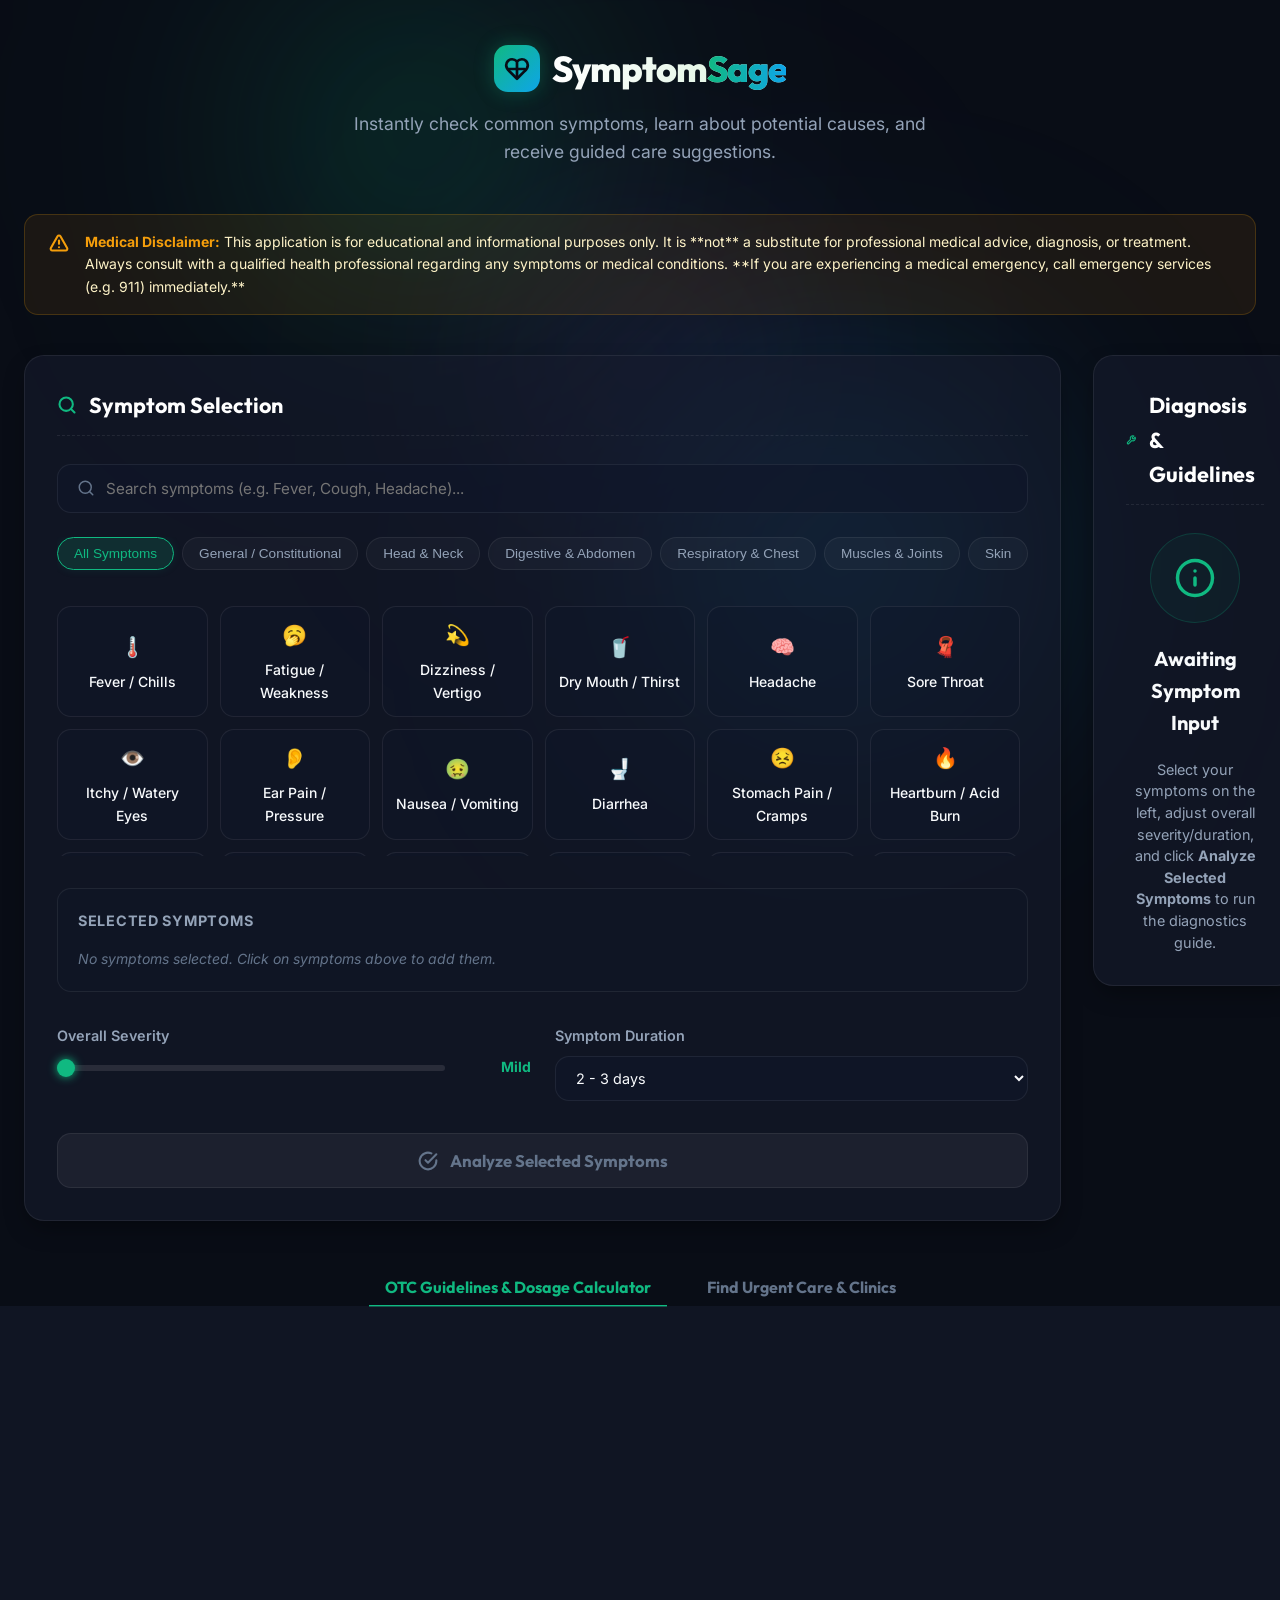
==== index.html @ 07a3c566 "Add files via upload" ====
<!DOCTYPE html>
<html lang="en">
<head>
    <meta charset="UTF-8">
    <meta name="viewport" content="width=device-width, initial-scale=1.0">
    <meta name="description" content="SymptomSage - An interactive, premium symptom checker and health guide for minor medical concerns.">
    <meta name="keywords" content="symptom checker, health checker, medical advice, minor illnesses, health assistant">
    <title>SymptomSage | Smart Symptom Guide</title>
    
    <!-- Link custom stylesheet -->
    <link rel="stylesheet" href="style.css">
</head>
<body>
    <!-- Glow Effects in Background -->
    <div class="app-background">
        <div class="glow-orb glow-orb-1"></div>
        <div class="glow-orb glow-orb-2"></div>
        <div class="glow-orb glow-orb-3"></div>
    </div>

    <!-- Toast Messages -->
    <div id="toast-container" class="toast-container"></div>

    <div class="app-container">
        <!-- HEADER -->
        <header class="app-header">
            <div class="logo-area">
                <div class="logo-icon">
                    <svg xmlns="http://www.w3.org/2000/svg" width="26" height="26" viewBox="0 0 24 24" fill="none" stroke="currentColor" stroke-width="2.5" stroke-linecap="round" stroke-linejoin="round">
                        <path d="M19 14c1.49-1.46 3-3.21 3-5.5A5.5 5.5 0 0 0 16.5 3c-1.76 0-3 .5-4.5 2-1.5-1.5-2.74-2-4.5-2A5.5 5.5 0 0 0 2 8.5c0 2.3 1.5 4.05 3 5.5l7 7Z"/>
                        <path d="M12 5v14"/>
                        <path d="M5 12h14"/>
                    </svg>
                </div>
                <h1 class="logo-text">Symptom<span>Sage</span></h1>
            </div>
            <p class="tagline">Instantly check common symptoms, learn about potential causes, and receive guided care suggestions.</p>
        </header>

        <!-- MEDICAL DISCLAIMER BANNER -->
        <div class="disclaimer-banner">
            <svg xmlns="http://www.w3.org/2000/svg" width="20" height="20" viewBox="0 0 24 24" fill="none" stroke="currentColor" stroke-width="2.5" stroke-linecap="round" stroke-linejoin="round">
                <path d="m21.73 18-8-14a2 2 0 0 0-3.48 0l-8 14A2 2 0 0 0 4 21h16a2 2 0 0 0 1.73-3Z"/>
                <line x1="12" y1="9" x2="12" y2="13"/>
                <line x1="12" y1="17" x2="12.01" y2="17"/>
            </svg>
            <div class="disclaimer-text">
                <strong>Medical Disclaimer:</strong> This application is for educational and informational purposes only. It is **not** a substitute for professional medical advice, diagnosis, or treatment. Always consult with a qualified health professional regarding any symptoms or medical conditions. **If you are experiencing a medical emergency, call emergency services (e.g. 911) immediately.**
            </div>
        </div>

        <!-- MAIN LAYOUT -->
        <main class="main-content">
            <!-- INPUT PANEL -->
            <section class="panel input-panel">
                <h2 class="panel-title">
                    <svg xmlns="http://www.w3.org/2000/svg" width="20" height="20" viewBox="0 0 24 24" fill="none" stroke="currentColor" stroke-width="2.5" stroke-linecap="round" stroke-linejoin="round">
                        <circle cx="11" cy="11" r="8"/>
                        <line x1="21" y1="21" x2="16.65" y2="16.65"/>
                    </svg>
                    Symptom Selection
                </h2>

                <!-- Search Input -->
                <div class="search-container">
                    <input type="text" id="symptom-search" class="search-input" placeholder="Search symptoms (e.g. Fever, Cough, Headache)..." aria-label="Search symptoms">
                    <svg class="search-icon" xmlns="http://www.w3.org/2000/svg" width="18" height="18" viewBox="0 0 24 24" fill="none" stroke="currentColor" stroke-width="2" stroke-linecap="round" stroke-linejoin="round">
                        <circle cx="11" cy="11" r="8"/>
                        <line x1="21" y1="21" x2="16.65" y2="16.65"/>
                    </svg>
                </div>

                <!-- Category Filters -->
                <div class="category-tabs" id="category-tabs">
                    <button class="cat-tab active" data-category="all">All Symptoms</button>
                    <button class="cat-tab" data-category="general">General / Constitutional</button>
                    <button class="cat-tab" data-category="head">Head & Neck</button>
                    <button class="cat-tab" data-category="digestive">Digestive & Abdomen</button>
                    <button class="cat-tab" data-category="respiratory">Respiratory & Chest</button>
                    <button class="cat-tab" data-category="joints">Muscles & Joints</button>
                    <button class="cat-tab" data-category="skin">Skin</button>
                </div>

                <!-- Symptoms Grid -->
                <div class="symptoms-grid" id="symptoms-grid">
                    <!-- Symptoms cards will be inserted here dynamically -->
                </div>

                <!-- Selected Symptoms Box -->
                <div class="selected-section">
                    <div class="selected-header">
                        <h4>Selected Symptoms</h4>
                        <button id="clear-selected-btn" class="clear-btn" style="display: none;">Clear All</button>
                    </div>
                    <div class="selected-chips" id="selected-chips">
                        <span class="empty-chips-msg">No symptoms selected. Click on symptoms above to add them.</span>
                    </div>
                </div>

                <!-- Details Form (Severity & Duration) -->
                <div class="symptom-details-grid">
                    <!-- Severity -->
                    <div class="detail-group">
                        <label for="severity-range">Overall Severity</label>
                        <div class="severity-slider-container">
                            <input type="range" id="severity-range" class="severity-slider" min="1" max="3" value="1" step="1">
                            <span id="severity-display" class="severity-label">Mild</span>
                        </div>
                    </div>

                    <!-- Duration -->
                    <div class="detail-group">
                        <label for="symptom-duration">Symptom Duration</label>
                        <select id="symptom-duration" class="duration-select">
                            <option value="today">Started today</option>
                            <option value="few-days" selected>2 - 3 days</option>
                            <option value="week">About a week</option>
                            <option value="weeks">More than 2 weeks</option>
                        </select>
                    </div>
                </div>

                <!-- Analyze Button -->
                <button id="analyze-btn" class="action-btn" disabled>
                    <svg xmlns="http://www.w3.org/2000/svg" width="20" height="20" viewBox="0 0 24 24" fill="none" stroke="currentColor" stroke-width="2.5" stroke-linecap="round" stroke-linejoin="round">
                        <path d="M22 11.08V12a10 10 0 1 1-5.93-9.14"/>
                        <polyline points="22 4 12 14.01 9 11.01"/>
                    </svg>
                    <span>Analyze Selected Symptoms</span>
                </button>
            </section>

            <!-- RESULTS WORKBENCH -->
            <section class="panel workbench-panel">
                <h2 class="panel-title">
                    <svg xmlns="http://www.w3.org/2000/svg" width="20" height="20" viewBox="0 0 24 24" fill="none" stroke="currentColor" stroke-width="2.5" stroke-linecap="round" stroke-linejoin="round">
                        <path d="M14.7 6.3a1 1 0 0 0 0 1.4l1.6 1.6a1 1 0 0 0 1.4 0l3.77-3.77a6 6 0 0 1-7.94 7.94l-6.91 6.91a2.12 2.12 0 0 1-3-3l6.91-6.91a6 6 0 0 1 7.94-7.94l-3.76 3.76z"/>
                    </svg>
                    Diagnosis & Guidelines
                </h2>

                <!-- Empty State -->
                <div id="workbench-empty" class="workbench-state active">
                    <div class="empty-state-content">
                        <div class="pulse-icon">
                            <svg xmlns="http://www.w3.org/2000/svg" width="42" height="42" viewBox="0 0 24 24" fill="none" stroke="currentColor" stroke-width="2" stroke-linecap="round" stroke-linejoin="round">
                                <circle cx="12" cy="12" r="10"/>
                                <path d="M12 16v-4"/>
                                <path d="M12 8h.01"/>
                            </svg>
                        </div>
                        <h3>Awaiting Symptom Input</h3>
                        <p>Select your symptoms on the left, adjust overall severity/duration, and click <strong>Analyze Selected Symptoms</strong> to run the diagnostics guide.</p>
                    </div>
                </div>

                <!-- Loading State -->
                <div id="workbench-loading" class="workbench-state">
                    <div class="loading-state-content">
                        <div class="spinner-container">
                            <div class="spinner"></div>
                            <div class="spinner-inner"></div>
                        </div>
                        <h3>Analyzing Health Indicators...</h3>
                        <p>Mapping selected symptoms against clinical patterns and identifying guidelines.</p>
                    </div>
                </div>

                <!-- Results Dashboard -->
                <div id="workbench-results" class="workbench-state">
                    <div class="results-scrollable">
                        <div class="results-header">
                            <div class="results-title">Symptom Match Analysis</div>
                        </div>

                        <!-- Match Summary Text -->
                        <div class="diagnostic-summary" id="diagnostic-summary">
                            Based on your selection of <strong>3 symptoms</strong>, here is a match analysis of potential minor issues.
                        </div>

                        <!-- Seek medical attention Red Flags container -->
                        <div class="red-flags-alert" id="red-flags-container" style="display: none;">
                            <div class="red-flags-title">
                                <svg xmlns="http://www.w3.org/2000/svg" width="18" height="18" viewBox="0 0 24 24" fill="none" stroke="currentColor" stroke-width="2.5" stroke-linecap="round" stroke-linejoin="round">
                                    <line x1="18" x2="6" y1="6" y2="18"/>
                                    <line x1="6" x2="18" y1="6" y2="18"/>
                                </svg>
                                High Severity Warning
                            </div>
                            <p style="font-size: 0.85rem; margin-bottom: 0.5rem; font-weight: 500;">
                                You indicated a high symptom severity and/or prolonged duration. We recommend seeking professional medical evaluation. Monitor for:
                            </p>
                            <ul class="red-flags-list" id="red-flags-list">
                                <!-- Red flags will be added dynamically -->
                            </ul>
                        </div>

                        <!-- Match Conditions List -->
                        <div class="conditions-list" id="conditions-list">
                            <!-- Dynamic Condition Cards Go Here -->
                        </div>
                    </div>

                    <!-- Footer Options -->
                    <div class="result-actions">
                        <button class="btn-secondary" id="btn-save-report">
                            <svg xmlns="http://www.w3.org/2000/svg" width="16" height="16" viewBox="0 0 24 24" fill="none" stroke="currentColor" stroke-width="2" stroke-linecap="round" stroke-linejoin="round">
                                <path d="M21 15v4a2 2 0 0 1-2 2H5a2 2 0 0 1-2-2v-4"/>
                                <polyline points="7 10 12 15 17 10"/>
                                <line x1="12" x2="12" y1="15" y2="3"/>
                            </svg>
                            <span>Download Report</span>
                        </button>
                        <button class="btn-secondary" id="btn-start-over">
                            <svg xmlns="http://www.w3.org/2000/svg" width="16" height="16" viewBox="0 0 24 24" fill="none" stroke="currentColor" stroke-width="2" stroke-linecap="round" stroke-linejoin="round">
                                <path d="M3 12a9 9 0 0 1 9-9 9.75 9.75 0 0 1 6.74 2.74L21 8"/>
                                <path d="M21 3v5h-5"/>
                                <path d="M21 12a9 9 0 0 1-9 9 9.75 9.75 0 0 1-6.74-2.74L3 16"/>
                                <path d="M3 21v-5h5"/>
                            </svg>
                            <span>Reset Finder</span>
                        </button>
                    </div>
                </div>
            </section>
        </main>

        <!-- EXTRA UTILITIES TABS (OTC DOSAGE & CLINIC LOCATOR) -->
        <div class="extra-tabs">
            <button class="tab-trigger active" data-tab="dosage-calculator">OTC Guidelines & Dosage Calculator</button>
            <button class="tab-trigger" data-tab="clinic-locator">Find Urgent Care & Clinics</button>
        </div>

        <div class="extra-contents">
            <!-- DOSAGE WIDGET -->
            <section class="panel widget-panel active" id="dosage-calculator">
                <h3 class="panel-title" style="border-bottom:none; margin-bottom:1.25rem;">
                    <svg xmlns="http://www.w3.org/2000/svg" width="18" height="18" viewBox="0 0 24 24" fill="none" stroke="currentColor" stroke-width="2.5" stroke-linecap="round" stroke-linejoin="round">
                        <path d="m10.5 20.5 10-10a4.95 4.95 0 1 0-7-7l-10 10a4.95 4.95 0 1 0 7 7Z"/>
                        <path d="m8.5 8.5 7 7"/>
                    </svg>
                    OTC Medication & Dosage Helper
                </h3>
                <div class="dosage-grid">
                    <div class="dosage-inputs">
                        <div class="input-subgroup">
                            <label for="medication-select">Select Medication</label>
                            <select id="medication-select" class="dosage-select">
                                <option value="acetaminophen">Acetaminophen (Tylenol) - Pain/Fever Reliever</option>
                                <option value="ibuprofen">Ibuprofen (Advil/Motrin) - Anti-inflammatory/Pain Reliever</option>
                                <option value="diphenhydramine">Diphenhydramine (Benadryl) - Antihistamine</option>
                                <option value="cetirizine">Cetirizine (Zyrtec) - 24hr Allergy Relief</option>
                            </select>
                        </div>
                        <div class="input-subgroup">
                            <label for="user-age-group">Patient Age Group</label>
                            <select id="user-age-group" class="dosage-select">
                                <option value="adult">Adult / Teen (12+ years)</option>
                                <option value="child-8">Child (9 - 11 years)</option>
                                <option value="child-6">Child (6 - 8 years)</option>
                                <option value="toddler">Toddler (under 6 years - Consult Doctor)</option>
                            </select>
                        </div>
                        <div class="input-subgroup" id="weight-group">
                            <label for="patient-weight">Approx. Patient Weight (lbs)</label>
                            <input type="number" id="patient-weight" class="dosage-input" min="15" max="250" value="120" placeholder="e.g. 150">
                        </div>
                    </div>
                    <div class="dosage-result-card">
                        <h4 style="font-size: 0.95rem; font-weight: 600; color: var(--text-secondary);">Calculated Dosage Guidelines</h4>
                        <div class="dosage-value-large" id="dosage-output">325mg - 650mg</div>
                        <p class="dosage-schedule" id="dosage-schedule-output">Take 1-2 tablets every 4 to 6 hours as needed.</p>
                        <div class="dosage-warning">
                            <strong>Note:</strong> Maximum dosage of Acetaminophen is 3,000mg per 24 hours. Do not combine with other medications containing acetaminophen.
                        </div>
                    </div>
                </div>
            </section>

            <!-- CLINIC LOCATOR WIDGET -->
            <section class="panel widget-panel" id="clinic-locator">
                <h3 class="panel-title" style="border-bottom:none; margin-bottom:1.25rem;">
                    <svg xmlns="http://www.w3.org/2000/svg" width="18" height="18" viewBox="0 0 24 24" fill="none" stroke="currentColor" stroke-width="2.5" stroke-linecap="round" stroke-linejoin="round">
                        <path d="M20 10c0 6-8 12-8 12s-8-6-8-12a8 8 0 0 1 16 0Z"/>
                        <circle cx="12" cy="10" r="3"/>
                    </svg>
                    Nearby Urgent Care Finder
                </h3>
                <div class="clinic-finder">
                    <div class="clinic-search-bar">
                        <input type="text" id="zip-search-input" class="search-input" style="padding-left:1.25rem;" placeholder="Enter Zip Code or City (e.g. 10001)...">
                        <button class="action-btn" id="btn-find-clinics" style="width: auto; padding: 0 1.5rem;">
                            <span>Search</span>
                        </button>
                    </div>
                    <div class="clinic-list" id="clinic-list-container">
                        <!-- Clinics will be displayed dynamically -->
                    </div>
                </div>
            </section>
        </div>
    </div>

    <!-- Link app logic -->
    <script src="app.js"></script>
</body>
</html>
---- style.css ----
/* 
   SymptomSage - Modern Glassmorphic Stylesheet
   Theme: Health Wellness & Modern Tech (Slate, Emerald, Teal)
*/

/* --- Google Fonts --- */
@import url('https://fonts.googleapis.com/css2?family=Inter:wght@300;400;500;600;700&family=Outfit:wght@400;500;600;700;800&display=swap');

/* --- CSS Variables & Design System --- */
:root {
    --font-heading: 'Outfit', -apple-system, BlinkMacSystemFont, "Segoe UI", Roboto, sans-serif;
    --font-body: 'Inter', -apple-system, BlinkMacSystemFont, "Segoe UI", Roboto, sans-serif;

    /* Color Palette (Deep dark slate background + medical emerald/teal highlights) */
    --bg-dark: #090d16;
    --bg-card: rgba(22, 28, 45, 0.6);
    --bg-card-hover: rgba(30, 41, 59, 0.85);
    --border-glass: rgba(255, 255, 255, 0.07);
    --border-glass-active: rgba(16, 185, 129, 0.3);
    
    --primary: #10b981;        /* Emerald Green */
    --primary-glow: rgba(16, 185, 129, 0.15);
    --primary-hover: #059669;
    --secondary: #0ea5e9;      /* Sky Blue / Teal */
    --secondary-glow: rgba(14, 165, 233, 0.15);
    --accent: #8b5cf6;         /* Purple */
    
    /* Semantic Colors */
    --text-primary: #f8fafc;
    --text-secondary: #94a3b8;
    --text-muted: #64748b;
    --danger: #ef4444;
    --danger-glow: rgba(239, 68, 68, 0.15);
    --warning: #f59e0b;
    --warning-glow: rgba(245, 158, 11, 0.15);
    --success: #10b981;
    --info: #3b82f6;

    /* Shadows & Effects */
    --shadow-sm: 0 2px 8px -1px rgba(0, 0, 0, 0.3);
    --shadow-md: 0 10px 25px -5px rgba(0, 0, 0, 0.4);
    --shadow-lg: 0 20px 40px -15px rgba(0, 0, 0, 0.6);
    --glow-emerald: 0 0 20px rgba(16, 185, 129, 0.3);
    --glow-sky: 0 0 20px rgba(14, 165, 233, 0.3);
    
    --radius-sm: 8px;
    --radius-md: 14px;
    --radius-lg: 20px;
    --radius-full: 9999px;
    
    --transition-fast: 0.15s ease;
    --transition-normal: 0.25s cubic-bezier(0.4, 0, 0.2, 1);
    --transition-slow: 0.4s cubic-bezier(0.4, 0, 0.2, 1);
}

/* --- Reset & Base Styles --- */
*, *::before, *::after {
    box-sizing: border-box;
    margin: 0;
    padding: 0;
}

body {
    font-family: var(--font-body);
    background-color: var(--bg-dark);
    color: var(--text-primary);
    min-height: 100vh;
    overflow-x: hidden;
    line-height: 1.6;
    -webkit-font-smoothing: antialiased;
}

/* --- Glowing Background Orbs --- */
.app-background {
    position: fixed;
    top: 0;
    left: 0;
    width: 100%;
    height: 100%;
    z-index: -2;
    overflow: hidden;
    pointer-events: none;
}

.glow-orb {
    position: absolute;
    border-radius: var(--radius-full);
    filter: blur(120px);
    opacity: 0.4;
    mix-blend-mode: screen;
    animation: float-orb 15s infinite alternate ease-in-out;
}

.glow-orb-1 {
    top: -10%;
    left: 15%;
    width: 450px;
    height: 450px;
    background: radial-gradient(circle, var(--primary-hover) 0%, transparent 70%);
}

.glow-orb-2 {
    bottom: 10%;
    right: 15%;
    width: 500px;
    height: 500px;
    background: radial-gradient(circle, var(--secondary) 0%, transparent 70%);
    animation-delay: -5s;
}

.glow-orb-3 {
    top: 40%;
    left: 50%;
    transform: translate(-50%, -50%);
    width: 350px;
    height: 350px;
    background: radial-gradient(circle, var(--accent) 0%, transparent 70%);
    opacity: 0.25;
    animation-duration: 20s;
}

@keyframes float-orb {
    0% { transform: translate(0, 0) scale(1); }
    100% { transform: translate(40px, 40px) scale(1.15); }
}

/* --- Layout Container --- */
.app-container {
    width: 100%;
    max-width: 1300px;
    margin: 0 auto;
    padding: 2.5rem 1.5rem;
    position: relative;
    z-index: 1;
}

/* --- App Header --- */
.app-header {
    text-align: center;
    margin-bottom: 3rem;
    animation: fade-in-up var(--transition-slow);
}

.logo-area {
    display: flex;
    align-items: center;
    justify-content: center;
    gap: 0.75rem;
    margin-bottom: 0.75rem;
}

.logo-icon {
    background: linear-gradient(135deg, var(--primary), var(--secondary));
    color: var(--bg-dark);
    padding: 0.65rem;
    border-radius: var(--radius-md);
    display: flex;
    align-items: center;
    justify-content: center;
    box-shadow: var(--glow-emerald);
}

.logo-text {
    font-family: var(--font-heading);
    font-size: 2.25rem;
    font-weight: 800;
    letter-spacing: -0.03em;
    background: linear-gradient(to right, #ffffff, #d8f3dc);
    -webkit-background-clip: text;
    -webkit-text-fill-color: transparent;
}

.logo-text span {
    background: linear-gradient(to right, var(--primary), var(--secondary));
    -webkit-background-clip: text;
    -webkit-text-fill-color: transparent;
}

.tagline {
    color: var(--text-secondary);
    font-size: 1.1rem;
    font-weight: 400;
    max-width: 600px;
    margin: 0 auto;
}

/* --- Medical Disclaimer Warning Banner --- */
.disclaimer-banner {
    background: rgba(245, 158, 11, 0.08);
    border: 1px solid rgba(245, 158, 11, 0.2);
    border-radius: var(--radius-md);
    padding: 1rem 1.5rem;
    display: flex;
    align-items: flex-start;
    gap: 1rem;
    margin-bottom: 2.5rem;
    animation: fade-in-up var(--transition-slow) 0.1s both;
}

.disclaimer-banner svg {
    color: var(--warning);
    flex-shrink: 0;
    margin-top: 0.15rem;
}

.disclaimer-text {
    font-size: 0.875rem;
    color: #fef3c7;
    text-align: left;
}

.disclaimer-text strong {
    color: var(--warning);
}

/* --- Main Layout Grid --- */
.main-content {
    display: grid;
    grid-template-columns: 1.1fr 0.9fr;
    gap: 2rem;
    align-items: start;
    animation: fade-in-up var(--transition-slow) 0.2s both;
}

@media (max-width: 1024px) {
    .main-content {
        grid-template-columns: 1fr;
    }
}

/* --- Glassmorphic Panels --- */
.panel {
    background: var(--bg-card);
    border: 1px solid var(--border-glass);
    border-radius: var(--radius-lg);
    padding: 2rem;
    backdrop-filter: blur(16px);
    -webkit-backdrop-filter: blur(16px);
    box-shadow: var(--shadow-md);
    transition: border-color var(--transition-normal), box-shadow var(--transition-normal);
}

.panel:hover {
    border-color: rgba(255, 255, 255, 0.12);
}

.panel-title {
    font-family: var(--font-heading);
    font-size: 1.35rem;
    font-weight: 700;
    display: flex;
    align-items: center;
    gap: 0.75rem;
    margin-bottom: 1.75rem;
    color: #ffffff;
    border-bottom: 1px dashed rgba(255, 255, 255, 0.08);
    padding-bottom: 0.75rem;
}

.panel-title svg {
    color: var(--primary);
}

/* --- Search & Selector Panel UI --- */
.search-container {
    position: relative;
    margin-bottom: 1.5rem;
}

.search-icon {
    position: absolute;
    left: 1.25rem;
    top: 50%;
    transform: translateY(-50%);
    color: var(--text-muted);
    pointer-events: none;
    transition: color var(--transition-fast);
}

.search-input {
    width: 100%;
    background: rgba(15, 23, 42, 0.6);
    border: 1px solid var(--border-glass);
    border-radius: var(--radius-md);
    padding: 0.9rem 1.25rem 0.9rem 3rem;
    color: var(--text-primary);
    font-family: inherit;
    font-size: 0.95rem;
    transition: all var(--transition-normal);
}

.search-input:focus {
    outline: none;
    border-color: var(--primary);
    background: rgba(15, 23, 42, 0.9);
    box-shadow: 0 0 15px rgba(16, 185, 129, 0.15);
}

.search-input:focus + .search-icon {
    color: var(--primary);
}

/* --- Category List & Symptom Grid --- */
.category-tabs {
    display: flex;
    gap: 0.5rem;
    overflow-x: auto;
    padding-bottom: 0.75rem;
    margin-bottom: 1.5rem;
    scrollbar-width: thin;
    scrollbar-color: rgba(255, 255, 255, 0.1) transparent;
}

.category-tabs::-webkit-scrollbar {
    height: 4px;
}

.category-tabs::-webkit-scrollbar-thumb {
    background: rgba(255, 255, 255, 0.1);
    border-radius: var(--radius-full);
}

.cat-tab {
    background: rgba(255, 255, 255, 0.03);
    border: 1px solid var(--border-glass);
    color: var(--text-secondary);
    padding: 0.5rem 1rem;
    border-radius: var(--radius-full);
    font-size: 0.85rem;
    font-weight: 500;
    cursor: pointer;
    white-space: nowrap;
    transition: all var(--transition-normal);
}

.cat-tab:hover {
    background: rgba(255, 255, 255, 0.07);
    color: var(--text-primary);
}

.cat-tab.active {
    background: var(--primary-glow);
    border-color: var(--primary);
    color: var(--primary);
    box-shadow: 0 0 10px rgba(16, 185, 129, 0.1);
}

/* --- Grid of Symptoms --- */
.symptoms-grid {
    display: grid;
    grid-template-columns: repeat(auto-fill, minmax(130px, 1fr));
    gap: 0.75rem;
    margin-bottom: 2rem;
    max-height: 250px;
    overflow-y: auto;
    padding-right: 0.5rem;
    scrollbar-width: thin;
    scrollbar-color: rgba(255, 255, 255, 0.1) transparent;
}

.symptoms-grid::-webkit-scrollbar {
    width: 5px;
}

.symptoms-grid::-webkit-scrollbar-thumb {
    background: rgba(255, 255, 255, 0.1);
    border-radius: var(--radius-full);
}

.symptom-card {
    background: rgba(15, 23, 42, 0.4);
    border: 1px solid var(--border-glass);
    border-radius: var(--radius-md);
    padding: 0.75rem;
    text-align: center;
    cursor: pointer;
    font-size: 0.875rem;
    font-weight: 500;
    user-select: none;
    transition: all var(--transition-normal);
    display: flex;
    flex-direction: column;
    align-items: center;
    justify-content: center;
    gap: 0.4rem;
}

.symptom-card:hover {
    background: rgba(30, 41, 59, 0.6);
    border-color: rgba(255, 255, 255, 0.15);
    transform: translateY(-2px);
}

.symptom-card.selected {
    background: rgba(16, 185, 129, 0.08);
    border-color: var(--primary);
    color: #ffffff;
    box-shadow: 0 0 15px rgba(16, 185, 129, 0.1);
}

.symptom-card .icon {
    font-size: 1.25rem;
    margin-bottom: 0.1rem;
}

/* --- Selected Symptoms Panel --- */
.selected-section {
    background: rgba(15, 23, 42, 0.3);
    border: 1px solid var(--border-glass);
    border-radius: var(--radius-md);
    padding: 1.25rem;
    margin-bottom: 2rem;
}

.selected-header {
    display: flex;
    justify-content: space-between;
    align-items: center;
    margin-bottom: 1rem;
}

.selected-header h4 {
    font-size: 0.9rem;
    text-transform: uppercase;
    letter-spacing: 0.05em;
    color: var(--text-secondary);
}

.clear-btn {
    background: none;
    border: none;
    color: var(--text-muted);
    font-size: 0.8rem;
    font-weight: 600;
    cursor: pointer;
    transition: color var(--transition-fast);
}

.clear-btn:hover {
    color: var(--danger);
}

.selected-chips {
    display: flex;
    flex-wrap: wrap;
    gap: 0.5rem;
}

.symptom-chip {
    background: rgba(255, 255, 255, 0.05);
    border: 1px solid var(--border-glass);
    border-radius: var(--radius-full);
    padding: 0.35rem 0.85rem;
    font-size: 0.8rem;
    font-weight: 500;
    display: flex;
    align-items: center;
    gap: 0.5rem;
    transition: all var(--transition-normal);
}

.symptom-chip:hover {
    background: rgba(239, 68, 68, 0.1);
    border-color: rgba(239, 68, 68, 0.3);
    color: #f87171;
}

.symptom-chip .remove-btn {
    background: none;
    border: none;
    color: inherit;
    cursor: pointer;
    display: flex;
    align-items: center;
    font-size: 0.95rem;
}

.empty-chips-msg {
    font-size: 0.875rem;
    color: var(--text-muted);
    font-style: italic;
}

/* --- Severity & Duration Controls --- */
.symptom-details-grid {
    display: grid;
    grid-template-columns: 1fr 1fr;
    gap: 1.5rem;
    margin-bottom: 2rem;
}

@media (max-width: 640px) {
    .symptom-details-grid {
        grid-template-columns: 1fr;
    }
}

.detail-group {
    display: flex;
    flex-direction: column;
    gap: 0.6rem;
}

.detail-group label {
    font-size: 0.9rem;
    font-weight: 600;
    color: var(--text-secondary);
}

.severity-slider-container {
    display: flex;
    align-items: center;
    gap: 1rem;
}

.severity-slider {
    flex-grow: 1;
    -webkit-appearance: none;
    appearance: none;
    height: 6px;
    border-radius: var(--radius-full);
    background: rgba(255, 255, 255, 0.1);
    outline: none;
}

.severity-slider::-webkit-slider-thumb {
    -webkit-appearance: none;
    appearance: none;
    width: 18px;
    height: 18px;
    border-radius: var(--radius-full);
    background: var(--primary);
    cursor: pointer;
    box-shadow: 0 0 10px var(--primary);
    transition: transform var(--transition-fast);
}

.severity-slider::-webkit-slider-thumb:hover {
    transform: scale(1.25);
}

.severity-label {
    font-size: 0.875rem;
    font-weight: 700;
    width: 70px;
    text-align: right;
    color: var(--primary);
}

.severity-label.moderate { color: var(--warning); }
.severity-label.severe { color: var(--danger); }

.duration-select {
    background: rgba(15, 23, 42, 0.6);
    border: 1px solid var(--border-glass);
    border-radius: var(--radius-md);
    padding: 0.75rem 1rem;
    color: var(--text-primary);
    font-family: inherit;
    font-size: 0.9rem;
    outline: none;
    transition: all var(--transition-normal);
}

.duration-select:focus {
    border-color: var(--primary);
    background: rgba(15, 23, 42, 0.9);
}

/* --- Submit Button --- */
.action-btn {
    background: linear-gradient(135deg, var(--primary), var(--secondary));
    color: var(--bg-dark);
    font-family: var(--font-heading);
    font-size: 1.05rem;
    font-weight: 700;
    padding: 1rem 2rem;
    border: none;
    border-radius: var(--radius-md);
    cursor: pointer;
    display: flex;
    align-items: center;
    justify-content: center;
    gap: 0.75rem;
    width: 100%;
    box-shadow: var(--glow-emerald);
    transition: all var(--transition-normal);
}

.action-btn:hover {
    transform: translateY(-2px);
    box-shadow: 0 0 30px rgba(16, 185, 129, 0.4);
}

.action-btn:active {
    transform: translateY(1px);
}

.action-btn:disabled {
    background: rgba(255, 255, 255, 0.05);
    color: var(--text-muted);
    border: 1px solid var(--border-glass);
    box-shadow: none;
    cursor: not-allowed;
    transform: none;
}

/* --- Results Panel & Dashboards --- */
.workbench-panel {
    min-height: 580px;
    display: flex;
    flex-direction: column;
}

.workbench-state {
    display: none;
    flex-grow: 1;
    flex-direction: column;
    animation: fade-in var(--transition-slow);
}

.workbench-state.active {
    display: flex;
}

/* Empty State styling */
.empty-state-content, .loading-state-content {
    margin: auto;
    text-align: center;
    max-width: 320px;
    display: flex;
    flex-direction: column;
    align-items: center;
    gap: 1.25rem;
}

.pulse-icon {
    background: rgba(16, 185, 129, 0.05);
    color: var(--primary);
    border: 1px solid rgba(16, 185, 129, 0.2);
    border-radius: var(--radius-full);
    width: 90px;
    height: 90px;
    display: flex;
    align-items: center;
    justify-content: center;
    box-shadow: var(--primary-glow);
    animation: pulse-glow 2.5s infinite ease-in-out;
}

@keyframes pulse-glow {
    0%, 100% { box-shadow: 0 0 15px rgba(16, 185, 129, 0.15); transform: scale(1); }
    50% { box-shadow: 0 0 35px rgba(16, 185, 129, 0.4); transform: scale(1.05); }
}

.empty-state-content h3, .loading-state-content h3 {
    font-family: var(--font-heading);
    font-size: 1.25rem;
    font-weight: 700;
}

.empty-state-content p, .loading-state-content p {
    color: var(--text-secondary);
    font-size: 0.9rem;
    line-height: 1.5;
}

/* Spinner Loader */
.spinner-container {
    position: relative;
    width: 60px;
    height: 60px;
    margin-bottom: 0.5rem;
}

.spinner {
    box-sizing: border-box;
    width: 100%;
    height: 100%;
    border-radius: 50%;
    border: 3px solid transparent;
    border-top-color: var(--primary);
    animation: spin 1s linear infinite;
}

.spinner-inner {
    position: absolute;
    top: 6px;
    left: 6px;
    right: 6px;
    bottom: 6px;
    border-radius: 50%;
    border: 3px solid transparent;
    border-top-color: var(--secondary);
    animation: spin-reverse 0.75s linear infinite;
}

@keyframes spin {
    0% { transform: rotate(0deg); }
    100% { transform: rotate(360deg); }
}

@keyframes spin-reverse {
    0% { transform: rotate(0deg); }
    100% { transform: rotate(-360deg); }
}

/* --- Results Content UI --- */
.results-scrollable {
    flex-grow: 1;
    overflow-y: auto;
    max-height: 480px;
    padding-right: 0.5rem;
    scrollbar-width: thin;
    scrollbar-color: rgba(255, 255, 255, 0.1) transparent;
}

.results-scrollable::-webkit-scrollbar {
    width: 5px;
}

.results-scrollable::-webkit-scrollbar-thumb {
    background: rgba(255, 255, 255, 0.1);
    border-radius: var(--radius-full);
}

.results-header {
    display: flex;
    justify-content: space-between;
    align-items: center;
    margin-bottom: 1.5rem;
}

.results-title {
    font-family: var(--font-heading);
    font-size: 1.15rem;
    font-weight: 700;
}

.diagnostic-summary {
    background: rgba(16, 185, 129, 0.05);
    border: 1px solid rgba(16, 185, 129, 0.15);
    border-radius: var(--radius-md);
    padding: 1rem;
    font-size: 0.875rem;
    margin-bottom: 1.5rem;
}

.diagnostic-summary strong {
    color: var(--primary);
}

/* Matches List */
.conditions-list {
    display: flex;
    flex-direction: column;
    gap: 1.25rem;
    margin-bottom: 2rem;
}

.condition-card {
    background: rgba(30, 41, 59, 0.35);
    border: 1px solid var(--border-glass);
    border-radius: var(--radius-md);
    padding: 1.25rem;
    transition: all var(--transition-normal);
}

.condition-card:hover {
    background: rgba(30, 41, 59, 0.6);
    border-color: rgba(255, 255, 255, 0.12);
}

.condition-main {
    display: flex;
    justify-content: space-between;
    align-items: center;
    margin-bottom: 0.75rem;
}

.condition-title-block h4 {
    font-family: var(--font-heading);
    font-size: 1.1rem;
    font-weight: 700;
}

.match-percentage-badge {
    background: rgba(16, 185, 129, 0.1);
    color: var(--primary);
    border: 1px solid rgba(16, 185, 129, 0.25);
    padding: 0.25rem 0.75rem;
    border-radius: var(--radius-full);
    font-size: 0.8rem;
    font-weight: 700;
    display: flex;
    align-items: center;
    gap: 0.35rem;
}

.match-percentage-badge.high {
    background: rgba(16, 185, 129, 0.15);
    color: var(--primary);
    border-color: var(--primary);
}

.match-percentage-badge.medium {
    background: rgba(245, 158, 11, 0.1);
    color: var(--warning);
    border-color: var(--warning);
}

.match-percentage-badge.low {
    background: rgba(255, 255, 255, 0.05);
    color: var(--text-secondary);
    border-color: var(--border-glass);
}

/* Progress bar indicators */
.confidence-bar-container {
    width: 100%;
    height: 4px;
    background: rgba(255, 255, 255, 0.05);
    border-radius: var(--radius-full);
    margin-bottom: 1rem;
    overflow: hidden;
}

.confidence-bar {
    height: 100%;
    border-radius: var(--radius-full);
    transition: width 0.8s cubic-bezier(0.1, 0.8, 0.3, 1);
}

.confidence-bar.high { background: var(--primary); }
.confidence-bar.medium { background: var(--warning); }
.confidence-bar.low { background: var(--text-secondary); }

.condition-description {
    font-size: 0.875rem;
    color: var(--text-secondary);
    margin-bottom: 1rem;
}

/* Tips & Remedies Grid inside Condition */
.remedy-section {
    display: grid;
    grid-template-columns: 1fr 1fr;
    gap: 1rem;
    border-top: 1px solid rgba(255, 255, 255, 0.05);
    padding-top: 0.75rem;
    font-size: 0.8rem;
}

@media (max-width: 480px) {
    .remedy-section {
        grid-template-columns: 1fr;
    }
}

.remedy-col h5 {
    color: var(--text-primary);
    font-weight: 600;
    margin-bottom: 0.25rem;
    display: flex;
    align-items: center;
    gap: 0.35rem;
}

.remedy-col h5 svg {
    color: var(--primary);
}

.remedy-col.otc h5 svg {
    color: var(--secondary);
}

.remedy-col p {
    color: var(--text-secondary);
    line-height: 1.4;
}

/* --- Red Flags Box --- */
.red-flags-alert {
    background: rgba(239, 68, 68, 0.08);
    border: 1px solid rgba(239, 68, 68, 0.2);
    border-radius: var(--radius-md);
    padding: 1.25rem;
    margin-bottom: 1.5rem;
}

.red-flags-title {
    font-family: var(--font-heading);
    font-size: 0.95rem;
    font-weight: 700;
    color: #fca5a5;
    display: flex;
    align-items: center;
    gap: 0.5rem;
    margin-bottom: 0.5rem;
}

.red-flags-title svg {
    color: var(--danger);
}

.red-flags-list {
    font-size: 0.8rem;
    color: #fecaca;
    padding-left: 1.25rem;
}

.red-flags-list li {
    margin-bottom: 0.3rem;
}

/* --- Result Footer Actions --- */
.result-actions {
    display: flex;
    gap: 0.75rem;
    border-top: 1px solid rgba(255, 255, 255, 0.08);
    padding-top: 1.25rem;
    margin-top: auto;
}

.btn-secondary {
    flex-grow: 1;
    background: rgba(255, 255, 255, 0.04);
    border: 1px solid var(--border-glass);
    color: var(--text-primary);
    padding: 0.75rem;
    border-radius: var(--radius-md);
    font-family: inherit;
    font-size: 0.9rem;
    font-weight: 600;
    cursor: pointer;
    display: flex;
    align-items: center;
    justify-content: center;
    gap: 0.5rem;
    transition: all var(--transition-normal);
}

.btn-secondary:hover {
    background: rgba(255, 255, 255, 0.08);
    border-color: rgba(255, 255, 255, 0.15);
}

.btn-secondary svg {
    color: var(--text-secondary);
    transition: color var(--transition-fast);
}

.btn-secondary:hover svg {
    color: var(--text-primary);
}

/* --- Utility Tabs / Extra Widgets (Dosage, Clinics) --- */
.extra-tabs {
    display: flex;
    justify-content: center;
    gap: 1.5rem;
    margin-top: 3rem;
    animation: fade-in-up var(--transition-slow) 0.3s both;
}

.tab-trigger {
    background: none;
    border: none;
    color: var(--text-muted);
    font-family: var(--font-heading);
    font-size: 1rem;
    font-weight: 700;
    cursor: pointer;
    padding: 0.5rem 1rem;
    position: relative;
    transition: color var(--transition-normal);
}

.tab-trigger:hover {
    color: var(--text-primary);
}

.tab-trigger.active {
    color: var(--primary);
}

.tab-trigger::after {
    content: '';
    position: absolute;
    bottom: -2px;
    left: 50%;
    transform: translateX(-50%);
    width: 0;
    height: 2px;
    background: var(--primary);
    transition: width var(--transition-normal);
}

.tab-trigger.active::after {
    width: 100%;
}

.extra-contents {
    margin-top: 1.5rem;
    animation: fade-in-up var(--transition-slow) 0.4s both;
}

.widget-panel {
    display: none;
}

.widget-panel.active {
    display: block;
}

/* Dosage Widget */
.dosage-grid {
    display: grid;
    grid-template-columns: 1fr 1.2fr;
    gap: 2rem;
}

@media (max-width: 768px) {
    .dosage-grid {
        grid-template-columns: 1fr;
    }
}

.dosage-inputs {
    display: flex;
    flex-direction: column;
    gap: 1.25rem;
}

.input-subgroup {
    display: flex;
    flex-direction: column;
    gap: 0.5rem;
}

.input-subgroup label {
    font-size: 0.85rem;
    font-weight: 600;
    color: var(--text-secondary);
}

.dosage-select, .dosage-input {
    background: rgba(15, 23, 42, 0.6);
    border: 1px solid var(--border-glass);
    border-radius: var(--radius-md);
    padding: 0.7rem 1rem;
    color: var(--text-primary);
    font-family: inherit;
    font-size: 0.9rem;
    outline: none;
}

.dosage-select:focus, .dosage-input:focus {
    border-color: var(--primary);
}

.dosage-result-card {
    background: rgba(16, 185, 129, 0.03);
    border: 1px solid rgba(16, 185, 129, 0.12);
    border-radius: var(--radius-lg);
    padding: 1.5rem;
    display: flex;
    flex-direction: column;
    justify-content: center;
}

.dosage-value-large {
    font-family: var(--font-heading);
    font-size: 2rem;
    font-weight: 800;
    color: var(--primary);
    margin: 0.5rem 0;
    line-height: 1.2;
}

.dosage-schedule {
    font-size: 0.875rem;
    color: var(--text-secondary);
    margin-bottom: 1rem;
}

.dosage-warning {
    background: rgba(239, 68, 68, 0.05);
    border-left: 3px solid var(--danger);
    padding: 0.75rem 1rem;
    font-size: 0.75rem;
    color: #fca5a5;
    border-radius: 0 var(--radius-sm) var(--radius-sm) 0;
}

/* Clinic Finder Widget */
.clinic-finder {
    display: flex;
    flex-direction: column;
    gap: 1.5rem;
}

.clinic-search-bar {
    display: flex;
    gap: 0.75rem;
}

.clinic-search-bar input {
    flex-grow: 1;
}

.clinic-list {
    display: grid;
    grid-template-columns: repeat(auto-fill, minmax(280px, 1fr));
    gap: 1rem;
}

.clinic-card {
    background: rgba(30, 41, 59, 0.3);
    border: 1px solid var(--border-glass);
    border-radius: var(--radius-md);
    padding: 1.25rem;
    display: flex;
    flex-direction: column;
    gap: 0.5rem;
    transition: all var(--transition-normal);
}

.clinic-card:hover {
    background: rgba(30, 41, 59, 0.55);
    border-color: rgba(255, 255, 255, 0.12);
}

.clinic-name {
    font-family: var(--font-heading);
    font-weight: 700;
    font-size: 1rem;
}

.clinic-info-row {
    display: flex;
    align-items: center;
    gap: 0.5rem;
    font-size: 0.8rem;
    color: var(--text-secondary);
}

.clinic-info-row svg {
    color: var(--primary);
    flex-shrink: 0;
}

.clinic-status {
    background: rgba(16, 185, 129, 0.1);
    color: var(--success);
    padding: 0.15rem 0.5rem;
    border-radius: var(--radius-full);
    font-size: 0.75rem;
    font-weight: 600;
    display: inline-block;
    width: fit-content;
    margin-top: 0.25rem;
}

.clinic-status.closed {
    background: rgba(239, 68, 68, 0.1);
    color: var(--danger);
}

/* --- Toast Notification System --- */
.toast-container {
    position: fixed;
    bottom: 2rem;
    right: 2rem;
    display: flex;
    flex-direction: column;
    gap: 0.75rem;
    z-index: 9999;
}

.toast {
    background: rgba(15, 23, 42, 0.9);
    border: 1px solid var(--border-glass);
    border-radius: var(--radius-md);
    padding: 1rem 1.5rem;
    min-width: 280px;
    display: flex;
    align-items: center;
    gap: 0.75rem;
    box-shadow: var(--shadow-lg);
    backdrop-filter: blur(8px);
    -webkit-backdrop-filter: blur(8px);
    animation: slide-in var(--transition-normal) forwards;
}

.toast.success { border-left: 4px solid var(--success); }
.toast.info { border-left: 4px solid var(--info); }
.toast.warning { border-left: 4px solid var(--warning); }

.toast-message {
    font-size: 0.875rem;
    font-weight: 500;
}

/* --- General Animations --- */
@keyframes fade-in {
    from { opacity: 0; }
    to { opacity: 1; }
}

@keyframes fade-in-up {
    from { opacity: 0; transform: translateY(20px); }
    to { opacity: 1; transform: translateY(0); }
}

@keyframes slide-in {
    from { transform: translateX(100%); opacity: 0; }
    to { transform: translateX(0); opacity: 1; }
}
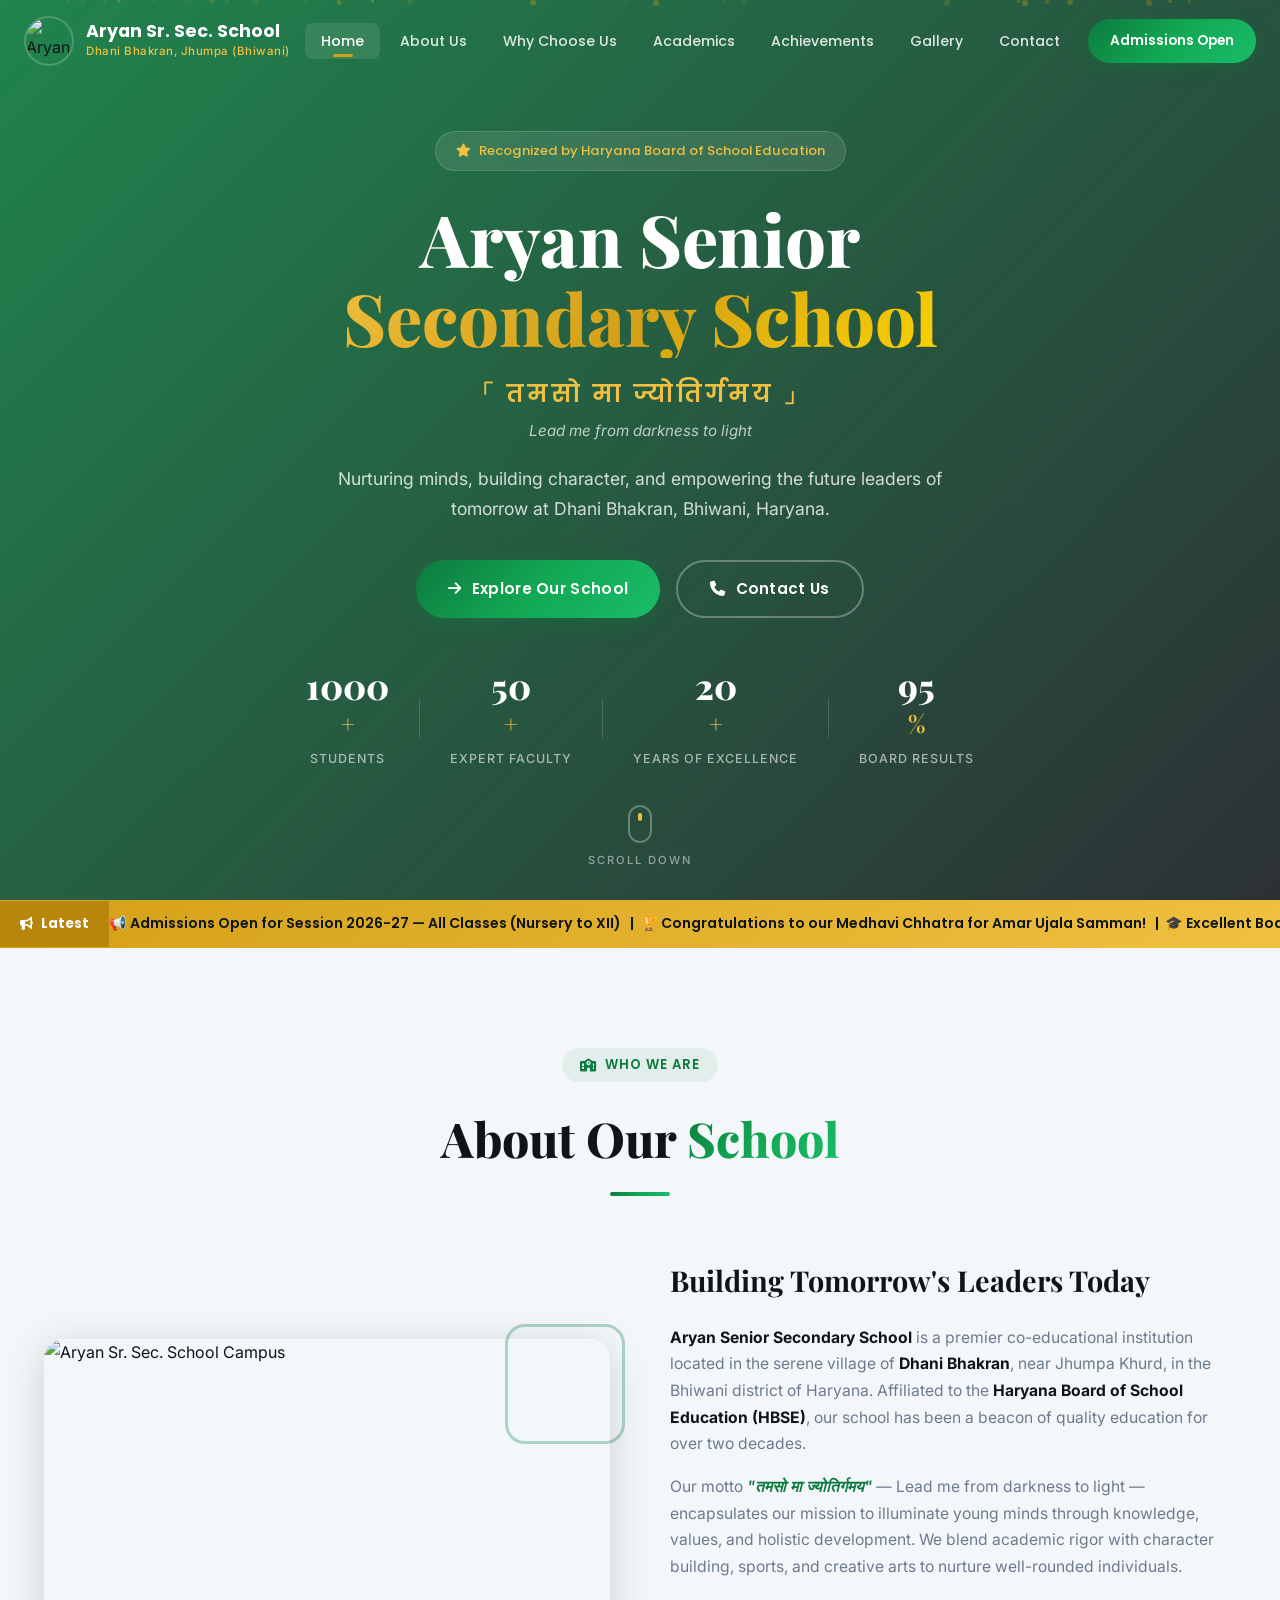
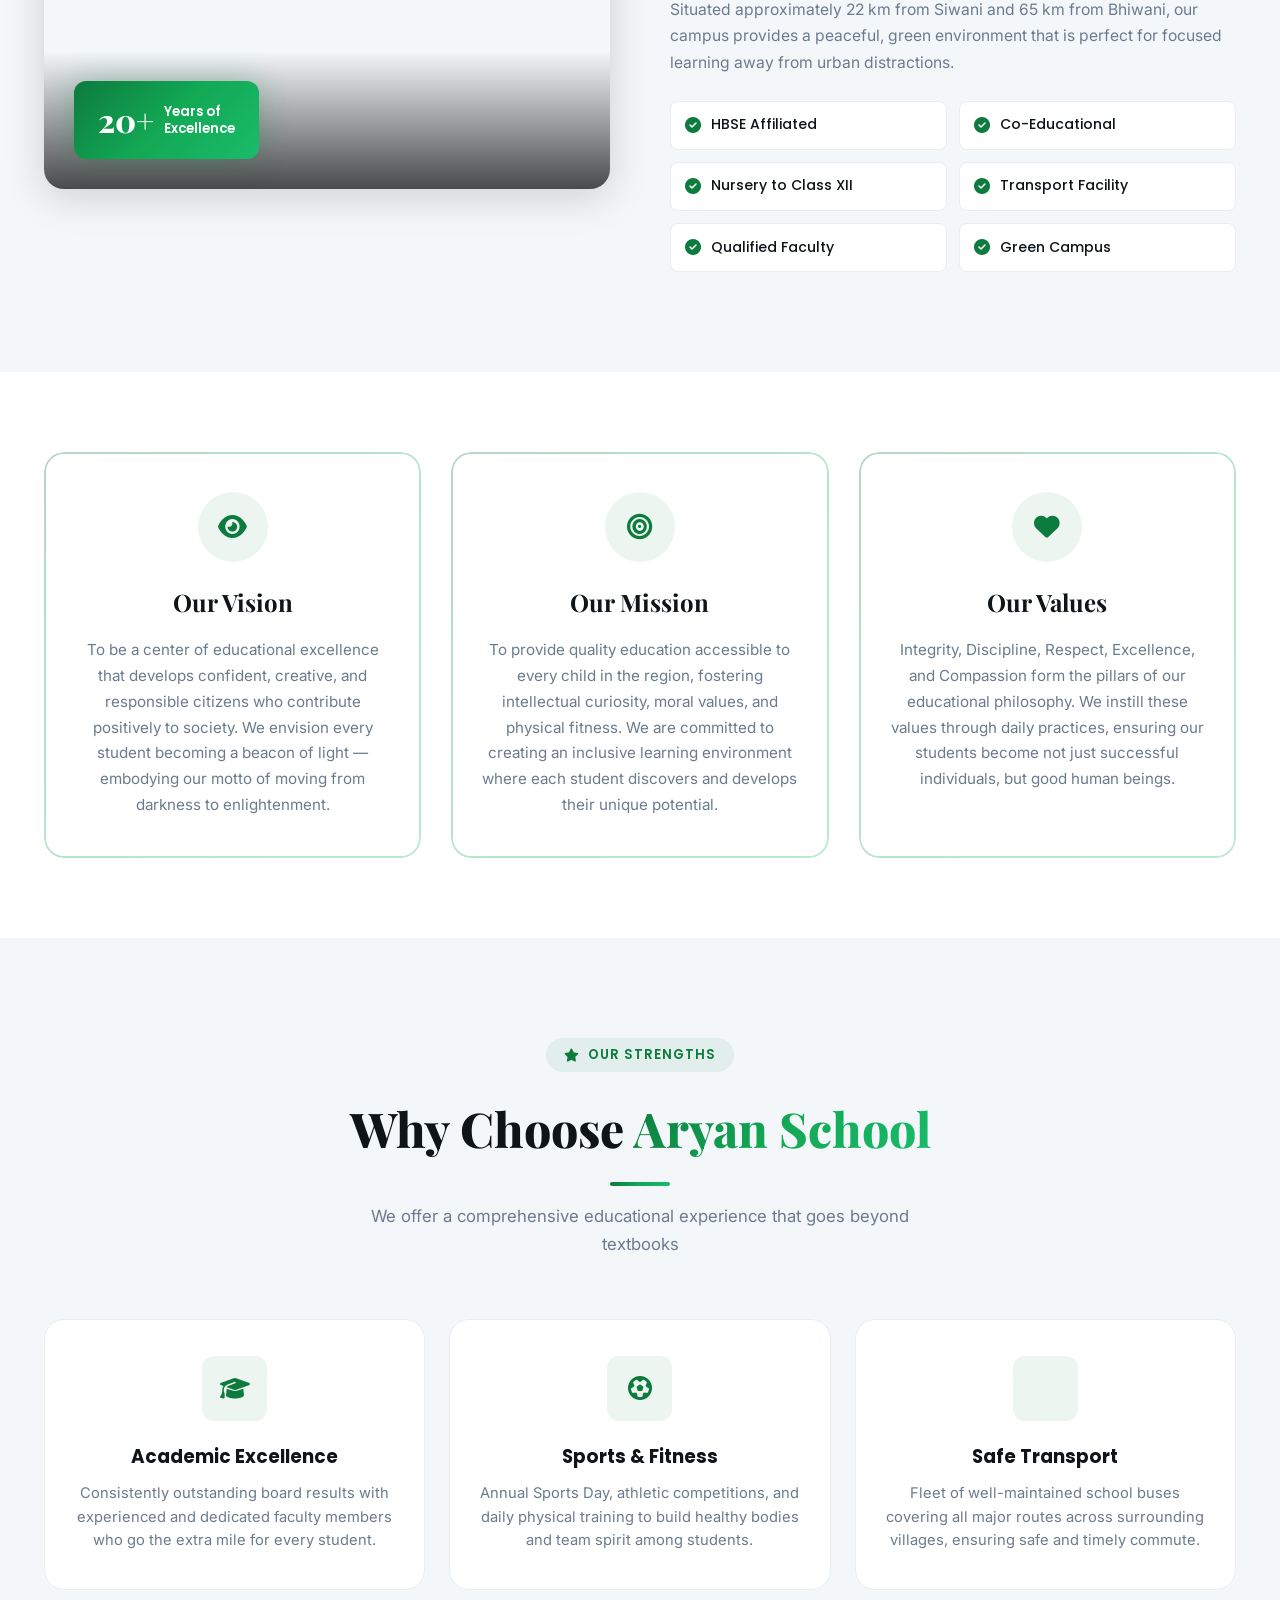
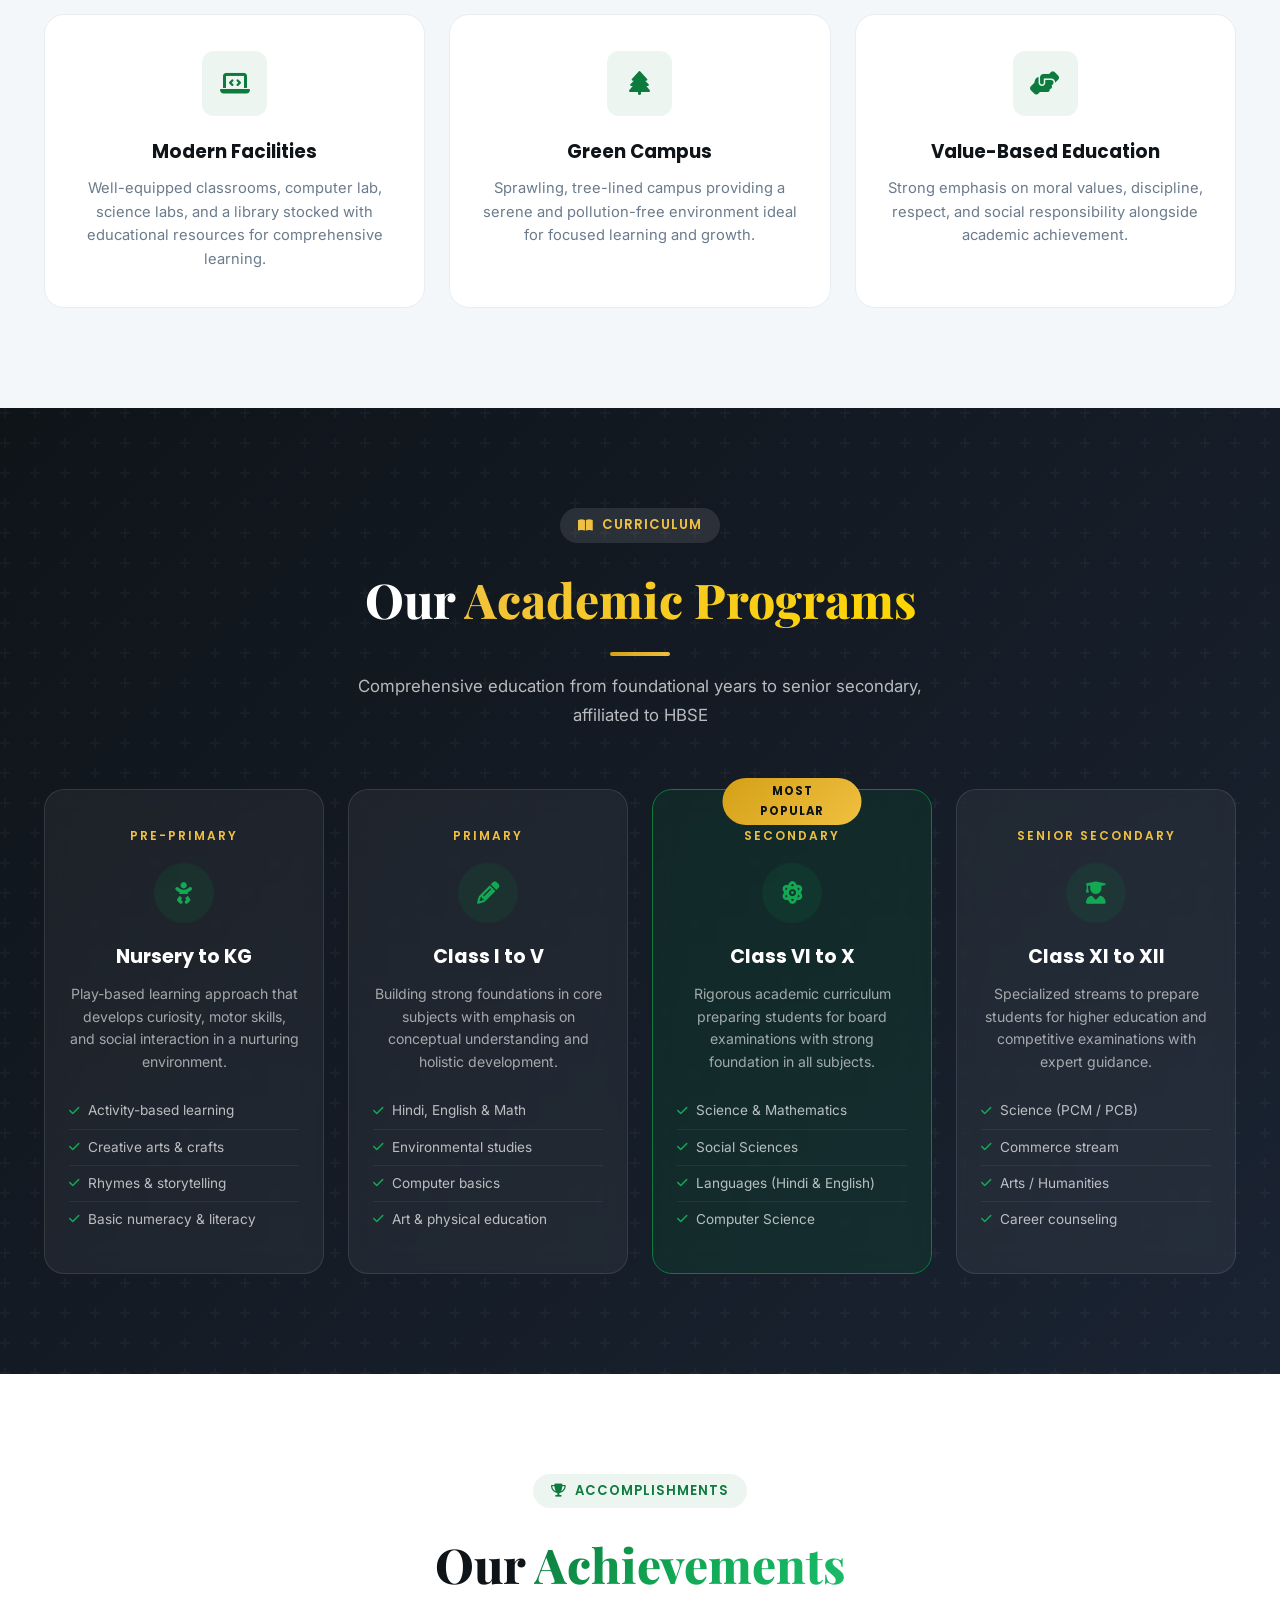
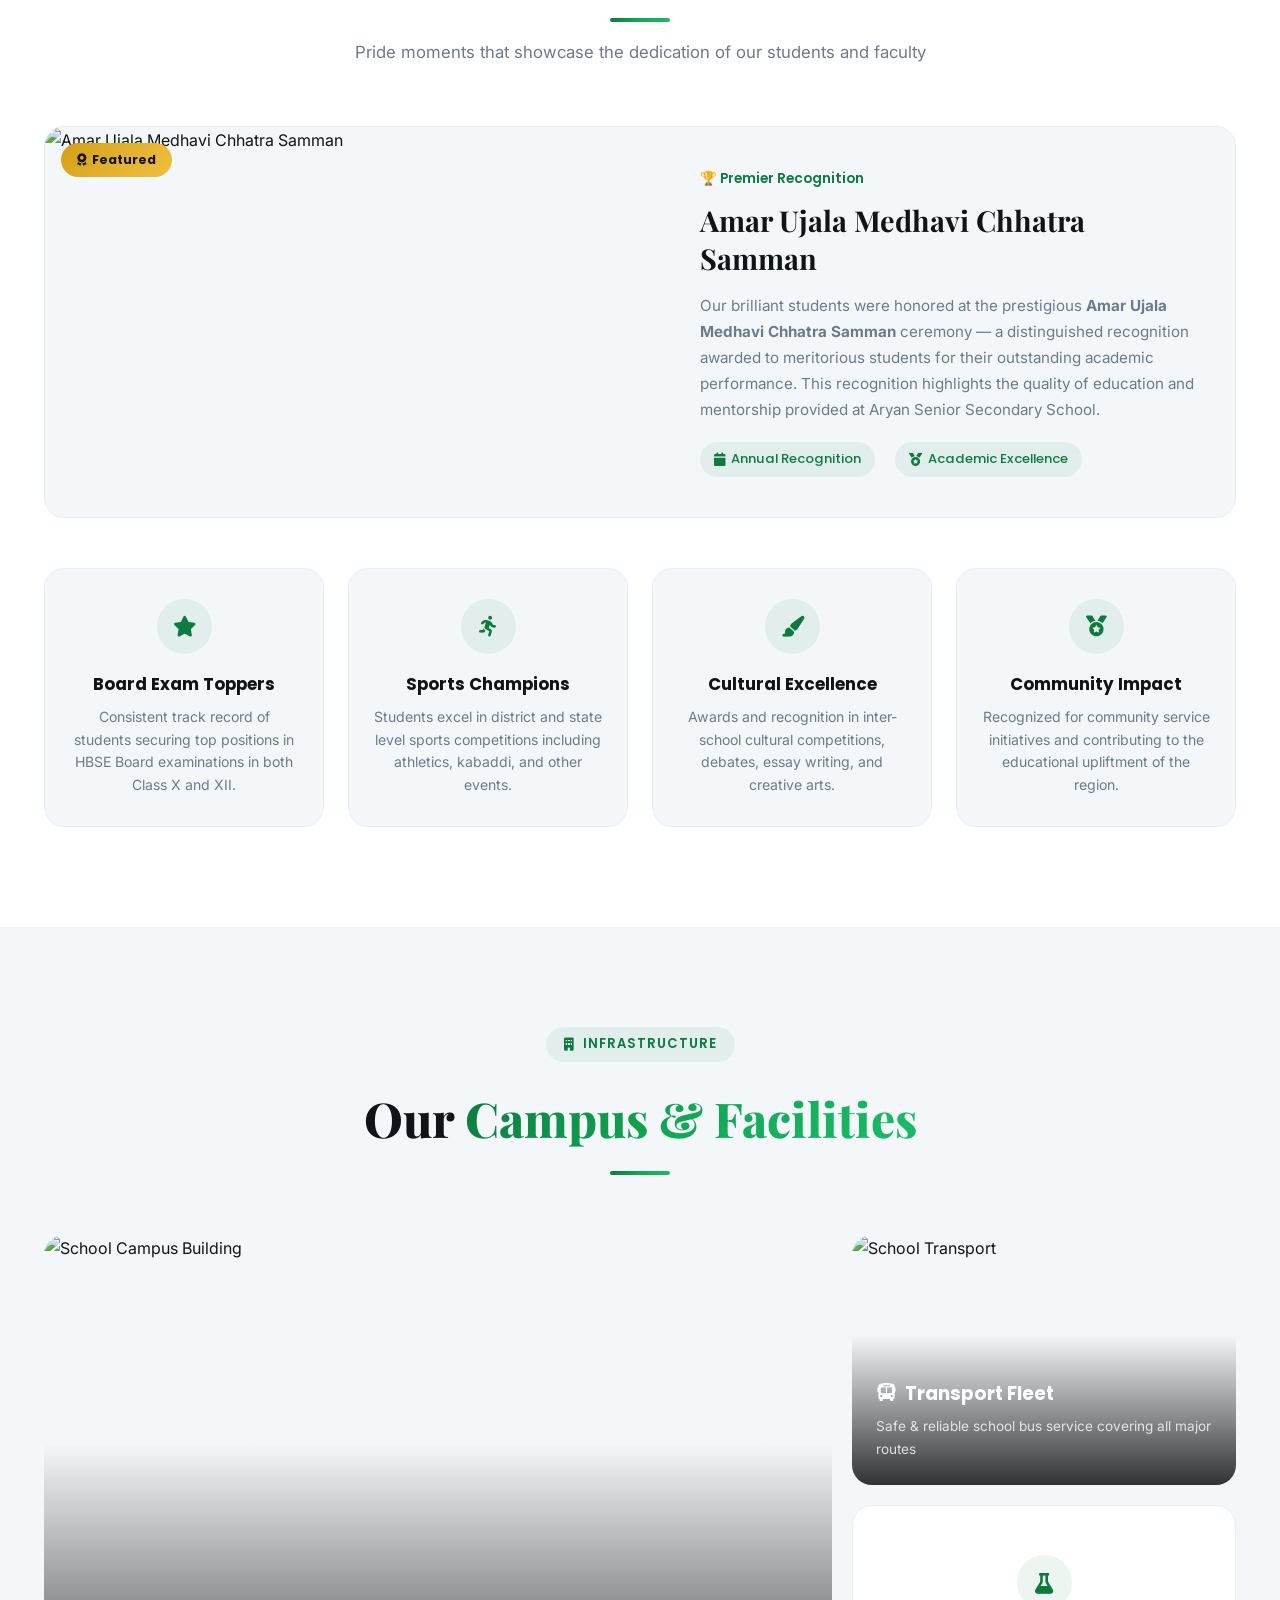
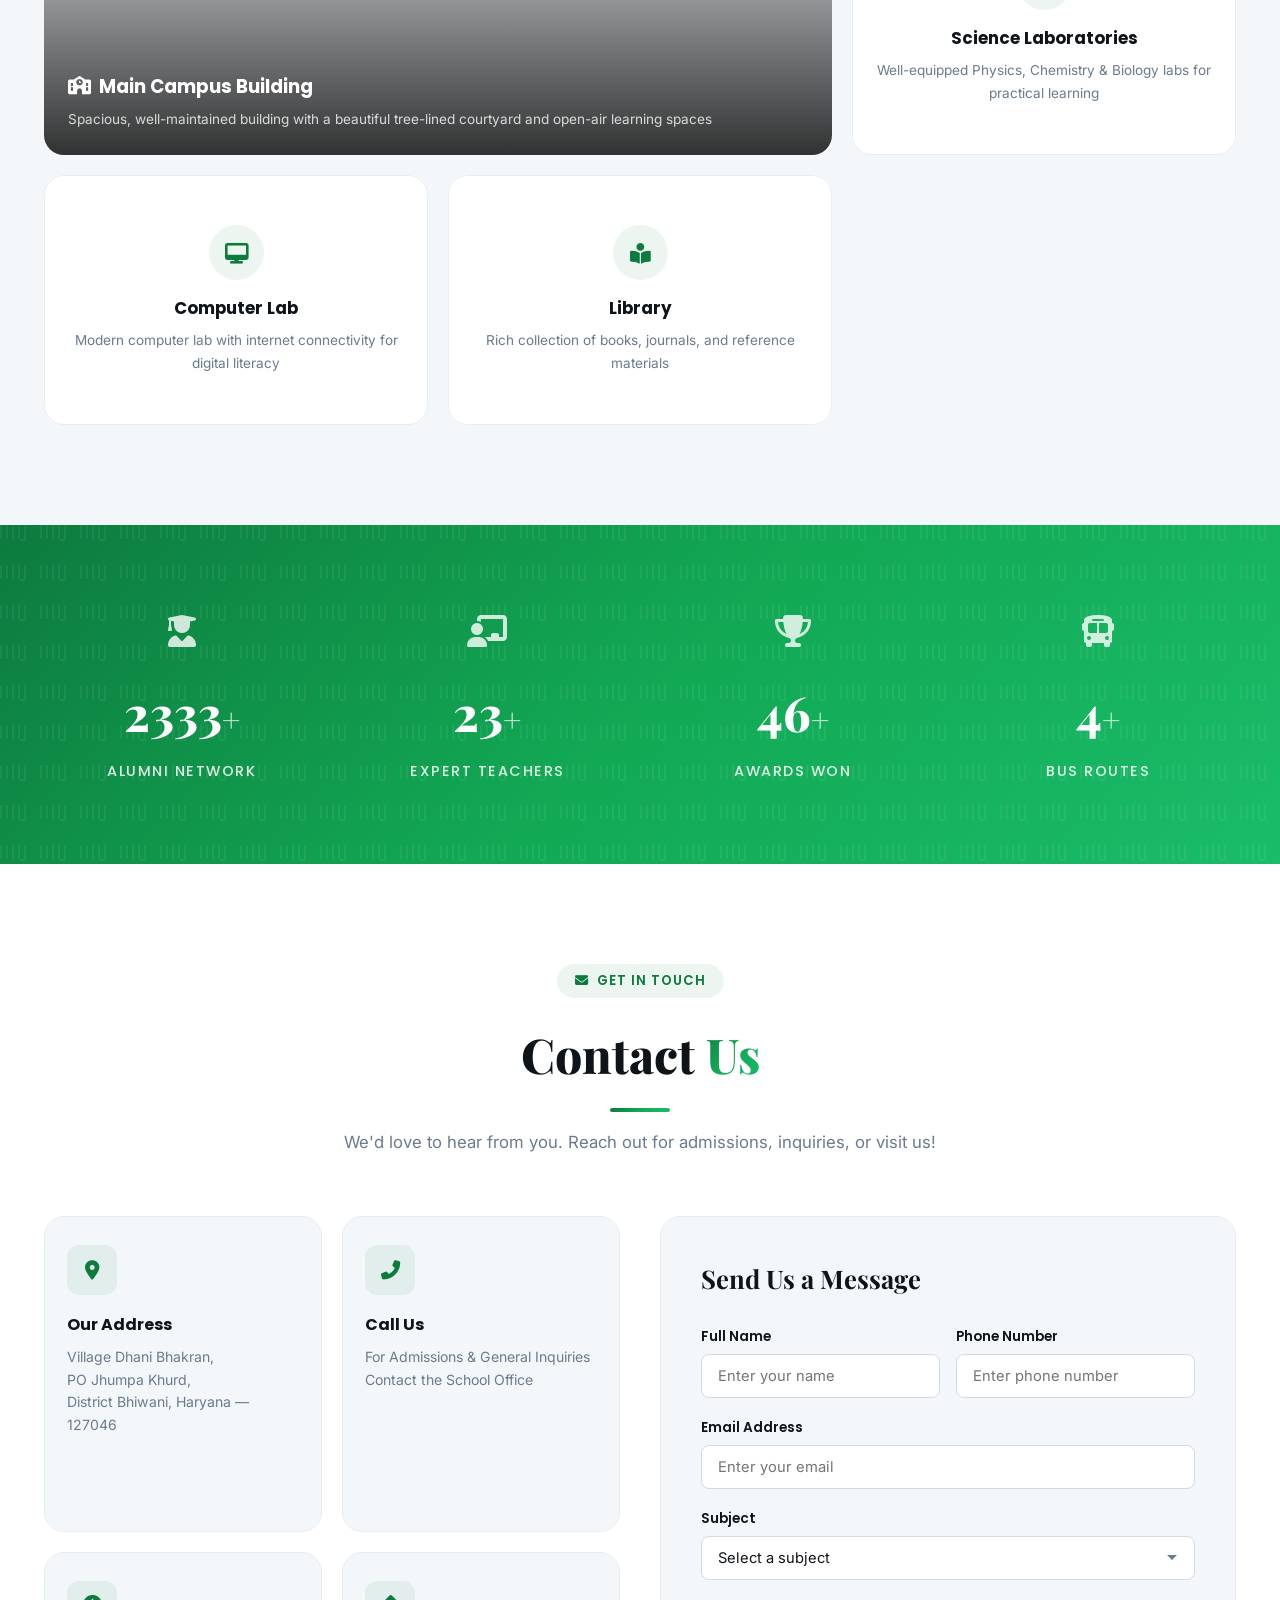
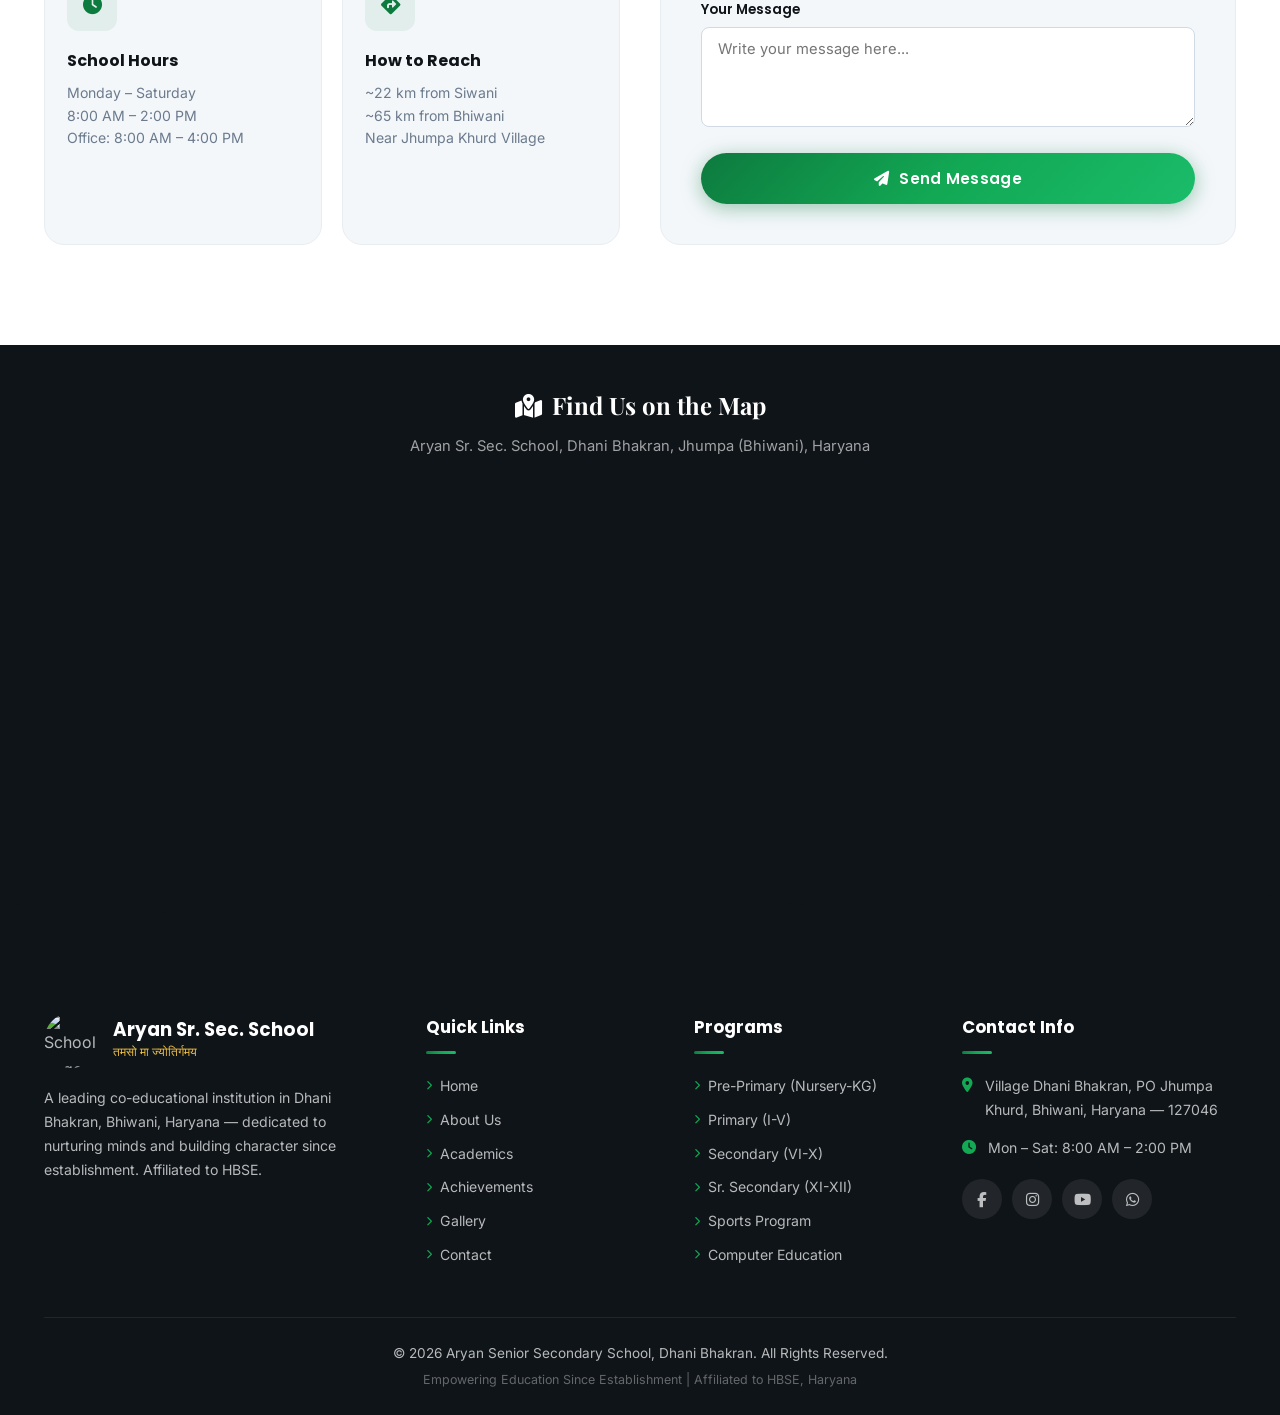
==== commit 31f7dd5d: "Add files via upload" ====
--- a/index.html
+++ b/index.html
@@ -1,307 +1,669 @@
 <!DOCTYPE html>
 <html lang="en">
+
 <head>
     <meta charset="UTF-8">
     <meta name="viewport" content="width=device-width, initial-scale=1.0">
-    <meta name="description" content="SymptomSage - An interactive, premium symptom checker and health guide for minor medical concerns.">
-    <meta name="keywords" content="symptom checker, health checker, medical advice, minor illnesses, health assistant">
-    <title>SymptomSage | Smart Symptom Guide</title>
-    
-    <!-- Link custom stylesheet -->
+    <meta name="description"
+        content="Aryan Senior Secondary School, Dhani Bhakran, Jhumpa (Bhiwani) - A premier co-educational institution in Haryana dedicated to academic excellence, holistic development, and nurturing future leaders. Affiliated to HBSE.">
+    <meta name="keywords"
+        content="Aryan Senior Secondary School, Dhani Bhakran, Bhiwani, Haryana, HBSE, school, education, Jhumpa Khurd, Siwani">
+    <meta name="author" content="Aryan Senior Secondary School">
+    <title>Aryan Senior Secondary School | Dhani Bhakran, Jhumpa (Bhiwani)</title>
+    <link rel="icon" type="image/png" href="images/logo.png">
+    <link
+        href="https://fonts.googleapis.com/css2?family=Playfair+Display:wght@400;600;700;800;900&family=Inter:wght@300;400;500;600;700&family=Poppins:wght@300;400;500;600;700;800&display=swap"
+        rel="stylesheet">
+    <link rel="stylesheet" href="https://cdnjs.cloudflare.com/ajax/libs/font-awesome/6.5.1/css/all.min.css">
     <link rel="stylesheet" href="style.css">
 </head>
+
 <body>
-    <!-- Glow Effects in Background -->
-    <div class="app-background">
-        <div class="glow-orb glow-orb-1"></div>
-        <div class="glow-orb glow-orb-2"></div>
-        <div class="glow-orb glow-orb-3"></div>
+    <!-- Preloader -->
+    <div id="preloader">
+        <div class="loader-content">
+            <img src="images/logo.png" alt="Aryan School Logo" class="loader-logo">
+            <div class="loader-bar">
+                <div class="loader-progress"></div>
+            </div>
+            <p class="loader-text">तमसो मा ज्योतिर्गमय</p>
+        </div>
     </div>
 
-    <!-- Toast Messages -->
-    <div id="toast-container" class="toast-container"></div>
-
-    <div class="app-container">
-        <!-- HEADER -->
-        <header class="app-header">
-            <div class="logo-area">
-                <div class="logo-icon">
-                    <svg xmlns="http://www.w3.org/2000/svg" width="26" height="26" viewBox="0 0 24 24" fill="none" stroke="currentColor" stroke-width="2.5" stroke-linecap="round" stroke-linejoin="round">
-                        <path d="M19 14c1.49-1.46 3-3.21 3-5.5A5.5 5.5 0 0 0 16.5 3c-1.76 0-3 .5-4.5 2-1.5-1.5-2.74-2-4.5-2A5.5 5.5 0 0 0 2 8.5c0 2.3 1.5 4.05 3 5.5l7 7Z"/>
-                        <path d="M12 5v14"/>
-                        <path d="M5 12h14"/>
-                    </svg>
-                </div>
-                <h1 class="logo-text">Symptom<span>Sage</span></h1>
-            </div>
-            <p class="tagline">Instantly check common symptoms, learn about potential causes, and receive guided care suggestions.</p>
-        </header>
-
-        <!-- MEDICAL DISCLAIMER BANNER -->
-        <div class="disclaimer-banner">
-            <svg xmlns="http://www.w3.org/2000/svg" width="20" height="20" viewBox="0 0 24 24" fill="none" stroke="currentColor" stroke-width="2.5" stroke-linecap="round" stroke-linejoin="round">
-                <path d="m21.73 18-8-14a2 2 0 0 0-3.48 0l-8 14A2 2 0 0 0 4 21h16a2 2 0 0 0 1.73-3Z"/>
-                <line x1="12" y1="9" x2="12" y2="13"/>
-                <line x1="12" y1="17" x2="12.01" y2="17"/>
+    <!-- Navigation -->
+    <nav id="navbar" class="navbar">
+        <div class="nav-container">
+            <a href="#home" class="nav-logo">
+                <img src="images/logo.png" alt="Aryan Sr. Sec. School Logo" class="logo-img">
+                <div class="logo-text">
+                    <span class="school-name">Aryan Sr. Sec. School</span>
+                    <span class="school-location">Dhani Bhakran, Jhumpa (Bhiwani)</span>
+                </div>
+            </a>
+            <div class="nav-toggle" id="navToggle">
+                <span></span><span></span><span></span>
+            </div>
+            <ul class="nav-menu" id="navMenu">
+                <li><a href="#home" class="nav-link active">Home</a></li>
+                <li><a href="#about" class="nav-link">About Us</a></li>
+                <li><a href="#features" class="nav-link">Why Choose Us</a></li>
+                <li><a href="#academics" class="nav-link">Academics</a></li>
+                <li><a href="#achievements" class="nav-link">Achievements</a></li>
+                <li><a href="#gallery" class="nav-link">Gallery</a></li>
+                <li><a href="#contact" class="nav-link">Contact</a></li>
+                <li><a href="#contact" class="nav-btn">Admissions Open</a></li>
+            </ul>
+        </div>
+    </nav>
+
+    <!-- Hero Section -->
+    <section id="home" class="hero">
+        <div class="hero-bg-slider">
+            <div class="hero-slide active" style="background-image: url('images/campus.jpg')"></div>
+            <div class="hero-slide" style="background-image: url('images/achievement.jpg')"></div>
+            <div class="hero-slide" style="background-image: url('images/transport.jpg')"></div>
+        </div>
+        <div class="hero-overlay"></div>
+        <div class="hero-particles" id="heroParticles"></div>
+        <div class="hero-content">
+            <div class="hero-badge">
+                <i class="fas fa-star"></i> Recognized by Haryana Board of School Education
+            </div>
+            <h1 class="hero-title">
+                <span class="title-line">Aryan Senior</span>
+                <span class="title-line highlight">Secondary School</span>
+            </h1>
+            <p class="hero-motto">「 तमसो मा ज्योतिर्गमय 」</p>
+            <p class="hero-motto-translation">Lead me from darkness to light</p>
+            <p class="hero-subtitle">Nurturing minds, building character, and empowering the future leaders of tomorrow
+                at Dhani Bhakran, Bhiwani, Haryana.</p>
+            <div class="hero-cta">
+                <a href="#about" class="btn btn-primary"><i class="fas fa-arrow-right"></i> Explore Our School</a>
+                <a href="#contact" class="btn btn-outline"><i class="fas fa-phone"></i> Contact Us</a>
+            </div>
+            <div class="hero-stats">
+                <div class="stat-item">
+                    <span class="stat-number" data-target="1000">0</span><span class="stat-plus">+</span>
+                    <span class="stat-label">Students</span>
+                </div>
+                <div class="stat-divider"></div>
+                <div class="stat-item">
+                    <span class="stat-number" data-target="50">0</span><span class="stat-plus">+</span>
+                    <span class="stat-label">Expert Faculty</span>
+                </div>
+                <div class="stat-divider"></div>
+                <div class="stat-item">
+                    <span class="stat-number" data-target="20">0</span><span class="stat-plus">+</span>
+                    <span class="stat-label">Years of Excellence</span>
+                </div>
+                <div class="stat-divider"></div>
+                <div class="stat-item">
+                    <span class="stat-number" data-target="95">0</span><span class="stat-plus">%</span>
+                    <span class="stat-label">Board Results</span>
+                </div>
+            </div>
+        </div>
+        <div class="hero-scroll">
+            <a href="#about"><span class="scroll-mouse"><span class="scroll-dot"></span></span><span
+                    class="scroll-text">Scroll Down</span></a>
+        </div>
+    </section>
+
+    <!-- Marquee Announcement -->
+    <div class="announcement-bar">
+        <div class="announcement-icon"><i class="fas fa-bullhorn"></i> Latest</div>
+        <div class="marquee-wrapper">
+            <div class="marquee-content">
+                <span>📢 Admissions Open for Session 2026-27 — All Classes (Nursery to XII)
+                    &nbsp;&nbsp;|&nbsp;&nbsp;</span>
+                <span>🏆 Congratulations to our Medhavi Chhatra for Amar Ujala Samman! &nbsp;&nbsp;|&nbsp;&nbsp;</span>
+                <span>🎓 Excellent Board Results — Students Excel in HBSE Exams! &nbsp;&nbsp;|&nbsp;&nbsp;</span>
+                <span>🚌 Safe & Reliable Transport Facility Available for All Routes &nbsp;&nbsp;|&nbsp;&nbsp;</span>
+                <span>🏅 Annual Sports Day Celebrations — Fostering Champions! &nbsp;&nbsp;|&nbsp;&nbsp;</span>
+            </div>
+        </div>
+    </div>
+
+    <!-- About Section -->
+    <section id="about" class="section about-section">
+        <div class="container">
+            <div class="section-header">
+                <span class="section-tag"><i class="fas fa-school"></i> Who We Are</span>
+                <h2 class="section-title">About Our <span class="text-gradient">School</span></h2>
+                <div class="section-line"></div>
+            </div>
+            <div class="about-grid">
+                <div class="about-image-wrapper">
+                    <div class="about-image">
+                        <img src="images/campus.jpg" alt="Aryan Sr. Sec. School Campus">
+                        <div class="about-image-overlay">
+                            <div class="experience-badge">
+                                <span class="exp-number">20+</span>
+                                <span class="exp-text">Years of<br>Excellence</span>
+                            </div>
+                        </div>
+                    </div>
+                    <div class="about-image-decoration"></div>
+                </div>
+                <div class="about-content">
+                    <h3 class="about-heading">Building Tomorrow's Leaders Today</h3>
+                    <p class="about-text">
+                        <strong>Aryan Senior Secondary School</strong> is a premier co-educational institution located
+                        in the serene village of <strong>Dhani Bhakran</strong>, near Jhumpa Khurd, in the Bhiwani
+                        district of Haryana. Affiliated to the <strong>Haryana Board of School Education
+                            (HBSE)</strong>, our school has been a beacon of quality education for over two decades.
+                    </p>
+                    <p class="about-text">
+                        Our motto <em>"तमसो मा ज्योतिर्गमय"</em> — Lead me from darkness to light — encapsulates our
+                        mission to illuminate young minds through knowledge, values, and holistic development. We blend
+                        academic rigor with character building, sports, and creative arts to nurture well-rounded
+                        individuals.
+                    </p>
+                    <p class="about-text">
+                        Situated approximately 22 km from Siwani and 65 km from Bhiwani, our campus provides a peaceful,
+                        green environment that is perfect for focused learning away from urban distractions.
+                    </p>
+                    <div class="about-features">
+                        <div class="about-feature">
+                            <div class="feature-icon"><i class="fas fa-check-circle"></i></div>
+                            <span>HBSE Affiliated</span>
+                        </div>
+                        <div class="about-feature">
+                            <div class="feature-icon"><i class="fas fa-check-circle"></i></div>
+                            <span>Co-Educational</span>
+                        </div>
+                        <div class="about-feature">
+                            <div class="feature-icon"><i class="fas fa-check-circle"></i></div>
+                            <span>Nursery to Class XII</span>
+                        </div>
+                        <div class="about-feature">
+                            <div class="feature-icon"><i class="fas fa-check-circle"></i></div>
+                            <span>Transport Facility</span>
+                        </div>
+                        <div class="about-feature">
+                            <div class="feature-icon"><i class="fas fa-check-circle"></i></div>
+                            <span>Qualified Faculty</span>
+                        </div>
+                        <div class="about-feature">
+                            <div class="feature-icon"><i class="fas fa-check-circle"></i></div>
+                            <span>Green Campus</span>
+                        </div>
+                    </div>
+                </div>
+            </div>
+        </div>
+    </section>
+
+    <!-- Vision & Mission -->
+    <section class="vision-mission-section">
+        <div class="container">
+            <div class="vm-grid">
+                <div class="vm-card vision-card">
+                    <div class="vm-icon"><i class="fas fa-eye"></i></div>
+                    <h3>Our Vision</h3>
+                    <p>To be a center of educational excellence that develops confident, creative, and responsible
+                        citizens who contribute positively to society. We envision every student becoming a beacon of
+                        light — embodying our motto of moving from darkness to enlightenment.</p>
+                </div>
+                <div class="vm-card mission-card">
+                    <div class="vm-icon"><i class="fas fa-bullseye"></i></div>
+                    <h3>Our Mission</h3>
+                    <p>To provide quality education accessible to every child in the region, fostering intellectual
+                        curiosity, moral values, and physical fitness. We are committed to creating an inclusive
+                        learning environment where each student discovers and develops their unique potential.</p>
+                </div>
+                <div class="vm-card values-card">
+                    <div class="vm-icon"><i class="fas fa-heart"></i></div>
+                    <h3>Our Values</h3>
+                    <p>Integrity, Discipline, Respect, Excellence, and Compassion form the pillars of our educational
+                        philosophy. We instill these values through daily practices, ensuring our students become not
+                        just successful individuals, but good human beings.</p>
+                </div>
+            </div>
+        </div>
+    </section>
+
+    <!-- Why Choose Us -->
+    <section id="features" class="section features-section">
+        <div class="container">
+            <div class="section-header">
+                <span class="section-tag"><i class="fas fa-star"></i> Our Strengths</span>
+                <h2 class="section-title">Why Choose <span class="text-gradient">Aryan School</span></h2>
+                <div class="section-line"></div>
+                <p class="section-description">We offer a comprehensive educational experience that goes beyond
+                    textbooks</p>
+            </div>
+            <div class="features-grid">
+                <div class="feature-card" data-aos="fade-up">
+                    <div class="feature-card-icon">
+                        <i class="fas fa-graduation-cap"></i>
+                    </div>
+                    <h3>Academic Excellence</h3>
+                    <p>Consistently outstanding board results with experienced and dedicated faculty members who go the
+                        extra mile for every student.</p>
+                </div>
+                <div class="feature-card" data-aos="fade-up" data-delay="100">
+                    <div class="feature-card-icon">
+                        <i class="fas fa-futbol"></i>
+                    </div>
+                    <h3>Sports & Fitness</h3>
+                    <p>Annual Sports Day, athletic competitions, and daily physical training to build healthy bodies and
+                        team spirit among students.</p>
+                </div>
+                <div class="feature-card" data-aos="fade-up" data-delay="200">
+                    <div class="feature-card-icon">
+                        <i class="fas fa-bus-school"></i>
+                    </div>
+                    <h3>Safe Transport</h3>
+                    <p>Fleet of well-maintained school buses covering all major routes across surrounding villages,
+                        ensuring safe and timely commute.</p>
+                </div>
+                <div class="feature-card" data-aos="fade-up" data-delay="300">
+                    <div class="feature-card-icon">
+                        <i class="fas fa-laptop-code"></i>
+                    </div>
+                    <h3>Modern Facilities</h3>
+                    <p>Well-equipped classrooms, computer lab, science labs, and a library stocked with educational
+                        resources for comprehensive learning.</p>
+                </div>
+                <div class="feature-card" data-aos="fade-up" data-delay="400">
+                    <div class="feature-card-icon">
+                        <i class="fas fa-tree"></i>
+                    </div>
+                    <h3>Green Campus</h3>
+                    <p>Sprawling, tree-lined campus providing a serene and pollution-free environment ideal for focused
+                        learning and growth.</p>
+                </div>
+                <div class="feature-card" data-aos="fade-up" data-delay="500">
+                    <div class="feature-card-icon">
+                        <i class="fas fa-hands-helping"></i>
+                    </div>
+                    <h3>Value-Based Education</h3>
+                    <p>Strong emphasis on moral values, discipline, respect, and social responsibility alongside
+                        academic achievement.</p>
+                </div>
+            </div>
+        </div>
+    </section>
+
+    <!-- Academics Section -->
+    <section id="academics" class="section academics-section">
+        <div class="container">
+            <div class="section-header light">
+                <span class="section-tag"><i class="fas fa-book-open"></i> Curriculum</span>
+                <h2 class="section-title">Our <span class="text-gradient-light">Academic Programs</span></h2>
+                <div class="section-line light"></div>
+                <p class="section-description light">Comprehensive education from foundational years to senior
+                    secondary, affiliated to HBSE</p>
+            </div>
+            <div class="academics-grid">
+                <div class="academic-card">
+                    <div class="academic-level">Pre-Primary</div>
+                    <div class="academic-icon"><i class="fas fa-baby"></i></div>
+                    <h3>Nursery to KG</h3>
+                    <p>Play-based learning approach that develops curiosity, motor skills, and social interaction in a
+                        nurturing environment.</p>
+                    <ul class="academic-list">
+                        <li><i class="fas fa-check"></i> Activity-based learning</li>
+                        <li><i class="fas fa-check"></i> Creative arts & crafts</li>
+                        <li><i class="fas fa-check"></i> Rhymes & storytelling</li>
+                        <li><i class="fas fa-check"></i> Basic numeracy & literacy</li>
+                    </ul>
+                </div>
+                <div class="academic-card">
+                    <div class="academic-level">Primary</div>
+                    <div class="academic-icon"><i class="fas fa-pencil-alt"></i></div>
+                    <h3>Class I to V</h3>
+                    <p>Building strong foundations in core subjects with emphasis on conceptual understanding and
+                        holistic development.</p>
+                    <ul class="academic-list">
+                        <li><i class="fas fa-check"></i> Hindi, English & Math</li>
+                        <li><i class="fas fa-check"></i> Environmental studies</li>
+                        <li><i class="fas fa-check"></i> Computer basics</li>
+                        <li><i class="fas fa-check"></i> Art & physical education</li>
+                    </ul>
+                </div>
+                <div class="academic-card featured">
+                    <div class="academic-badge">Most Popular</div>
+                    <div class="academic-level">Secondary</div>
+                    <div class="academic-icon"><i class="fas fa-atom"></i></div>
+                    <h3>Class VI to X</h3>
+                    <p>Rigorous academic curriculum preparing students for board examinations with strong foundation in
+                        all subjects.</p>
+                    <ul class="academic-list">
+                        <li><i class="fas fa-check"></i> Science & Mathematics</li>
+                        <li><i class="fas fa-check"></i> Social Sciences</li>
+                        <li><i class="fas fa-check"></i> Languages (Hindi & English)</li>
+                        <li><i class="fas fa-check"></i> Computer Science</li>
+                    </ul>
+                </div>
+                <div class="academic-card">
+                    <div class="academic-level">Senior Secondary</div>
+                    <div class="academic-icon"><i class="fas fa-user-graduate"></i></div>
+                    <h3>Class XI to XII</h3>
+                    <p>Specialized streams to prepare students for higher education and competitive examinations with
+                        expert guidance.</p>
+                    <ul class="academic-list">
+                        <li><i class="fas fa-check"></i> Science (PCM / PCB)</li>
+                        <li><i class="fas fa-check"></i> Commerce stream</li>
+                        <li><i class="fas fa-check"></i> Arts / Humanities</li>
+                        <li><i class="fas fa-check"></i> Career counseling</li>
+                    </ul>
+                </div>
+            </div>
+        </div>
+    </section>
+
+    <!-- Achievements Section -->
+    <section id="achievements" class="section achievements-section">
+        <div class="container">
+            <div class="section-header">
+                <span class="section-tag"><i class="fas fa-trophy"></i> Accomplishments</span>
+                <h2 class="section-title">Our <span class="text-gradient">Achievements</span></h2>
+                <div class="section-line"></div>
+                <p class="section-description">Pride moments that showcase the dedication of our students and faculty
+                </p>
+            </div>
+            <div class="achievements-showcase">
+                <div class="achievement-highlight">
+                    <div class="achievement-image">
+                        <img src="images/achievement.jpg" alt="Amar Ujala Medhavi Chhatra Samman">
+                        <div class="achievement-image-badge">
+                            <i class="fas fa-award"></i> Featured
+                        </div>
+                    </div>
+                    <div class="achievement-info">
+                        <div class="achievement-tag">🏆 Premier Recognition</div>
+                        <h3>Amar Ujala Medhavi Chhatra Samman</h3>
+                        <p>Our brilliant students were honored at the prestigious <strong>Amar Ujala Medhavi Chhatra
+                                Samman</strong> ceremony — a distinguished recognition awarded to meritorious students
+                            for their outstanding academic performance. This recognition highlights the quality of
+                            education and mentorship provided at Aryan Senior Secondary School.</p>
+                        <div class="achievement-meta">
+                            <span><i class="fas fa-calendar"></i> Annual Recognition</span>
+                            <span><i class="fas fa-medal"></i> Academic Excellence</span>
+                        </div>
+                    </div>
+                </div>
+            </div>
+            <div class="achievements-grid">
+                <div class="achievement-card">
+                    <div class="achievement-card-icon"><i class="fas fa-star"></i></div>
+                    <h4>Board Exam Toppers</h4>
+                    <p>Consistent track record of students securing top positions in HBSE Board examinations in both
+                        Class X and XII.</p>
+                </div>
+                <div class="achievement-card">
+                    <div class="achievement-card-icon"><i class="fas fa-running"></i></div>
+                    <h4>Sports Champions</h4>
+                    <p>Students excel in district and state level sports competitions including athletics, kabaddi, and
+                        other events.</p>
+                </div>
+                <div class="achievement-card">
+                    <div class="achievement-card-icon"><i class="fas fa-paint-brush"></i></div>
+                    <h4>Cultural Excellence</h4>
+                    <p>Awards and recognition in inter-school cultural competitions, debates, essay writing, and
+                        creative arts.</p>
+                </div>
+                <div class="achievement-card">
+                    <div class="achievement-card-icon"><i class="fas fa-medal"></i></div>
+                    <h4>Community Impact</h4>
+                    <p>Recognized for community service initiatives and contributing to the educational upliftment of
+                        the region.</p>
+                </div>
+            </div>
+        </div>
+    </section>
+
+    <!-- Campus & Facilities -->
+    <section class="section campus-section">
+        <div class="container">
+            <div class="section-header">
+                <span class="section-tag"><i class="fas fa-building"></i> Infrastructure</span>
+                <h2 class="section-title">Our <span class="text-gradient">Campus & Facilities</span></h2>
+                <div class="section-line"></div>
+            </div>
+            <div class="campus-grid">
+                <div class="campus-card large">
+                    <img src="images/campus.jpg" alt="School Campus Building">
+                    <div class="campus-card-overlay">
+                        <h3><i class="fas fa-school"></i> Main Campus Building</h3>
+                        <p>Spacious, well-maintained building with a beautiful tree-lined courtyard and open-air
+                            learning spaces</p>
+                    </div>
+                </div>
+                <div class="campus-card">
+                    <img src="images/transport.jpg" alt="School Transport">
+                    <div class="campus-card-overlay">
+                        <h3><i class="fas fa-bus"></i> Transport Fleet</h3>
+                        <p>Safe & reliable school bus service covering all major routes</p>
+                    </div>
+                </div>
+                <div class="campus-card">
+                    <div class="campus-card-content facility-card">
+                        <div class="facility-icon"><i class="fas fa-flask"></i></div>
+                        <h3>Science Laboratories</h3>
+                        <p>Well-equipped Physics, Chemistry & Biology labs for practical learning</p>
+                    </div>
+                </div>
+                <div class="campus-card">
+                    <div class="campus-card-content facility-card">
+                        <div class="facility-icon"><i class="fas fa-desktop"></i></div>
+                        <h3>Computer Lab</h3>
+                        <p>Modern computer lab with internet connectivity for digital literacy</p>
+                    </div>
+                </div>
+                <div class="campus-card">
+                    <div class="campus-card-content facility-card">
+                        <div class="facility-icon"><i class="fas fa-book-reader"></i></div>
+                        <h3>Library</h3>
+                        <p>Rich collection of books, journals, and reference materials</p>
+                    </div>
+                </div>
+            </div>
+        </div>
+    </section>
+
+
+
+    <!-- Testimonials / Counters -->
+    <section class="counters-section">
+        <div class="container">
+            <div class="counters-grid">
+                <div class="counter-item">
+                    <div class="counter-icon"><i class="fas fa-user-graduate"></i></div>
+                    <span class="counter-number" data-target="5000">0</span><span class="counter-suffix">+</span>
+                    <span class="counter-label">Alumni Network</span>
+                </div>
+                <div class="counter-item">
+                    <div class="counter-icon"><i class="fas fa-chalkboard-teacher"></i></div>
+                    <span class="counter-number" data-target="50">0</span><span class="counter-suffix">+</span>
+                    <span class="counter-label">Expert Teachers</span>
+                </div>
+                <div class="counter-item">
+                    <div class="counter-icon"><i class="fas fa-trophy"></i></div>
+                    <span class="counter-number" data-target="100">0</span><span class="counter-suffix">+</span>
+                    <span class="counter-label">Awards Won</span>
+                </div>
+                <div class="counter-item">
+                    <div class="counter-icon"><i class="fas fa-bus"></i></div>
+                    <span class="counter-number" data-target="10">0</span><span class="counter-suffix">+</span>
+                    <span class="counter-label">Bus Routes</span>
+                </div>
+            </div>
+        </div>
+    </section>
+
+    <!-- Contact Section -->
+    <section id="contact" class="section contact-section">
+        <div class="container">
+            <div class="section-header">
+                <span class="section-tag"><i class="fas fa-envelope"></i> Get In Touch</span>
+                <h2 class="section-title">Contact <span class="text-gradient">Us</span></h2>
+                <div class="section-line"></div>
+                <p class="section-description">We'd love to hear from you. Reach out for admissions, inquiries, or visit
+                    us!</p>
+            </div>
+            <div class="contact-grid">
+                <div class="contact-info-cards">
+                    <div class="contact-card">
+                        <div class="contact-card-icon"><i class="fas fa-map-marker-alt"></i></div>
+                        <h4>Our Address</h4>
+                        <p>Village Dhani Bhakran,<br>PO Jhumpa Khurd,<br>District Bhiwani, Haryana — 127046</p>
+                    </div>
+                    <div class="contact-card">
+                        <div class="contact-card-icon"><i class="fas fa-phone-alt"></i></div>
+                        <h4>Call Us</h4>
+                        <p>For Admissions & General Inquiries<br>Contact the School Office</p>
+                    </div>
+                    <div class="contact-card">
+                        <div class="contact-card-icon"><i class="fas fa-clock"></i></div>
+                        <h4>School Hours</h4>
+                        <p>Monday – Saturday<br>8:00 AM – 2:00 PM<br>Office: 8:00 AM – 4:00 PM</p>
+                    </div>
+                    <div class="contact-card">
+                        <div class="contact-card-icon"><i class="fas fa-directions"></i></div>
+                        <h4>How to Reach</h4>
+                        <p>~22 km from Siwani<br>~65 km from Bhiwani<br>Near Jhumpa Khurd Village</p>
+                    </div>
+                </div>
+                <div class="contact-form-wrapper">
+                    <h3>Send Us a Message</h3>
+                    <form id="contactForm" class="contact-form">
+                        <div class="form-row">
+                            <div class="form-group">
+                                <label for="name">Full Name</label>
+                                <input type="text" id="name" placeholder="Enter your name" required>
+                            </div>
+                            <div class="form-group">
+                                <label for="phone">Phone Number</label>
+                                <input type="tel" id="phone" placeholder="Enter phone number" required>
+                            </div>
+                        </div>
+                        <div class="form-group">
+                            <label for="email">Email Address</label>
+                            <input type="email" id="email" placeholder="Enter your email">
+                        </div>
+                        <div class="form-group">
+                            <label for="subject">Subject</label>
+                            <select id="subject">
+                                <option value="">Select a subject</option>
+                                <option value="admission">Admission Inquiry</option>
+                                <option value="general">General Inquiry</option>
+                                <option value="transport">Transport Information</option>
+                                <option value="feedback">Feedback</option>
+                                <option value="other">Other</option>
+                            </select>
+                        </div>
+                        <div class="form-group">
+                            <label for="message">Your Message</label>
+                            <textarea id="message" rows="4" placeholder="Write your message here..."
+                                required></textarea>
+                        </div>
+                        <button type="submit" class="btn btn-primary btn-full" id="submitBtn">
+                            <i class="fas fa-paper-plane"></i> Send Message
+                        </button>
+                    </form>
+                </div>
+            </div>
+        </div>
+    </section>
+
+    <!-- Map Section -->
+    <section class="map-section">
+        <div class="map-header">
+            <h3><i class="fas fa-map-marked-alt"></i> Find Us on the Map</h3>
+            <p>Aryan Sr. Sec. School, Dhani Bhakran, Jhumpa (Bhiwani), Haryana</p>
+        </div>
+        <div class="map-container">
+            <iframe
+                src="https://www.google.com/maps/embed?pb=!1m18!1m12!1m3!1d14016.28!2d75.61!3d28.77!2m3!1f0!2f0!3f0!3m2!1i1024!2i768!4f13.1!3m3!1m2!1s0x0%3A0x0!2sDhani+Bhakran+Bhiwani+Haryana!5e0!3m2!1sen!2sin!4v1"
+                width="100%" height="450" style="border:0;" allowfullscreen="" loading="lazy"
+                referrerpolicy="no-referrer-when-downgrade" title="School Location Map">
+            </iframe>
+        </div>
+    </section>
+
+    <!-- Footer -->
+    <footer class="footer">
+        <div class="footer-wave">
+            <svg viewBox="0 0 1440 100" preserveAspectRatio="none">
+                <path d="M0,40 C320,100 640,0 960,50 C1280,100 1440,20 1440,20 L1440,100 L0,100 Z"
+                    fill="currentColor" />
             </svg>
-            <div class="disclaimer-text">
-                <strong>Medical Disclaimer:</strong> This application is for educational and informational purposes only. It is **not** a substitute for professional medical advice, diagnosis, or treatment. Always consult with a qualified health professional regarding any symptoms or medical conditions. **If you are experiencing a medical emergency, call emergency services (e.g. 911) immediately.**
-            </div>
-        </div>
-
-        <!-- MAIN LAYOUT -->
-        <main class="main-content">
-            <!-- INPUT PANEL -->
-            <section class="panel input-panel">
-                <h2 class="panel-title">
-                    <svg xmlns="http://www.w3.org/2000/svg" width="20" height="20" viewBox="0 0 24 24" fill="none" stroke="currentColor" stroke-width="2.5" stroke-linecap="round" stroke-linejoin="round">
-                        <circle cx="11" cy="11" r="8"/>
-                        <line x1="21" y1="21" x2="16.65" y2="16.65"/>
-                    </svg>
-                    Symptom Selection
-                </h2>
-
-                <!-- Search Input -->
-                <div class="search-container">
-                    <input type="text" id="symptom-search" class="search-input" placeholder="Search symptoms (e.g. Fever, Cough, Headache)..." aria-label="Search symptoms">
-                    <svg class="search-icon" xmlns="http://www.w3.org/2000/svg" width="18" height="18" viewBox="0 0 24 24" fill="none" stroke="currentColor" stroke-width="2" stroke-linecap="round" stroke-linejoin="round">
-                        <circle cx="11" cy="11" r="8"/>
-                        <line x1="21" y1="21" x2="16.65" y2="16.65"/>
-                    </svg>
-                </div>
-
-                <!-- Category Filters -->
-                <div class="category-tabs" id="category-tabs">
-                    <button class="cat-tab active" data-category="all">All Symptoms</button>
-                    <button class="cat-tab" data-category="general">General / Constitutional</button>
-                    <button class="cat-tab" data-category="head">Head & Neck</button>
-                    <button class="cat-tab" data-category="digestive">Digestive & Abdomen</button>
-                    <button class="cat-tab" data-category="respiratory">Respiratory & Chest</button>
-                    <button class="cat-tab" data-category="joints">Muscles & Joints</button>
-                    <button class="cat-tab" data-category="skin">Skin</button>
-                </div>
-
-                <!-- Symptoms Grid -->
-                <div class="symptoms-grid" id="symptoms-grid">
-                    <!-- Symptoms cards will be inserted here dynamically -->
-                </div>
-
-                <!-- Selected Symptoms Box -->
-                <div class="selected-section">
-                    <div class="selected-header">
-                        <h4>Selected Symptoms</h4>
-                        <button id="clear-selected-btn" class="clear-btn" style="display: none;">Clear All</button>
-                    </div>
-                    <div class="selected-chips" id="selected-chips">
-                        <span class="empty-chips-msg">No symptoms selected. Click on symptoms above to add them.</span>
-                    </div>
-                </div>
-
-                <!-- Details Form (Severity & Duration) -->
-                <div class="symptom-details-grid">
-                    <!-- Severity -->
-                    <div class="detail-group">
-                        <label for="severity-range">Overall Severity</label>
-                        <div class="severity-slider-container">
-                            <input type="range" id="severity-range" class="severity-slider" min="1" max="3" value="1" step="1">
-                            <span id="severity-display" class="severity-label">Mild</span>
-                        </div>
-                    </div>
-
-                    <!-- Duration -->
-                    <div class="detail-group">
-                        <label for="symptom-duration">Symptom Duration</label>
-                        <select id="symptom-duration" class="duration-select">
-                            <option value="today">Started today</option>
-                            <option value="few-days" selected>2 - 3 days</option>
-                            <option value="week">About a week</option>
-                            <option value="weeks">More than 2 weeks</option>
-                        </select>
-                    </div>
-                </div>
-
-                <!-- Analyze Button -->
-                <button id="analyze-btn" class="action-btn" disabled>
-                    <svg xmlns="http://www.w3.org/2000/svg" width="20" height="20" viewBox="0 0 24 24" fill="none" stroke="currentColor" stroke-width="2.5" stroke-linecap="round" stroke-linejoin="round">
-                        <path d="M22 11.08V12a10 10 0 1 1-5.93-9.14"/>
-                        <polyline points="22 4 12 14.01 9 11.01"/>
-                    </svg>
-                    <span>Analyze Selected Symptoms</span>
-                </button>
-            </section>
-
-            <!-- RESULTS WORKBENCH -->
-            <section class="panel workbench-panel">
-                <h2 class="panel-title">
-                    <svg xmlns="http://www.w3.org/2000/svg" width="20" height="20" viewBox="0 0 24 24" fill="none" stroke="currentColor" stroke-width="2.5" stroke-linecap="round" stroke-linejoin="round">
-                        <path d="M14.7 6.3a1 1 0 0 0 0 1.4l1.6 1.6a1 1 0 0 0 1.4 0l3.77-3.77a6 6 0 0 1-7.94 7.94l-6.91 6.91a2.12 2.12 0 0 1-3-3l6.91-6.91a6 6 0 0 1 7.94-7.94l-3.76 3.76z"/>
-                    </svg>
-                    Diagnosis & Guidelines
-                </h2>
-
-                <!-- Empty State -->
-                <div id="workbench-empty" class="workbench-state active">
-                    <div class="empty-state-content">
-                        <div class="pulse-icon">
-                            <svg xmlns="http://www.w3.org/2000/svg" width="42" height="42" viewBox="0 0 24 24" fill="none" stroke="currentColor" stroke-width="2" stroke-linecap="round" stroke-linejoin="round">
-                                <circle cx="12" cy="12" r="10"/>
-                                <path d="M12 16v-4"/>
-                                <path d="M12 8h.01"/>
-                            </svg>
-                        </div>
-                        <h3>Awaiting Symptom Input</h3>
-                        <p>Select your symptoms on the left, adjust overall severity/duration, and click <strong>Analyze Selected Symptoms</strong> to run the diagnostics guide.</p>
-                    </div>
-                </div>
-
-                <!-- Loading State -->
-                <div id="workbench-loading" class="workbench-state">
-                    <div class="loading-state-content">
-                        <div class="spinner-container">
-                            <div class="spinner"></div>
-                            <div class="spinner-inner"></div>
-                        </div>
-                        <h3>Analyzing Health Indicators...</h3>
-                        <p>Mapping selected symptoms against clinical patterns and identifying guidelines.</p>
-                    </div>
-                </div>
-
-                <!-- Results Dashboard -->
-                <div id="workbench-results" class="workbench-state">
-                    <div class="results-scrollable">
-                        <div class="results-header">
-                            <div class="results-title">Symptom Match Analysis</div>
-                        </div>
-
-                        <!-- Match Summary Text -->
-                        <div class="diagnostic-summary" id="diagnostic-summary">
-                            Based on your selection of <strong>3 symptoms</strong>, here is a match analysis of potential minor issues.
-                        </div>
-
-                        <!-- Seek medical attention Red Flags container -->
-                        <div class="red-flags-alert" id="red-flags-container" style="display: none;">
-                            <div class="red-flags-title">
-                                <svg xmlns="http://www.w3.org/2000/svg" width="18" height="18" viewBox="0 0 24 24" fill="none" stroke="currentColor" stroke-width="2.5" stroke-linecap="round" stroke-linejoin="round">
-                                    <line x1="18" x2="6" y1="6" y2="18"/>
-                                    <line x1="6" x2="18" y1="6" y2="18"/>
-                                </svg>
-                                High Severity Warning
-                            </div>
-                            <p style="font-size: 0.85rem; margin-bottom: 0.5rem; font-weight: 500;">
-                                You indicated a high symptom severity and/or prolonged duration. We recommend seeking professional medical evaluation. Monitor for:
-                            </p>
-                            <ul class="red-flags-list" id="red-flags-list">
-                                <!-- Red flags will be added dynamically -->
-                            </ul>
-                        </div>
-
-                        <!-- Match Conditions List -->
-                        <div class="conditions-list" id="conditions-list">
-                            <!-- Dynamic Condition Cards Go Here -->
-                        </div>
-                    </div>
-
-                    <!-- Footer Options -->
-                    <div class="result-actions">
-                        <button class="btn-secondary" id="btn-save-report">
-                            <svg xmlns="http://www.w3.org/2000/svg" width="16" height="16" viewBox="0 0 24 24" fill="none" stroke="currentColor" stroke-width="2" stroke-linecap="round" stroke-linejoin="round">
-                                <path d="M21 15v4a2 2 0 0 1-2 2H5a2 2 0 0 1-2-2v-4"/>
-                                <polyline points="7 10 12 15 17 10"/>
-                                <line x1="12" x2="12" y1="15" y2="3"/>
-                            </svg>
-                            <span>Download Report</span>
-                        </button>
-                        <button class="btn-secondary" id="btn-start-over">
-                            <svg xmlns="http://www.w3.org/2000/svg" width="16" height="16" viewBox="0 0 24 24" fill="none" stroke="currentColor" stroke-width="2" stroke-linecap="round" stroke-linejoin="round">
-                                <path d="M3 12a9 9 0 0 1 9-9 9.75 9.75 0 0 1 6.74 2.74L21 8"/>
-                                <path d="M21 3v5h-5"/>
-                                <path d="M21 12a9 9 0 0 1-9 9 9.75 9.75 0 0 1-6.74-2.74L3 16"/>
-                                <path d="M3 21v-5h5"/>
-                            </svg>
-                            <span>Reset Finder</span>
-                        </button>
-                    </div>
-                </div>
-            </section>
-        </main>
-
-        <!-- EXTRA UTILITIES TABS (OTC DOSAGE & CLINIC LOCATOR) -->
-        <div class="extra-tabs">
-            <button class="tab-trigger active" data-tab="dosage-calculator">OTC Guidelines & Dosage Calculator</button>
-            <button class="tab-trigger" data-tab="clinic-locator">Find Urgent Care & Clinics</button>
-        </div>
-
-        <div class="extra-contents">
-            <!-- DOSAGE WIDGET -->
-            <section class="panel widget-panel active" id="dosage-calculator">
-                <h3 class="panel-title" style="border-bottom:none; margin-bottom:1.25rem;">
-                    <svg xmlns="http://www.w3.org/2000/svg" width="18" height="18" viewBox="0 0 24 24" fill="none" stroke="currentColor" stroke-width="2.5" stroke-linecap="round" stroke-linejoin="round">
-                        <path d="m10.5 20.5 10-10a4.95 4.95 0 1 0-7-7l-10 10a4.95 4.95 0 1 0 7 7Z"/>
-                        <path d="m8.5 8.5 7 7"/>
-                    </svg>
-                    OTC Medication & Dosage Helper
-                </h3>
-                <div class="dosage-grid">
-                    <div class="dosage-inputs">
-                        <div class="input-subgroup">
-                            <label for="medication-select">Select Medication</label>
-                            <select id="medication-select" class="dosage-select">
-                                <option value="acetaminophen">Acetaminophen (Tylenol) - Pain/Fever Reliever</option>
-                                <option value="ibuprofen">Ibuprofen (Advil/Motrin) - Anti-inflammatory/Pain Reliever</option>
-                                <option value="diphenhydramine">Diphenhydramine (Benadryl) - Antihistamine</option>
-                                <option value="cetirizine">Cetirizine (Zyrtec) - 24hr Allergy Relief</option>
-                            </select>
-                        </div>
-                        <div class="input-subgroup">
-                            <label for="user-age-group">Patient Age Group</label>
-                            <select id="user-age-group" class="dosage-select">
-                                <option value="adult">Adult / Teen (12+ years)</option>
-                                <option value="child-8">Child (9 - 11 years)</option>
-                                <option value="child-6">Child (6 - 8 years)</option>
-                                <option value="toddler">Toddler (under 6 years - Consult Doctor)</option>
-                            </select>
-                        </div>
-                        <div class="input-subgroup" id="weight-group">
-                            <label for="patient-weight">Approx. Patient Weight (lbs)</label>
-                            <input type="number" id="patient-weight" class="dosage-input" min="15" max="250" value="120" placeholder="e.g. 150">
-                        </div>
-                    </div>
-                    <div class="dosage-result-card">
-                        <h4 style="font-size: 0.95rem; font-weight: 600; color: var(--text-secondary);">Calculated Dosage Guidelines</h4>
-                        <div class="dosage-value-large" id="dosage-output">325mg - 650mg</div>
-                        <p class="dosage-schedule" id="dosage-schedule-output">Take 1-2 tablets every 4 to 6 hours as needed.</p>
-                        <div class="dosage-warning">
-                            <strong>Note:</strong> Maximum dosage of Acetaminophen is 3,000mg per 24 hours. Do not combine with other medications containing acetaminophen.
-                        </div>
-                    </div>
-                </div>
-            </section>
-
-            <!-- CLINIC LOCATOR WIDGET -->
-            <section class="panel widget-panel" id="clinic-locator">
-                <h3 class="panel-title" style="border-bottom:none; margin-bottom:1.25rem;">
-                    <svg xmlns="http://www.w3.org/2000/svg" width="18" height="18" viewBox="0 0 24 24" fill="none" stroke="currentColor" stroke-width="2.5" stroke-linecap="round" stroke-linejoin="round">
-                        <path d="M20 10c0 6-8 12-8 12s-8-6-8-12a8 8 0 0 1 16 0Z"/>
-                        <circle cx="12" cy="10" r="3"/>
-                    </svg>
-                    Nearby Urgent Care Finder
-                </h3>
-                <div class="clinic-finder">
-                    <div class="clinic-search-bar">
-                        <input type="text" id="zip-search-input" class="search-input" style="padding-left:1.25rem;" placeholder="Enter Zip Code or City (e.g. 10001)...">
-                        <button class="action-btn" id="btn-find-clinics" style="width: auto; padding: 0 1.5rem;">
-                            <span>Search</span>
-                        </button>
-                    </div>
-                    <div class="clinic-list" id="clinic-list-container">
-                        <!-- Clinics will be displayed dynamically -->
-                    </div>
-                </div>
-            </section>
-        </div>
+        </div>
+        <div class="container">
+            <div class="footer-grid">
+                <div class="footer-about">
+                    <div class="footer-logo">
+                        <img src="images/logo.png" alt="School Logo">
+                        <div>
+                            <h3>Aryan Sr. Sec. School</h3>
+                            <p class="footer-tagline">तमसो मा ज्योतिर्गमय</p>
+                        </div>
+                    </div>
+                    <p>A leading co-educational institution in Dhani Bhakran, Bhiwani, Haryana — dedicated to nurturing
+                        minds and building character since establishment. Affiliated to HBSE.</p>
+                </div>
+                <div class="footer-links">
+                    <h4>Quick Links</h4>
+                    <ul>
+                        <li><a href="#home"><i class="fas fa-chevron-right"></i> Home</a></li>
+                        <li><a href="#about"><i class="fas fa-chevron-right"></i> About Us</a></li>
+                        <li><a href="#academics"><i class="fas fa-chevron-right"></i> Academics</a></li>
+                        <li><a href="#achievements"><i class="fas fa-chevron-right"></i> Achievements</a></li>
+                        <li><a href="#gallery"><i class="fas fa-chevron-right"></i> Gallery</a></li>
+                        <li><a href="#contact"><i class="fas fa-chevron-right"></i> Contact</a></li>
+                    </ul>
+                </div>
+                <div class="footer-links">
+                    <h4>Programs</h4>
+                    <ul>
+                        <li><a href="#academics"><i class="fas fa-chevron-right"></i> Pre-Primary (Nursery-KG)</a></li>
+                        <li><a href="#academics"><i class="fas fa-chevron-right"></i> Primary (I-V)</a></li>
+                        <li><a href="#academics"><i class="fas fa-chevron-right"></i> Secondary (VI-X)</a></li>
+                        <li><a href="#academics"><i class="fas fa-chevron-right"></i> Sr. Secondary (XI-XII)</a></li>
+                        <li><a href="#features"><i class="fas fa-chevron-right"></i> Sports Program</a></li>
+                        <li><a href="#features"><i class="fas fa-chevron-right"></i> Computer Education</a></li>
+                    </ul>
+                </div>
+                <div class="footer-contact">
+                    <h4>Contact Info</h4>
+                    <div class="footer-contact-item">
+                        <i class="fas fa-map-marker-alt"></i>
+                        <span>Village Dhani Bhakran, PO Jhumpa Khurd, Bhiwani, Haryana — 127046</span>
+                    </div>
+                    <div class="footer-contact-item">
+                        <i class="fas fa-clock"></i>
+                        <span>Mon – Sat: 8:00 AM – 2:00 PM</span>
+                    </div>
+                    <div class="footer-social">
+                        <a href="#" aria-label="Facebook"><i class="fab fa-facebook-f"></i></a>
+                        <a href="#" aria-label="Instagram"><i class="fab fa-instagram"></i></a>
+                        <a href="#" aria-label="YouTube"><i class="fab fa-youtube"></i></a>
+                        <a href="#" aria-label="WhatsApp"><i class="fab fa-whatsapp"></i></a>
+                    </div>
+                </div>
+            </div>
+            <div class="footer-bottom">
+                <p>&copy; 2026 Aryan Senior Secondary School, Dhani Bhakran. All Rights Reserved.</p>
+                <p class="footer-credits">Empowering Education Since Establishment | Affiliated to HBSE, Haryana</p>
+            </div>
+        </div>
+    </footer>
+
+    <!-- Back to Top -->
+    <a href="#home" class="back-to-top" id="backToTop" aria-label="Back to top">
+        <i class="fas fa-arrow-up"></i>
+    </a>
+
+    <!-- Lightbox Modal -->
+    <div class="lightbox" id="lightbox">
+        <button class="lightbox-close" id="lightboxClose" aria-label="Close lightbox">&times;</button>
+        <img src="" alt="Gallery Image" class="lightbox-img" id="lightboxImg">
     </div>
 
-    <!-- Link app logic -->
-    <script src="app.js"></script>
+    <script src="script.js"></script>
 </body>
-</html>
+
+</html>
--- a/style.css
+++ b/style.css
@@ -1,1219 +1,2254 @@
-/* 
-   SymptomSage - Modern Glassmorphic Stylesheet
-   Theme: Health Wellness & Modern Tech (Slate, Emerald, Teal)
-*/
-
-/* --- Google Fonts --- */
-@import url('https://fonts.googleapis.com/css2?family=Inter:wght@300;400;500;600;700&family=Outfit:wght@400;500;600;700;800&display=swap');
-
-/* --- CSS Variables & Design System --- */
+/* ============================================
+   ARYAN SENIOR SECONDARY SCHOOL - STYLESHEET
+   Premium School Website Design
+   ============================================ */
+
+/* === CSS Variables & Design Tokens === */
 :root {
-    --font-heading: 'Outfit', -apple-system, BlinkMacSystemFont, "Segoe UI", Roboto, sans-serif;
-    --font-body: 'Inter', -apple-system, BlinkMacSystemFont, "Segoe UI", Roboto, sans-serif;
-
-    /* Color Palette (Deep dark slate background + medical emerald/teal highlights) */
-    --bg-dark: #090d16;
-    --bg-card: rgba(22, 28, 45, 0.6);
-    --bg-card-hover: rgba(30, 41, 59, 0.85);
-    --border-glass: rgba(255, 255, 255, 0.07);
-    --border-glass-active: rgba(16, 185, 129, 0.3);
-    
-    --primary: #10b981;        /* Emerald Green */
-    --primary-glow: rgba(16, 185, 129, 0.15);
-    --primary-hover: #059669;
-    --secondary: #0ea5e9;      /* Sky Blue / Teal */
-    --secondary-glow: rgba(14, 165, 233, 0.15);
-    --accent: #8b5cf6;         /* Purple */
-    
-    /* Semantic Colors */
-    --text-primary: #f8fafc;
-    --text-secondary: #94a3b8;
-    --text-muted: #64748b;
-    --danger: #ef4444;
-    --danger-glow: rgba(239, 68, 68, 0.15);
-    --warning: #f59e0b;
-    --warning-glow: rgba(245, 158, 11, 0.15);
-    --success: #10b981;
-    --info: #3b82f6;
-
-    /* Shadows & Effects */
-    --shadow-sm: 0 2px 8px -1px rgba(0, 0, 0, 0.3);
-    --shadow-md: 0 10px 25px -5px rgba(0, 0, 0, 0.4);
-    --shadow-lg: 0 20px 40px -15px rgba(0, 0, 0, 0.6);
-    --glow-emerald: 0 0 20px rgba(16, 185, 129, 0.3);
-    --glow-sky: 0 0 20px rgba(14, 165, 233, 0.3);
-    
+    /* Primary Palette - Deep Emerald & Gold */
+    --primary: #0d7a3e;
+    --primary-dark: #095c2e;
+    --primary-light: #12a854;
+    --primary-glow: rgba(13, 122, 62, 0.3);
+
+    /* Accent - Warm Gold */
+    --accent: #d4a017;
+    --accent-light: #f0c040;
+    --accent-dark: #b8860b;
+
+    /* Neutrals */
+    --dark: #0f1419;
+    --dark-800: #1a2332;
+    --dark-700: #243044;
+    --dark-600: #2d3d56;
+    --gray-500: #6b7b8d;
+    --gray-400: #8899aa;
+    --gray-300: #aab8c7;
+    --gray-200: #d0dae4;
+    --gray-100: #e8edf2;
+    --light: #f4f7fa;
+    --white: #ffffff;
+
+    /* Semantic */
+    --success: #28a745;
+    --warning: #ffc107;
+    --danger: #dc3545;
+    --info: #17a2b8;
+
+    /* Gradients */
+    --gradient-primary: linear-gradient(135deg, #0d7a3e 0%, #12a854 50%, #1abc6a 100%);
+    --gradient-dark: linear-gradient(135deg, #0f1419 0%, #1a2332 100%);
+    --gradient-accent: linear-gradient(135deg, #d4a017 0%, #f0c040 100%);
+    --gradient-hero: linear-gradient(135deg, rgba(13, 122, 62, 0.92) 0%, rgba(15, 20, 25, 0.88) 100%);
+    --gradient-glass: linear-gradient(135deg, rgba(255, 255, 255, 0.1) 0%, rgba(255, 255, 255, 0.05) 100%);
+
+    /* Typography */
+    --font-heading: 'Playfair Display', Georgia, serif;
+    --font-body: 'Inter', -apple-system, BlinkMacSystemFont, sans-serif;
+    --font-accent: 'Poppins', sans-serif;
+
+    /* Shadows */
+    --shadow-sm: 0 2px 8px rgba(0, 0, 0, 0.08);
+    --shadow-md: 0 4px 20px rgba(0, 0, 0, 0.12);
+    --shadow-lg: 0 8px 40px rgba(0, 0, 0, 0.16);
+    --shadow-xl: 0 16px 60px rgba(0, 0, 0, 0.2);
+    --shadow-glow: 0 0 30px rgba(13, 122, 62, 0.3);
+
+    /* Border Radius */
     --radius-sm: 8px;
-    --radius-md: 14px;
+    --radius-md: 12px;
     --radius-lg: 20px;
-    --radius-full: 9999px;
-    
-    --transition-fast: 0.15s ease;
-    --transition-normal: 0.25s cubic-bezier(0.4, 0, 0.2, 1);
-    --transition-slow: 0.4s cubic-bezier(0.4, 0, 0.2, 1);
-}
-
-/* --- Reset & Base Styles --- */
-*, *::before, *::after {
-    box-sizing: border-box;
+    --radius-xl: 30px;
+    --radius-full: 50%;
+
+    /* Transitions */
+    --transition-fast: 0.2s cubic-bezier(0.4, 0, 0.2, 1);
+    --transition-normal: 0.3s cubic-bezier(0.4, 0, 0.2, 1);
+    --transition-slow: 0.5s cubic-bezier(0.4, 0, 0.2, 1);
+}
+
+/* === Reset & Base === */
+*,
+*::before,
+*::after {
     margin: 0;
     padding: 0;
+    box-sizing: border-box;
+}
+
+html {
+    scroll-behavior: smooth;
+    scroll-padding-top: 80px;
+    font-size: 16px;
 }
 
 body {
     font-family: var(--font-body);
-    background-color: var(--bg-dark);
-    color: var(--text-primary);
-    min-height: 100vh;
+    color: var(--dark);
+    background: var(--white);
+    line-height: 1.7;
     overflow-x: hidden;
-    line-height: 1.6;
     -webkit-font-smoothing: antialiased;
-}
-
-/* --- Glowing Background Orbs --- */
-.app-background {
+    -moz-osx-font-smoothing: grayscale;
+}
+
+img {
+    max-width: 100%;
+    height: auto;
+    display: block;
+}
+
+a {
+    text-decoration: none;
+    color: inherit;
+    transition: var(--transition-normal);
+}
+
+ul {
+    list-style: none;
+}
+
+.container {
+    max-width: 1240px;
+    margin: 0 auto;
+    padding: 0 24px;
+}
+
+.section {
+    padding: 100px 0;
+}
+
+/* === Preloader === */
+#preloader {
     position: fixed;
     top: 0;
     left: 0;
     width: 100%;
     height: 100%;
-    z-index: -2;
+    background: var(--gradient-dark);
+    display: flex;
+    align-items: center;
+    justify-content: center;
+    z-index: 10000;
+    transition: opacity 0.6s ease, visibility 0.6s ease;
+}
+
+#preloader.loaded {
+    opacity: 0;
+    visibility: hidden;
+}
+
+.loader-content {
+    text-align: center;
+}
+
+.loader-logo {
+    width: 100px;
+    height: 100px;
+    border-radius: var(--radius-full);
+    margin: 0 auto 24px;
+    animation: pulse-glow 2s ease-in-out infinite;
+}
+
+.loader-bar {
+    width: 200px;
+    height: 4px;
+    background: var(--dark-700);
+    border-radius: 4px;
+    margin: 0 auto 16px;
     overflow: hidden;
-    pointer-events: none;
-}
-
-.glow-orb {
-    position: absolute;
-    border-radius: var(--radius-full);
-    filter: blur(120px);
-    opacity: 0.4;
-    mix-blend-mode: screen;
-    animation: float-orb 15s infinite alternate ease-in-out;
-}
-
-.glow-orb-1 {
-    top: -10%;
-    left: 15%;
-    width: 450px;
-    height: 450px;
-    background: radial-gradient(circle, var(--primary-hover) 0%, transparent 70%);
-}
-
-.glow-orb-2 {
-    bottom: 10%;
-    right: 15%;
-    width: 500px;
-    height: 500px;
-    background: radial-gradient(circle, var(--secondary) 0%, transparent 70%);
-    animation-delay: -5s;
-}
-
-.glow-orb-3 {
-    top: 40%;
-    left: 50%;
-    transform: translate(-50%, -50%);
-    width: 350px;
-    height: 350px;
-    background: radial-gradient(circle, var(--accent) 0%, transparent 70%);
-    opacity: 0.25;
-    animation-duration: 20s;
-}
-
-@keyframes float-orb {
-    0% { transform: translate(0, 0) scale(1); }
-    100% { transform: translate(40px, 40px) scale(1.15); }
-}
-
-/* --- Layout Container --- */
-.app-container {
+}
+
+.loader-progress {
+    width: 0%;
+    height: 100%;
+    background: var(--gradient-primary);
+    border-radius: 4px;
+    animation: load-progress 1.8s ease forwards;
+}
+
+.loader-text {
+    color: var(--accent-light);
+    font-family: var(--font-accent);
+    font-size: 0.95rem;
+    letter-spacing: 2px;
+    opacity: 0.8;
+}
+
+@keyframes load-progress {
+    0% {
+        width: 0%;
+    }
+
+    50% {
+        width: 60%;
+    }
+
+    100% {
+        width: 100%;
+    }
+}
+
+@keyframes pulse-glow {
+
+    0%,
+    100% {
+        box-shadow: 0 0 20px rgba(13, 122, 62, 0.4);
+        transform: scale(1);
+    }
+
+    50% {
+        box-shadow: 0 0 40px rgba(13, 122, 62, 0.7);
+        transform: scale(1.05);
+    }
+}
+
+/* === Navigation === */
+.navbar {
+    position: fixed;
+    top: 0;
+    left: 0;
     width: 100%;
+    z-index: 1000;
+    padding: 16px 0;
+    transition: all var(--transition-normal);
+}
+
+.navbar.scrolled {
+    background: rgba(15, 20, 25, 0.95);
+    backdrop-filter: blur(20px);
+    -webkit-backdrop-filter: blur(20px);
+    padding: 8px 0;
+    box-shadow: 0 4px 30px rgba(0, 0, 0, 0.3);
+}
+
+.nav-container {
     max-width: 1300px;
     margin: 0 auto;
-    padding: 2.5rem 1.5rem;
+    padding: 0 24px;
+    display: flex;
+    align-items: center;
+    justify-content: space-between;
+}
+
+.nav-logo {
+    display: flex;
+    align-items: center;
+    gap: 12px;
+}
+
+.logo-img {
+    width: 50px;
+    height: 50px;
+    border-radius: var(--radius-full);
+    border: 2px solid rgba(255, 255, 255, 0.2);
+    transition: var(--transition-normal);
+}
+
+.navbar.scrolled .logo-img {
+    width: 40px;
+    height: 40px;
+}
+
+.logo-text {
+    display: flex;
+    flex-direction: column;
+}
+
+.school-name {
+    font-family: var(--font-accent);
+    font-weight: 700;
+    font-size: 1.1rem;
+    color: var(--white);
+    line-height: 1.2;
+}
+
+.school-location {
+    font-size: 0.72rem;
+    color: var(--accent-light);
+    font-weight: 500;
+    letter-spacing: 0.5px;
+}
+
+.nav-menu {
+    display: flex;
+    align-items: center;
+    gap: 4px;
+}
+
+.nav-link {
+    color: rgba(255, 255, 255, 0.85);
+    font-family: var(--font-accent);
+    font-size: 0.88rem;
+    font-weight: 500;
+    padding: 8px 16px;
+    border-radius: var(--radius-sm);
     position: relative;
+    transition: var(--transition-fast);
+}
+
+.nav-link:hover,
+.nav-link.active {
+    color: var(--white);
+    background: rgba(255, 255, 255, 0.1);
+}
+
+.nav-link.active::after {
+    content: '';
+    position: absolute;
+    bottom: 2px;
+    left: 50%;
+    transform: translateX(-50%);
+    width: 20px;
+    height: 3px;
+    background: var(--accent);
+    border-radius: 3px;
+}
+
+.nav-btn {
+    display: inline-block;
+    background: var(--gradient-primary);
+    color: var(--white) !important;
+    font-family: var(--font-accent);
+    font-size: 0.85rem;
+    font-weight: 600;
+    padding: 10px 22px;
+    border-radius: var(--radius-xl);
+    margin-left: 8px;
+    box-shadow: 0 4px 15px rgba(13, 122, 62, 0.4);
+    transition: var(--transition-normal);
+}
+
+.nav-btn:hover {
+    transform: translateY(-2px);
+    box-shadow: 0 6px 25px rgba(13, 122, 62, 0.6);
+}
+
+.nav-toggle {
+    display: none;
+    flex-direction: column;
+    gap: 5px;
+    cursor: pointer;
+    padding: 5px;
+    z-index: 1001;
+}
+
+.nav-toggle span {
+    width: 25px;
+    height: 2.5px;
+    background: var(--white);
+    border-radius: 3px;
+    transition: var(--transition-normal);
+}
+
+.nav-toggle.active span:nth-child(1) {
+    transform: rotate(45deg) translate(5px, 5px);
+}
+
+.nav-toggle.active span:nth-child(2) {
+    opacity: 0;
+}
+
+.nav-toggle.active span:nth-child(3) {
+    transform: rotate(-45deg) translate(6px, -6px);
+}
+
+/* === Hero Section === */
+.hero {
+    position: relative;
+    min-height: 100vh;
+    display: flex;
+    align-items: center;
+    justify-content: center;
+    overflow: hidden;
+}
+
+.hero-bg-slider {
+    position: absolute;
+    inset: 0;
+    z-index: 0;
+}
+
+.hero-slide {
+    position: absolute;
+    inset: 0;
+    background-size: cover;
+    background-position: center;
+    opacity: 0;
+    transition: opacity 1.5s ease;
+    transform: scale(1.05);
+}
+
+.hero-slide.active {
+    opacity: 1;
+    animation: hero-zoom 10s ease forwards;
+}
+
+@keyframes hero-zoom {
+    0% {
+        transform: scale(1.05);
+    }
+
+    100% {
+        transform: scale(1.12);
+    }
+}
+
+.hero-overlay {
+    position: absolute;
+    inset: 0;
+    background: var(--gradient-hero);
     z-index: 1;
 }
 
-/* --- App Header --- */
-.app-header {
+.hero-particles {
+    position: absolute;
+    inset: 0;
+    z-index: 2;
+    pointer-events: none;
+}
+
+.particle {
+    position: absolute;
+    width: 4px;
+    height: 4px;
+    background: rgba(212, 160, 23, 0.5);
+    border-radius: 50%;
+    animation: float-particle linear infinite;
+}
+
+@keyframes float-particle {
+    0% {
+        transform: translateY(100vh) rotate(0deg);
+        opacity: 0;
+    }
+
+    10% {
+        opacity: 1;
+    }
+
+    90% {
+        opacity: 1;
+    }
+
+    100% {
+        transform: translateY(-10vh) rotate(720deg);
+        opacity: 0;
+    }
+}
+
+.hero-content {
+    position: relative;
+    z-index: 3;
     text-align: center;
-    margin-bottom: 3rem;
-    animation: fade-in-up var(--transition-slow);
-}
-
-.logo-area {
-    display: flex;
-    align-items: center;
-    justify-content: center;
-    gap: 0.75rem;
-    margin-bottom: 0.75rem;
-}
-
-.logo-icon {
-    background: linear-gradient(135deg, var(--primary), var(--secondary));
-    color: var(--bg-dark);
-    padding: 0.65rem;
-    border-radius: var(--radius-md);
-    display: flex;
-    align-items: center;
-    justify-content: center;
-    box-shadow: var(--glow-emerald);
-}
-
-.logo-text {
+    padding: 0 24px;
+    max-width: 900px;
+}
+
+.hero-badge {
+    display: inline-flex;
+    align-items: center;
+    gap: 8px;
+    background: rgba(255, 255, 255, 0.1);
+    backdrop-filter: blur(10px);
+    border: 1px solid rgba(255, 255, 255, 0.15);
+    color: var(--accent-light);
+    font-family: var(--font-accent);
+    font-size: 0.82rem;
+    font-weight: 500;
+    padding: 8px 20px;
+    border-radius: var(--radius-xl);
+    margin-bottom: 28px;
+    animation: fadeInDown 0.8s ease 0.3s backwards;
+}
+
+.hero-title {
     font-family: var(--font-heading);
-    font-size: 2.25rem;
+    color: var(--white);
+    margin-bottom: 16px;
+    line-height: 1.1;
+    animation: fadeInUp 0.8s ease 0.5s backwards;
+}
+
+.title-line {
+    display: block;
+    font-size: clamp(2.5rem, 6vw, 4.5rem);
     font-weight: 800;
-    letter-spacing: -0.03em;
-    background: linear-gradient(to right, #ffffff, #d8f3dc);
+}
+
+.title-line.highlight {
+    background: linear-gradient(135deg, var(--accent-light) 0%, var(--accent) 50%, #ffd700 100%);
     -webkit-background-clip: text;
     -webkit-text-fill-color: transparent;
-}
-
-.logo-text span {
-    background: linear-gradient(to right, var(--primary), var(--secondary));
+    background-clip: text;
+}
+
+.hero-motto {
+    font-family: var(--font-accent);
+    color: var(--accent-light);
+    font-size: clamp(1.1rem, 2.5vw, 1.5rem);
+    font-weight: 600;
+    margin-bottom: 4px;
+    letter-spacing: 3px;
+    animation: fadeInUp 0.8s ease 0.7s backwards;
+}
+
+.hero-motto-translation {
+    color: rgba(255, 255, 255, 0.7);
+    font-style: italic;
+    font-size: 0.95rem;
+    margin-bottom: 20px;
+    animation: fadeInUp 0.8s ease 0.8s backwards;
+}
+
+.hero-subtitle {
+    color: rgba(255, 255, 255, 0.8);
+    font-size: clamp(0.95rem, 1.5vw, 1.1rem);
+    max-width: 650px;
+    margin: 0 auto 36px;
+    line-height: 1.7;
+    animation: fadeInUp 0.8s ease 0.9s backwards;
+}
+
+.hero-cta {
+    display: flex;
+    gap: 16px;
+    justify-content: center;
+    flex-wrap: wrap;
+    margin-bottom: 50px;
+    animation: fadeInUp 0.8s ease 1s backwards;
+}
+
+.btn {
+    display: inline-flex;
+    align-items: center;
+    gap: 10px;
+    font-family: var(--font-accent);
+    font-weight: 600;
+    font-size: 0.95rem;
+    padding: 14px 32px;
+    border-radius: var(--radius-xl);
+    cursor: pointer;
+    border: none;
+    transition: all var(--transition-normal);
+    letter-spacing: 0.3px;
+}
+
+.btn-primary {
+    background: var(--gradient-primary);
+    color: var(--white);
+    box-shadow: 0 4px 20px rgba(13, 122, 62, 0.4);
+}
+
+.btn-primary:hover {
+    transform: translateY(-3px);
+    box-shadow: 0 8px 30px rgba(13, 122, 62, 0.6);
+}
+
+.btn-outline {
+    background: transparent;
+    color: var(--white);
+    border: 2px solid rgba(255, 255, 255, 0.3);
+}
+
+.btn-outline:hover {
+    background: rgba(255, 255, 255, 0.1);
+    border-color: var(--white);
+    transform: translateY(-3px);
+}
+
+.btn-full {
+    width: 100%;
+    justify-content: center;
+}
+
+.hero-stats {
+    display: flex;
+    align-items: center;
+    justify-content: center;
+    gap: 30px;
+    flex-wrap: wrap;
+    animation: fadeInUp 0.8s ease 1.2s backwards;
+}
+
+.stat-item {
+    text-align: center;
+}
+
+.stat-number {
+    display: block;
+    font-family: var(--font-heading);
+    font-size: 2.2rem;
+    font-weight: 800;
+    color: var(--white);
+    line-height: 1;
+}
+
+.stat-plus {
+    font-family: var(--font-heading);
+    font-size: 1.5rem;
+    font-weight: 700;
+    color: var(--accent-light);
+}
+
+.stat-label {
+    display: block;
+    font-size: 0.78rem;
+    color: rgba(255, 255, 255, 0.6);
+    font-weight: 500;
+    margin-top: 4px;
+    text-transform: uppercase;
+    letter-spacing: 1px;
+}
+
+.stat-divider {
+    width: 1px;
+    height: 40px;
+    background: rgba(255, 255, 255, 0.15);
+}
+
+.hero-scroll {
+    position: absolute;
+    bottom: 30px;
+    left: 50%;
+    transform: translateX(-50%);
+    z-index: 3;
+    animation: fadeInUp 1s ease 1.5s backwards;
+}
+
+.hero-scroll a {
+    display: flex;
+    flex-direction: column;
+    align-items: center;
+    gap: 8px;
+    color: rgba(255, 255, 255, 0.5);
+}
+
+.scroll-mouse {
+    width: 24px;
+    height: 38px;
+    border: 2px solid rgba(255, 255, 255, 0.3);
+    border-radius: 14px;
+    display: flex;
+    justify-content: center;
+    padding-top: 6px;
+}
+
+.scroll-dot {
+    width: 4px;
+    height: 8px;
+    background: var(--accent-light);
+    border-radius: 4px;
+    animation: scroll-bounce 2s ease infinite;
+}
+
+@keyframes scroll-bounce {
+
+    0%,
+    100% {
+        transform: translateY(0);
+        opacity: 1;
+    }
+
+    50% {
+        transform: translateY(10px);
+        opacity: 0.3;
+    }
+}
+
+.scroll-text {
+    font-size: 0.7rem;
+    text-transform: uppercase;
+    letter-spacing: 2px;
+    font-weight: 500;
+}
+
+/* === Announcement Bar === */
+.announcement-bar {
+    background: var(--gradient-accent);
+    display: flex;
+    align-items: center;
+    overflow: hidden;
+}
+
+.announcement-icon {
+    background: var(--accent-dark);
+    color: var(--white);
+    font-family: var(--font-accent);
+    font-weight: 700;
+    font-size: 0.82rem;
+    padding: 12px 20px;
+    white-space: nowrap;
+    display: flex;
+    align-items: center;
+    gap: 8px;
+    z-index: 2;
+}
+
+.marquee-wrapper {
+    flex: 1;
+    overflow: hidden;
+}
+
+.marquee-content {
+    display: inline-flex;
+    white-space: nowrap;
+    animation: marquee 30s linear infinite;
+    font-family: var(--font-accent);
+    font-size: 0.88rem;
+    font-weight: 600;
+    color: var(--dark);
+    padding: 12px 0;
+}
+
+@keyframes marquee {
+    0% {
+        transform: translateX(0);
+    }
+
+    100% {
+        transform: translateX(-50%);
+    }
+}
+
+/* === Section Headers === */
+.section-header {
+    text-align: center;
+    margin-bottom: 60px;
+}
+
+.section-tag {
+    display: inline-flex;
+    align-items: center;
+    gap: 8px;
+    background: rgba(13, 122, 62, 0.08);
+    color: var(--primary);
+    font-family: var(--font-accent);
+    font-size: 0.82rem;
+    font-weight: 600;
+    padding: 6px 18px;
+    border-radius: var(--radius-xl);
+    margin-bottom: 16px;
+    text-transform: uppercase;
+    letter-spacing: 1px;
+}
+
+.section-title {
+    font-family: var(--font-heading);
+    font-size: clamp(2rem, 4vw, 3rem);
+    font-weight: 800;
+    color: var(--dark);
+    margin-bottom: 12px;
+}
+
+.text-gradient {
+    background: var(--gradient-primary);
     -webkit-background-clip: text;
     -webkit-text-fill-color: transparent;
-}
-
-.tagline {
-    color: var(--text-secondary);
-    font-size: 1.1rem;
-    font-weight: 400;
+    background-clip: text;
+}
+
+.text-gradient-light {
+    background: linear-gradient(135deg, var(--accent-light) 0%, #ffd700 100%);
+    -webkit-background-clip: text;
+    -webkit-text-fill-color: transparent;
+    background-clip: text;
+}
+
+.section-line {
+    width: 60px;
+    height: 4px;
+    background: var(--gradient-primary);
+    border-radius: 4px;
+    margin: 0 auto 16px;
+}
+
+.section-line.light {
+    background: var(--gradient-accent);
+}
+
+.section-description {
+    color: var(--gray-500);
+    font-size: 1.05rem;
     max-width: 600px;
     margin: 0 auto;
 }
 
-/* --- Medical Disclaimer Warning Banner --- */
-.disclaimer-banner {
-    background: rgba(245, 158, 11, 0.08);
-    border: 1px solid rgba(245, 158, 11, 0.2);
-    border-radius: var(--radius-md);
-    padding: 1rem 1.5rem;
-    display: flex;
-    align-items: flex-start;
-    gap: 1rem;
-    margin-bottom: 2.5rem;
-    animation: fade-in-up var(--transition-slow) 0.1s both;
-}
-
-.disclaimer-banner svg {
-    color: var(--warning);
-    flex-shrink: 0;
-    margin-top: 0.15rem;
-}
-
-.disclaimer-text {
-    font-size: 0.875rem;
-    color: #fef3c7;
-    text-align: left;
-}
-
-.disclaimer-text strong {
-    color: var(--warning);
-}
-
-/* --- Main Layout Grid --- */
-.main-content {
-    display: grid;
-    grid-template-columns: 1.1fr 0.9fr;
-    gap: 2rem;
-    align-items: start;
-    animation: fade-in-up var(--transition-slow) 0.2s both;
-}
-
-@media (max-width: 1024px) {
-    .main-content {
-        grid-template-columns: 1fr;
-    }
-}
-
-/* --- Glassmorphic Panels --- */
-.panel {
-    background: var(--bg-card);
-    border: 1px solid var(--border-glass);
-    border-radius: var(--radius-lg);
-    padding: 2rem;
-    backdrop-filter: blur(16px);
-    -webkit-backdrop-filter: blur(16px);
-    box-shadow: var(--shadow-md);
-    transition: border-color var(--transition-normal), box-shadow var(--transition-normal);
-}
-
-.panel:hover {
-    border-color: rgba(255, 255, 255, 0.12);
-}
-
-.panel-title {
-    font-family: var(--font-heading);
-    font-size: 1.35rem;
-    font-weight: 700;
-    display: flex;
-    align-items: center;
-    gap: 0.75rem;
-    margin-bottom: 1.75rem;
-    color: #ffffff;
-    border-bottom: 1px dashed rgba(255, 255, 255, 0.08);
-    padding-bottom: 0.75rem;
-}
-
-.panel-title svg {
-    color: var(--primary);
-}
-
-/* --- Search & Selector Panel UI --- */
-.search-container {
-    position: relative;
-    margin-bottom: 1.5rem;
-}
-
-.search-icon {
-    position: absolute;
-    left: 1.25rem;
-    top: 50%;
-    transform: translateY(-50%);
-    color: var(--text-muted);
-    pointer-events: none;
-    transition: color var(--transition-fast);
-}
-
-.search-input {
-    width: 100%;
-    background: rgba(15, 23, 42, 0.6);
-    border: 1px solid var(--border-glass);
-    border-radius: var(--radius-md);
-    padding: 0.9rem 1.25rem 0.9rem 3rem;
-    color: var(--text-primary);
-    font-family: inherit;
-    font-size: 0.95rem;
-    transition: all var(--transition-normal);
-}
-
-.search-input:focus {
-    outline: none;
-    border-color: var(--primary);
-    background: rgba(15, 23, 42, 0.9);
-    box-shadow: 0 0 15px rgba(16, 185, 129, 0.15);
-}
-
-.search-input:focus + .search-icon {
-    color: var(--primary);
-}
-
-/* --- Category List & Symptom Grid --- */
-.category-tabs {
-    display: flex;
-    gap: 0.5rem;
-    overflow-x: auto;
-    padding-bottom: 0.75rem;
-    margin-bottom: 1.5rem;
-    scrollbar-width: thin;
-    scrollbar-color: rgba(255, 255, 255, 0.1) transparent;
-}
-
-.category-tabs::-webkit-scrollbar {
-    height: 4px;
-}
-
-.category-tabs::-webkit-scrollbar-thumb {
+.section-header.light .section-tag {
     background: rgba(255, 255, 255, 0.1);
-    border-radius: var(--radius-full);
-}
-
-.cat-tab {
-    background: rgba(255, 255, 255, 0.03);
-    border: 1px solid var(--border-glass);
-    color: var(--text-secondary);
-    padding: 0.5rem 1rem;
-    border-radius: var(--radius-full);
-    font-size: 0.85rem;
-    font-weight: 500;
-    cursor: pointer;
-    white-space: nowrap;
-    transition: all var(--transition-normal);
-}
-
-.cat-tab:hover {
-    background: rgba(255, 255, 255, 0.07);
-    color: var(--text-primary);
-}
-
-.cat-tab.active {
-    background: var(--primary-glow);
-    border-color: var(--primary);
-    color: var(--primary);
-    box-shadow: 0 0 10px rgba(16, 185, 129, 0.1);
-}
-
-/* --- Grid of Symptoms --- */
-.symptoms-grid {
-    display: grid;
-    grid-template-columns: repeat(auto-fill, minmax(130px, 1fr));
-    gap: 0.75rem;
-    margin-bottom: 2rem;
-    max-height: 250px;
-    overflow-y: auto;
-    padding-right: 0.5rem;
-    scrollbar-width: thin;
-    scrollbar-color: rgba(255, 255, 255, 0.1) transparent;
-}
-
-.symptoms-grid::-webkit-scrollbar {
-    width: 5px;
-}
-
-.symptoms-grid::-webkit-scrollbar-thumb {
-    background: rgba(255, 255, 255, 0.1);
-    border-radius: var(--radius-full);
-}
-
-.symptom-card {
-    background: rgba(15, 23, 42, 0.4);
-    border: 1px solid var(--border-glass);
-    border-radius: var(--radius-md);
-    padding: 0.75rem;
-    text-align: center;
-    cursor: pointer;
-    font-size: 0.875rem;
-    font-weight: 500;
-    user-select: none;
-    transition: all var(--transition-normal);
-    display: flex;
-    flex-direction: column;
-    align-items: center;
-    justify-content: center;
-    gap: 0.4rem;
-}
-
-.symptom-card:hover {
-    background: rgba(30, 41, 59, 0.6);
-    border-color: rgba(255, 255, 255, 0.15);
-    transform: translateY(-2px);
-}
-
-.symptom-card.selected {
-    background: rgba(16, 185, 129, 0.08);
-    border-color: var(--primary);
-    color: #ffffff;
-    box-shadow: 0 0 15px rgba(16, 185, 129, 0.1);
-}
-
-.symptom-card .icon {
-    font-size: 1.25rem;
-    margin-bottom: 0.1rem;
-}
-
-/* --- Selected Symptoms Panel --- */
-.selected-section {
-    background: rgba(15, 23, 42, 0.3);
-    border: 1px solid var(--border-glass);
-    border-radius: var(--radius-md);
-    padding: 1.25rem;
-    margin-bottom: 2rem;
-}
-
-.selected-header {
-    display: flex;
-    justify-content: space-between;
-    align-items: center;
-    margin-bottom: 1rem;
-}
-
-.selected-header h4 {
-    font-size: 0.9rem;
-    text-transform: uppercase;
-    letter-spacing: 0.05em;
-    color: var(--text-secondary);
-}
-
-.clear-btn {
-    background: none;
-    border: none;
-    color: var(--text-muted);
-    font-size: 0.8rem;
-    font-weight: 600;
-    cursor: pointer;
-    transition: color var(--transition-fast);
-}
-
-.clear-btn:hover {
-    color: var(--danger);
-}
-
-.selected-chips {
-    display: flex;
-    flex-wrap: wrap;
-    gap: 0.5rem;
-}
-
-.symptom-chip {
-    background: rgba(255, 255, 255, 0.05);
-    border: 1px solid var(--border-glass);
-    border-radius: var(--radius-full);
-    padding: 0.35rem 0.85rem;
-    font-size: 0.8rem;
-    font-weight: 500;
-    display: flex;
-    align-items: center;
-    gap: 0.5rem;
-    transition: all var(--transition-normal);
-}
-
-.symptom-chip:hover {
-    background: rgba(239, 68, 68, 0.1);
-    border-color: rgba(239, 68, 68, 0.3);
-    color: #f87171;
-}
-
-.symptom-chip .remove-btn {
-    background: none;
-    border: none;
-    color: inherit;
-    cursor: pointer;
-    display: flex;
-    align-items: center;
-    font-size: 0.95rem;
-}
-
-.empty-chips-msg {
-    font-size: 0.875rem;
-    color: var(--text-muted);
-    font-style: italic;
-}
-
-/* --- Severity & Duration Controls --- */
-.symptom-details-grid {
+    color: var(--accent-light);
+}
+
+.section-header.light .section-title {
+    color: var(--white);
+}
+
+.section-description.light {
+    color: rgba(255, 255, 255, 0.7);
+}
+
+/* === About Section === */
+.about-section {
+    background: var(--light);
+}
+
+.about-grid {
     display: grid;
     grid-template-columns: 1fr 1fr;
-    gap: 1.5rem;
-    margin-bottom: 2rem;
-}
-
-@media (max-width: 640px) {
-    .symptom-details-grid {
-        grid-template-columns: 1fr;
-    }
-}
-
-.detail-group {
-    display: flex;
-    flex-direction: column;
-    gap: 0.6rem;
-}
-
-.detail-group label {
-    font-size: 0.9rem;
-    font-weight: 600;
-    color: var(--text-secondary);
-}
-
-.severity-slider-container {
-    display: flex;
-    align-items: center;
-    gap: 1rem;
-}
-
-.severity-slider {
-    flex-grow: 1;
-    -webkit-appearance: none;
-    appearance: none;
-    height: 6px;
-    border-radius: var(--radius-full);
-    background: rgba(255, 255, 255, 0.1);
-    outline: none;
-}
-
-.severity-slider::-webkit-slider-thumb {
-    -webkit-appearance: none;
-    appearance: none;
-    width: 18px;
-    height: 18px;
-    border-radius: var(--radius-full);
-    background: var(--primary);
-    cursor: pointer;
-    box-shadow: 0 0 10px var(--primary);
-    transition: transform var(--transition-fast);
-}
-
-.severity-slider::-webkit-slider-thumb:hover {
-    transform: scale(1.25);
-}
-
-.severity-label {
-    font-size: 0.875rem;
-    font-weight: 700;
-    width: 70px;
-    text-align: right;
-    color: var(--primary);
-}
-
-.severity-label.moderate { color: var(--warning); }
-.severity-label.severe { color: var(--danger); }
-
-.duration-select {
-    background: rgba(15, 23, 42, 0.6);
-    border: 1px solid var(--border-glass);
+    gap: 60px;
+    align-items: center;
+}
+
+.about-image-wrapper {
+    position: relative;
+}
+
+.about-image {
+    position: relative;
+    border-radius: var(--radius-lg);
+    overflow: hidden;
+    box-shadow: var(--shadow-lg);
+}
+
+.about-image img {
+    width: 100%;
+    height: 450px;
+    object-fit: cover;
+    transition: transform 0.6s ease;
+}
+
+.about-image:hover img {
+    transform: scale(1.05);
+}
+
+.about-image-overlay {
+    position: absolute;
+    bottom: 0;
+    left: 0;
+    right: 0;
+    padding: 30px;
+    background: linear-gradient(transparent, rgba(0, 0, 0, 0.7));
+}
+
+.experience-badge {
+    background: var(--gradient-primary);
+    color: var(--white);
+    display: inline-flex;
+    align-items: center;
+    gap: 10px;
+    padding: 12px 24px;
     border-radius: var(--radius-md);
-    padding: 0.75rem 1rem;
-    color: var(--text-primary);
-    font-family: inherit;
-    font-size: 0.9rem;
-    outline: none;
-    transition: all var(--transition-normal);
-}
-
-.duration-select:focus {
-    border-color: var(--primary);
-    background: rgba(15, 23, 42, 0.9);
-}
-
-/* --- Submit Button --- */
-.action-btn {
-    background: linear-gradient(135deg, var(--primary), var(--secondary));
-    color: var(--bg-dark);
-    font-family: var(--font-heading);
-    font-size: 1.05rem;
-    font-weight: 700;
-    padding: 1rem 2rem;
-    border: none;
-    border-radius: var(--radius-md);
-    cursor: pointer;
-    display: flex;
-    align-items: center;
-    justify-content: center;
-    gap: 0.75rem;
-    width: 100%;
-    box-shadow: var(--glow-emerald);
-    transition: all var(--transition-normal);
-}
-
-.action-btn:hover {
-    transform: translateY(-2px);
-    box-shadow: 0 0 30px rgba(16, 185, 129, 0.4);
-}
-
-.action-btn:active {
-    transform: translateY(1px);
-}
-
-.action-btn:disabled {
-    background: rgba(255, 255, 255, 0.05);
-    color: var(--text-muted);
-    border: 1px solid var(--border-glass);
-    box-shadow: none;
-    cursor: not-allowed;
-    transform: none;
-}
-
-/* --- Results Panel & Dashboards --- */
-.workbench-panel {
-    min-height: 580px;
-    display: flex;
-    flex-direction: column;
-}
-
-.workbench-state {
-    display: none;
-    flex-grow: 1;
-    flex-direction: column;
-    animation: fade-in var(--transition-slow);
-}
-
-.workbench-state.active {
-    display: flex;
-}
-
-/* Empty State styling */
-.empty-state-content, .loading-state-content {
-    margin: auto;
-    text-align: center;
-    max-width: 320px;
-    display: flex;
-    flex-direction: column;
-    align-items: center;
-    gap: 1.25rem;
-}
-
-.pulse-icon {
-    background: rgba(16, 185, 129, 0.05);
-    color: var(--primary);
-    border: 1px solid rgba(16, 185, 129, 0.2);
-    border-radius: var(--radius-full);
-    width: 90px;
-    height: 90px;
-    display: flex;
-    align-items: center;
-    justify-content: center;
-    box-shadow: var(--primary-glow);
-    animation: pulse-glow 2.5s infinite ease-in-out;
-}
-
-@keyframes pulse-glow {
-    0%, 100% { box-shadow: 0 0 15px rgba(16, 185, 129, 0.15); transform: scale(1); }
-    50% { box-shadow: 0 0 35px rgba(16, 185, 129, 0.4); transform: scale(1.05); }
-}
-
-.empty-state-content h3, .loading-state-content h3 {
-    font-family: var(--font-heading);
-    font-size: 1.25rem;
-    font-weight: 700;
-}
-
-.empty-state-content p, .loading-state-content p {
-    color: var(--text-secondary);
-    font-size: 0.9rem;
-    line-height: 1.5;
-}
-
-/* Spinner Loader */
-.spinner-container {
-    position: relative;
-    width: 60px;
-    height: 60px;
-    margin-bottom: 0.5rem;
-}
-
-.spinner {
-    box-sizing: border-box;
-    width: 100%;
-    height: 100%;
-    border-radius: 50%;
-    border: 3px solid transparent;
-    border-top-color: var(--primary);
-    animation: spin 1s linear infinite;
-}
-
-.spinner-inner {
-    position: absolute;
-    top: 6px;
-    left: 6px;
-    right: 6px;
-    bottom: 6px;
-    border-radius: 50%;
-    border: 3px solid transparent;
-    border-top-color: var(--secondary);
-    animation: spin-reverse 0.75s linear infinite;
-}
-
-@keyframes spin {
-    0% { transform: rotate(0deg); }
-    100% { transform: rotate(360deg); }
-}
-
-@keyframes spin-reverse {
-    0% { transform: rotate(0deg); }
-    100% { transform: rotate(-360deg); }
-}
-
-/* --- Results Content UI --- */
-.results-scrollable {
-    flex-grow: 1;
-    overflow-y: auto;
-    max-height: 480px;
-    padding-right: 0.5rem;
-    scrollbar-width: thin;
-    scrollbar-color: rgba(255, 255, 255, 0.1) transparent;
-}
-
-.results-scrollable::-webkit-scrollbar {
-    width: 5px;
-}
-
-.results-scrollable::-webkit-scrollbar-thumb {
-    background: rgba(255, 255, 255, 0.1);
-    border-radius: var(--radius-full);
-}
-
-.results-header {
-    display: flex;
-    justify-content: space-between;
-    align-items: center;
-    margin-bottom: 1.5rem;
-}
-
-.results-title {
-    font-family: var(--font-heading);
-    font-size: 1.15rem;
-    font-weight: 700;
-}
-
-.diagnostic-summary {
-    background: rgba(16, 185, 129, 0.05);
-    border: 1px solid rgba(16, 185, 129, 0.15);
-    border-radius: var(--radius-md);
-    padding: 1rem;
-    font-size: 0.875rem;
-    margin-bottom: 1.5rem;
-}
-
-.diagnostic-summary strong {
-    color: var(--primary);
-}
-
-/* Matches List */
-.conditions-list {
-    display: flex;
-    flex-direction: column;
-    gap: 1.25rem;
-    margin-bottom: 2rem;
-}
-
-.condition-card {
-    background: rgba(30, 41, 59, 0.35);
-    border: 1px solid var(--border-glass);
-    border-radius: var(--radius-md);
-    padding: 1.25rem;
-    transition: all var(--transition-normal);
-}
-
-.condition-card:hover {
-    background: rgba(30, 41, 59, 0.6);
-    border-color: rgba(255, 255, 255, 0.12);
-}
-
-.condition-main {
-    display: flex;
-    justify-content: space-between;
-    align-items: center;
-    margin-bottom: 0.75rem;
-}
-
-.condition-title-block h4 {
-    font-family: var(--font-heading);
-    font-size: 1.1rem;
-    font-weight: 700;
-}
-
-.match-percentage-badge {
-    background: rgba(16, 185, 129, 0.1);
-    color: var(--primary);
-    border: 1px solid rgba(16, 185, 129, 0.25);
-    padding: 0.25rem 0.75rem;
-    border-radius: var(--radius-full);
-    font-size: 0.8rem;
-    font-weight: 700;
-    display: flex;
-    align-items: center;
-    gap: 0.35rem;
-}
-
-.match-percentage-badge.high {
-    background: rgba(16, 185, 129, 0.15);
-    color: var(--primary);
-    border-color: var(--primary);
-}
-
-.match-percentage-badge.medium {
-    background: rgba(245, 158, 11, 0.1);
-    color: var(--warning);
-    border-color: var(--warning);
-}
-
-.match-percentage-badge.low {
-    background: rgba(255, 255, 255, 0.05);
-    color: var(--text-secondary);
-    border-color: var(--border-glass);
-}
-
-/* Progress bar indicators */
-.confidence-bar-container {
-    width: 100%;
-    height: 4px;
-    background: rgba(255, 255, 255, 0.05);
-    border-radius: var(--radius-full);
-    margin-bottom: 1rem;
-    overflow: hidden;
-}
-
-.confidence-bar {
-    height: 100%;
-    border-radius: var(--radius-full);
-    transition: width 0.8s cubic-bezier(0.1, 0.8, 0.3, 1);
-}
-
-.confidence-bar.high { background: var(--primary); }
-.confidence-bar.medium { background: var(--warning); }
-.confidence-bar.low { background: var(--text-secondary); }
-
-.condition-description {
-    font-size: 0.875rem;
-    color: var(--text-secondary);
-    margin-bottom: 1rem;
-}
-
-/* Tips & Remedies Grid inside Condition */
-.remedy-section {
-    display: grid;
-    grid-template-columns: 1fr 1fr;
-    gap: 1rem;
-    border-top: 1px solid rgba(255, 255, 255, 0.05);
-    padding-top: 0.75rem;
-    font-size: 0.8rem;
-}
-
-@media (max-width: 480px) {
-    .remedy-section {
-        grid-template-columns: 1fr;
-    }
-}
-
-.remedy-col h5 {
-    color: var(--text-primary);
-    font-weight: 600;
-    margin-bottom: 0.25rem;
-    display: flex;
-    align-items: center;
-    gap: 0.35rem;
-}
-
-.remedy-col h5 svg {
-    color: var(--primary);
-}
-
-.remedy-col.otc h5 svg {
-    color: var(--secondary);
-}
-
-.remedy-col p {
-    color: var(--text-secondary);
-    line-height: 1.4;
-}
-
-/* --- Red Flags Box --- */
-.red-flags-alert {
-    background: rgba(239, 68, 68, 0.08);
-    border: 1px solid rgba(239, 68, 68, 0.2);
-    border-radius: var(--radius-md);
-    padding: 1.25rem;
-    margin-bottom: 1.5rem;
-}
-
-.red-flags-title {
-    font-family: var(--font-heading);
-    font-size: 0.95rem;
-    font-weight: 700;
-    color: #fca5a5;
-    display: flex;
-    align-items: center;
-    gap: 0.5rem;
-    margin-bottom: 0.5rem;
-}
-
-.red-flags-title svg {
-    color: var(--danger);
-}
-
-.red-flags-list {
-    font-size: 0.8rem;
-    color: #fecaca;
-    padding-left: 1.25rem;
-}
-
-.red-flags-list li {
-    margin-bottom: 0.3rem;
-}
-
-/* --- Result Footer Actions --- */
-.result-actions {
-    display: flex;
-    gap: 0.75rem;
-    border-top: 1px solid rgba(255, 255, 255, 0.08);
-    padding-top: 1.25rem;
-    margin-top: auto;
-}
-
-.btn-secondary {
-    flex-grow: 1;
-    background: rgba(255, 255, 255, 0.04);
-    border: 1px solid var(--border-glass);
-    color: var(--text-primary);
-    padding: 0.75rem;
-    border-radius: var(--radius-md);
-    font-family: inherit;
-    font-size: 0.9rem;
-    font-weight: 600;
-    cursor: pointer;
-    display: flex;
-    align-items: center;
-    justify-content: center;
-    gap: 0.5rem;
-    transition: all var(--transition-normal);
-}
-
-.btn-secondary:hover {
-    background: rgba(255, 255, 255, 0.08);
-    border-color: rgba(255, 255, 255, 0.15);
-}
-
-.btn-secondary svg {
-    color: var(--text-secondary);
-    transition: color var(--transition-fast);
-}
-
-.btn-secondary:hover svg {
-    color: var(--text-primary);
-}
-
-/* --- Utility Tabs / Extra Widgets (Dosage, Clinics) --- */
-.extra-tabs {
-    display: flex;
-    justify-content: center;
-    gap: 1.5rem;
-    margin-top: 3rem;
-    animation: fade-in-up var(--transition-slow) 0.3s both;
-}
-
-.tab-trigger {
-    background: none;
-    border: none;
-    color: var(--text-muted);
-    font-family: var(--font-heading);
-    font-size: 1rem;
-    font-weight: 700;
-    cursor: pointer;
-    padding: 0.5rem 1rem;
-    position: relative;
-    transition: color var(--transition-normal);
-}
-
-.tab-trigger:hover {
-    color: var(--text-primary);
-}
-
-.tab-trigger.active {
-    color: var(--primary);
-}
-
-.tab-trigger::after {
-    content: '';
-    position: absolute;
-    bottom: -2px;
-    left: 50%;
-    transform: translateX(-50%);
-    width: 0;
-    height: 2px;
-    background: var(--primary);
-    transition: width var(--transition-normal);
-}
-
-.tab-trigger.active::after {
-    width: 100%;
-}
-
-.extra-contents {
-    margin-top: 1.5rem;
-    animation: fade-in-up var(--transition-slow) 0.4s both;
-}
-
-.widget-panel {
-    display: none;
-}
-
-.widget-panel.active {
-    display: block;
-}
-
-/* Dosage Widget */
-.dosage-grid {
-    display: grid;
-    grid-template-columns: 1fr 1.2fr;
-    gap: 2rem;
-}
-
-@media (max-width: 768px) {
-    .dosage-grid {
-        grid-template-columns: 1fr;
-    }
-}
-
-.dosage-inputs {
-    display: flex;
-    flex-direction: column;
-    gap: 1.25rem;
-}
-
-.input-subgroup {
-    display: flex;
-    flex-direction: column;
-    gap: 0.5rem;
-}
-
-.input-subgroup label {
-    font-size: 0.85rem;
-    font-weight: 600;
-    color: var(--text-secondary);
-}
-
-.dosage-select, .dosage-input {
-    background: rgba(15, 23, 42, 0.6);
-    border: 1px solid var(--border-glass);
-    border-radius: var(--radius-md);
-    padding: 0.7rem 1rem;
-    color: var(--text-primary);
-    font-family: inherit;
-    font-size: 0.9rem;
-    outline: none;
-}
-
-.dosage-select:focus, .dosage-input:focus {
-    border-color: var(--primary);
-}
-
-.dosage-result-card {
-    background: rgba(16, 185, 129, 0.03);
-    border: 1px solid rgba(16, 185, 129, 0.12);
-    border-radius: var(--radius-lg);
-    padding: 1.5rem;
-    display: flex;
-    flex-direction: column;
-    justify-content: center;
-}
-
-.dosage-value-large {
+    box-shadow: var(--shadow-glow);
+}
+
+.exp-number {
     font-family: var(--font-heading);
     font-size: 2rem;
     font-weight: 800;
+}
+
+.exp-text {
+    font-family: var(--font-accent);
+    font-size: 0.82rem;
+    font-weight: 600;
+    line-height: 1.3;
+}
+
+.about-image-decoration {
+    position: absolute;
+    top: -15px;
+    right: -15px;
+    width: 120px;
+    height: 120px;
+    border: 3px solid var(--primary);
+    border-radius: var(--radius-lg);
+    z-index: -1;
+    opacity: 0.3;
+}
+
+.about-heading {
+    font-family: var(--font-heading);
+    font-size: 1.8rem;
+    font-weight: 700;
+    color: var(--dark);
+    margin-bottom: 20px;
+}
+
+.about-text {
+    color: var(--gray-500);
+    margin-bottom: 16px;
+    font-size: 0.98rem;
+}
+
+.about-text strong {
+    color: var(--dark);
+}
+
+.about-text em {
     color: var(--primary);
-    margin: 0.5rem 0;
-    line-height: 1.2;
-}
-
-.dosage-schedule {
-    font-size: 0.875rem;
-    color: var(--text-secondary);
-    margin-bottom: 1rem;
-}
-
-.dosage-warning {
-    background: rgba(239, 68, 68, 0.05);
-    border-left: 3px solid var(--danger);
-    padding: 0.75rem 1rem;
-    font-size: 0.75rem;
-    color: #fca5a5;
-    border-radius: 0 var(--radius-sm) var(--radius-sm) 0;
-}
-
-/* Clinic Finder Widget */
-.clinic-finder {
-    display: flex;
-    flex-direction: column;
-    gap: 1.5rem;
-}
-
-.clinic-search-bar {
-    display: flex;
-    gap: 0.75rem;
-}
-
-.clinic-search-bar input {
-    flex-grow: 1;
-}
-
-.clinic-list {
+    font-weight: 600;
+}
+
+.about-features {
     display: grid;
-    grid-template-columns: repeat(auto-fill, minmax(280px, 1fr));
-    gap: 1rem;
-}
-
-.clinic-card {
-    background: rgba(30, 41, 59, 0.3);
-    border: 1px solid var(--border-glass);
+    grid-template-columns: 1fr 1fr;
+    gap: 12px;
+    margin-top: 24px;
+}
+
+.about-feature {
+    display: flex;
+    align-items: center;
+    gap: 10px;
+    padding: 10px 14px;
+    background: var(--white);
+    border-radius: var(--radius-sm);
+    border: 1px solid var(--gray-100);
+    font-family: var(--font-accent);
+    font-size: 0.88rem;
+    font-weight: 500;
+    transition: var(--transition-normal);
+}
+
+.about-feature:hover {
+    border-color: var(--primary-light);
+    box-shadow: var(--shadow-sm);
+    transform: translateX(4px);
+}
+
+.feature-icon {
+    color: var(--primary);
+    font-size: 1rem;
+}
+
+/* === Vision Mission Section === */
+.vision-mission-section {
+    padding: 80px 0;
+    background: var(--white);
+}
+
+.vm-grid {
+    display: grid;
+    grid-template-columns: repeat(3, 1fr);
+    gap: 30px;
+}
+
+.vm-card {
+    padding: 40px 30px;
+    border-radius: var(--radius-lg);
+    text-align: center;
+    transition: var(--transition-normal);
+    position: relative;
+    overflow: hidden;
+}
+
+.vm-card::before {
+    content: '';
+    position: absolute;
+    inset: 0;
+    border-radius: var(--radius-lg);
+    padding: 2px;
+    background: var(--gradient-primary);
+    -webkit-mask: linear-gradient(#fff 0 0) content-box, linear-gradient(#fff 0 0);
+    -webkit-mask-composite: xor;
+    mask-composite: exclude;
+    opacity: 0.3;
+    transition: var(--transition-normal);
+}
+
+.vm-card:hover::before {
+    opacity: 1;
+}
+
+.vm-card:hover {
+    transform: translateY(-8px);
+    box-shadow: var(--shadow-lg);
+}
+
+.vm-icon {
+    width: 70px;
+    height: 70px;
+    border-radius: var(--radius-full);
+    background: rgba(13, 122, 62, 0.08);
+    color: var(--primary);
+    font-size: 1.6rem;
+    display: flex;
+    align-items: center;
+    justify-content: center;
+    margin: 0 auto 20px;
+    transition: var(--transition-normal);
+}
+
+.vm-card:hover .vm-icon {
+    background: var(--gradient-primary);
+    color: var(--white);
+    transform: scale(1.1);
+}
+
+.vm-card h3 {
+    font-family: var(--font-heading);
+    font-size: 1.5rem;
+    font-weight: 700;
+    margin-bottom: 14px;
+    color: var(--dark);
+}
+
+.vm-card p {
+    color: var(--gray-500);
+    font-size: 0.95rem;
+    line-height: 1.7;
+}
+
+/* === Features Section === */
+.features-section {
+    background: var(--light);
+}
+
+.features-grid {
+    display: grid;
+    grid-template-columns: repeat(3, 1fr);
+    gap: 24px;
+}
+
+.feature-card {
+    background: var(--white);
+    padding: 36px 28px;
+    border-radius: var(--radius-lg);
+    text-align: center;
+    transition: all var(--transition-normal);
+    border: 1px solid var(--gray-100);
+    position: relative;
+    overflow: hidden;
+}
+
+.feature-card::after {
+    content: '';
+    position: absolute;
+    bottom: 0;
+    left: 0;
+    right: 0;
+    height: 4px;
+    background: var(--gradient-primary);
+    transform: scaleX(0);
+    transition: transform var(--transition-normal);
+}
+
+.feature-card:hover {
+    transform: translateY(-8px);
+    box-shadow: var(--shadow-lg);
+    border-color: transparent;
+}
+
+.feature-card:hover::after {
+    transform: scaleX(1);
+}
+
+.feature-card-icon {
+    width: 65px;
+    height: 65px;
     border-radius: var(--radius-md);
-    padding: 1.25rem;
-    display: flex;
-    flex-direction: column;
-    gap: 0.5rem;
+    background: rgba(13, 122, 62, 0.08);
+    color: var(--primary);
+    font-size: 1.5rem;
+    display: flex;
+    align-items: center;
+    justify-content: center;
+    margin: 0 auto 20px;
+    transition: var(--transition-normal);
+}
+
+.feature-card:hover .feature-card-icon {
+    background: var(--gradient-primary);
+    color: var(--white);
+    transform: rotateY(180deg);
+}
+
+.feature-card h3 {
+    font-family: var(--font-accent);
+    font-size: 1.15rem;
+    font-weight: 700;
+    margin-bottom: 10px;
+    color: var(--dark);
+}
+
+.feature-card p {
+    color: var(--gray-500);
+    font-size: 0.92rem;
+    line-height: 1.6;
+}
+
+/* === Academics Section === */
+.academics-section {
+    background: var(--gradient-dark);
+    position: relative;
+}
+
+.academics-section::before {
+    content: '';
+    position: absolute;
+    inset: 0;
+    background: url("data:image/svg+xml,%3Csvg width='60' height='60' viewBox='0 0 60 60' xmlns='http://www.w3.org/2000/svg'%3E%3Cg fill='none' fill-rule='evenodd'%3E%3Cg fill='%23ffffff' fill-opacity='0.03'%3E%3Cpath d='M36 34v-4h-2v4h-4v2h4v4h2v-4h4v-2h-4zm0-30V0h-2v4h-4v2h4v4h2V6h4V4h-4zM6 34v-4H4v4H0v2h4v4h2v-4h4v-2H6zM6 4V0H4v4H0v2h4v4h2V6h4V4H6z'/%3E%3C/g%3E%3C/g%3E%3C/svg%3E");
+}
+
+.academics-grid {
+    display: grid;
+    grid-template-columns: repeat(4, 1fr);
+    gap: 24px;
+    position: relative;
+    z-index: 1;
+}
+
+.academic-card {
+    background: rgba(255, 255, 255, 0.05);
+    backdrop-filter: blur(10px);
+    border: 1px solid rgba(255, 255, 255, 0.1);
+    border-radius: var(--radius-lg);
+    padding: 36px 24px;
+    text-align: center;
     transition: all var(--transition-normal);
-}
-
-.clinic-card:hover {
-    background: rgba(30, 41, 59, 0.55);
-    border-color: rgba(255, 255, 255, 0.12);
-}
-
-.clinic-name {
-    font-family: var(--font-heading);
+    position: relative;
+}
+
+.academic-card:hover {
+    transform: translateY(-10px);
+    background: rgba(255, 255, 255, 0.1);
+    border-color: rgba(13, 122, 62, 0.5);
+    box-shadow: 0 20px 40px rgba(0, 0, 0, 0.3);
+}
+
+.academic-card.featured {
+    background: rgba(13, 122, 62, 0.15);
+    border-color: var(--primary);
+    transform: translateY(-8px);
+}
+
+.academic-card.featured:hover {
+    transform: translateY(-16px);
+}
+
+.academic-badge {
+    position: absolute;
+    top: -12px;
+    left: 50%;
+    transform: translateX(-50%);
+    background: var(--gradient-accent);
+    color: var(--dark);
+    font-family: var(--font-accent);
+    font-size: 0.72rem;
     font-weight: 700;
-    font-size: 1rem;
-}
-
-.clinic-info-row {
-    display: flex;
-    align-items: center;
-    gap: 0.5rem;
-    font-size: 0.8rem;
-    color: var(--text-secondary);
-}
-
-.clinic-info-row svg {
-    color: var(--primary);
-    flex-shrink: 0;
-}
-
-.clinic-status {
-    background: rgba(16, 185, 129, 0.1);
-    color: var(--success);
-    padding: 0.15rem 0.5rem;
-    border-radius: var(--radius-full);
+    padding: 4px 16px;
+    border-radius: var(--radius-xl);
+    text-transform: uppercase;
+    letter-spacing: 1px;
+}
+
+.academic-level {
+    font-family: var(--font-accent);
     font-size: 0.75rem;
     font-weight: 600;
-    display: inline-block;
-    width: fit-content;
-    margin-top: 0.25rem;
-}
-
-.clinic-status.closed {
-    background: rgba(239, 68, 68, 0.1);
-    color: var(--danger);
-}
-
-/* --- Toast Notification System --- */
-.toast-container {
+    color: var(--accent-light);
+    text-transform: uppercase;
+    letter-spacing: 2px;
+    margin-bottom: 16px;
+}
+
+.academic-icon {
+    width: 60px;
+    height: 60px;
+    border-radius: var(--radius-full);
+    background: rgba(13, 122, 62, 0.15);
+    color: var(--primary-light);
+    font-size: 1.4rem;
+    display: flex;
+    align-items: center;
+    justify-content: center;
+    margin: 0 auto 18px;
+    transition: var(--transition-normal);
+}
+
+.academic-card:hover .academic-icon {
+    background: var(--gradient-primary);
+    color: var(--white);
+    transform: scale(1.1);
+}
+
+.academic-card h3 {
+    font-family: var(--font-accent);
+    font-size: 1.2rem;
+    font-weight: 700;
+    color: var(--white);
+    margin-bottom: 10px;
+}
+
+.academic-card p {
+    color: rgba(255, 255, 255, 0.6);
+    font-size: 0.88rem;
+    margin-bottom: 20px;
+    line-height: 1.6;
+}
+
+.academic-list {
+    text-align: left;
+}
+
+.academic-list li {
+    color: rgba(255, 255, 255, 0.7);
+    font-size: 0.85rem;
+    padding: 6px 0;
+    display: flex;
+    align-items: center;
+    gap: 8px;
+    border-bottom: 1px solid rgba(255, 255, 255, 0.06);
+}
+
+.academic-list li:last-child {
+    border-bottom: none;
+}
+
+.academic-list li i {
+    color: var(--primary-light);
+    font-size: 0.75rem;
+}
+
+/* === Achievements Section === */
+.achievements-section {
+    background: var(--white);
+}
+
+.achievements-showcase {
+    margin-bottom: 50px;
+}
+
+.achievement-highlight {
+    display: grid;
+    grid-template-columns: 1fr 1fr;
+    gap: 40px;
+    align-items: center;
+    background: var(--light);
+    border-radius: var(--radius-lg);
+    overflow: hidden;
+    border: 1px solid var(--gray-100);
+    transition: var(--transition-normal);
+}
+
+.achievement-highlight:hover {
+    box-shadow: var(--shadow-lg);
+    transform: translateY(-4px);
+}
+
+.achievement-image {
+    position: relative;
+    height: 100%;
+    min-height: 350px;
+}
+
+.achievement-image img {
+    width: 100%;
+    height: 100%;
+    object-fit: cover;
+}
+
+.achievement-image-badge {
+    position: absolute;
+    top: 16px;
+    left: 16px;
+    background: var(--gradient-accent);
+    color: var(--dark);
+    font-family: var(--font-accent);
+    font-size: 0.78rem;
+    font-weight: 700;
+    padding: 6px 16px;
+    border-radius: var(--radius-xl);
+    display: flex;
+    align-items: center;
+    gap: 6px;
+}
+
+.achievement-info {
+    padding: 40px;
+}
+
+.achievement-tag {
+    font-family: var(--font-accent);
+    font-size: 0.85rem;
+    font-weight: 600;
+    color: var(--primary);
+    margin-bottom: 12px;
+}
+
+.achievement-info h3 {
+    font-family: var(--font-heading);
+    font-size: 1.8rem;
+    font-weight: 700;
+    color: var(--dark);
+    margin-bottom: 16px;
+    line-height: 1.3;
+}
+
+.achievement-info p {
+    color: var(--gray-500);
+    font-size: 0.95rem;
+    line-height: 1.7;
+    margin-bottom: 20px;
+}
+
+.achievement-meta {
+    display: flex;
+    gap: 20px;
+    flex-wrap: wrap;
+}
+
+.achievement-meta span {
+    display: flex;
+    align-items: center;
+    gap: 6px;
+    font-family: var(--font-accent);
+    font-size: 0.82rem;
+    font-weight: 500;
+    color: var(--primary);
+    background: rgba(13, 122, 62, 0.08);
+    padding: 6px 14px;
+    border-radius: var(--radius-xl);
+}
+
+.achievements-grid {
+    display: grid;
+    grid-template-columns: repeat(4, 1fr);
+    gap: 24px;
+}
+
+.achievement-card {
+    padding: 30px 24px;
+    text-align: center;
+    background: var(--light);
+    border-radius: var(--radius-lg);
+    border: 1px solid var(--gray-100);
+    transition: var(--transition-normal);
+}
+
+.achievement-card:hover {
+    transform: translateY(-6px);
+    box-shadow: var(--shadow-md);
+    border-color: var(--primary-light);
+}
+
+.achievement-card-icon {
+    width: 55px;
+    height: 55px;
+    border-radius: var(--radius-full);
+    background: rgba(13, 122, 62, 0.08);
+    color: var(--primary);
+    font-size: 1.3rem;
+    display: flex;
+    align-items: center;
+    justify-content: center;
+    margin: 0 auto 16px;
+    transition: var(--transition-normal);
+}
+
+.achievement-card:hover .achievement-card-icon {
+    background: var(--gradient-primary);
+    color: var(--white);
+}
+
+.achievement-card h4 {
+    font-family: var(--font-accent);
+    font-size: 1.05rem;
+    font-weight: 700;
+    margin-bottom: 8px;
+    color: var(--dark);
+}
+
+.achievement-card p {
+    color: var(--gray-500);
+    font-size: 0.88rem;
+    line-height: 1.6;
+}
+
+/* === Campus Section === */
+.campus-section {
+    background: var(--light);
+}
+
+.campus-grid {
+    display: grid;
+    grid-template-columns: repeat(3, 1fr);
+    grid-auto-rows: 250px;
+    gap: 20px;
+}
+
+.campus-card {
+    position: relative;
+    border-radius: var(--radius-lg);
+    overflow: hidden;
+    cursor: pointer;
+    transition: var(--transition-normal);
+}
+
+.campus-card:hover {
+    transform: translateY(-5px);
+    box-shadow: var(--shadow-lg);
+}
+
+.campus-card.large {
+    grid-column: span 2;
+    grid-row: span 2;
+}
+
+.campus-card img {
+    width: 100%;
+    height: 100%;
+    object-fit: cover;
+    transition: transform 0.6s ease;
+}
+
+.campus-card:hover img {
+    transform: scale(1.08);
+}
+
+.campus-card-overlay {
+    position: absolute;
+    inset: 0;
+    background: linear-gradient(transparent 40%, rgba(0, 0, 0, 0.8));
+    display: flex;
+    flex-direction: column;
+    justify-content: flex-end;
+    padding: 24px;
+    transition: var(--transition-normal);
+}
+
+.campus-card:hover .campus-card-overlay {
+    background: linear-gradient(transparent 20%, rgba(13, 122, 62, 0.85));
+}
+
+.campus-card-overlay h3 {
+    color: var(--white);
+    font-family: var(--font-accent);
+    font-size: 1.15rem;
+    font-weight: 700;
+    margin-bottom: 6px;
+    display: flex;
+    align-items: center;
+    gap: 8px;
+}
+
+.campus-card-overlay p {
+    color: rgba(255, 255, 255, 0.8);
+    font-size: 0.85rem;
+}
+
+.campus-card-content {
+    width: 100%;
+    height: 100%;
+    display: flex;
+    flex-direction: column;
+    align-items: center;
+    justify-content: center;
+    text-align: center;
+    padding: 24px;
+}
+
+.facility-card {
+    background: var(--white);
+    border: 1px solid var(--gray-100);
+    border-radius: var(--radius-lg);
+    transition: var(--transition-normal);
+}
+
+.facility-card:hover {
+    border-color: var(--primary-light);
+}
+
+.facility-icon {
+    width: 55px;
+    height: 55px;
+    border-radius: var(--radius-full);
+    background: rgba(13, 122, 62, 0.08);
+    color: var(--primary);
+    font-size: 1.3rem;
+    display: flex;
+    align-items: center;
+    justify-content: center;
+    margin-bottom: 14px;
+}
+
+.facility-card h3 {
+    font-family: var(--font-accent);
+    font-size: 1.05rem;
+    font-weight: 700;
+    color: var(--dark);
+    margin-bottom: 6px;
+}
+
+.facility-card p {
+    color: var(--gray-500);
+    font-size: 0.85rem;
+}
+
+/* === Gallery Section === */
+.gallery-section {
+    background: var(--gradient-dark);
+    position: relative;
+}
+
+.gallery-grid {
+    display: grid;
+    grid-template-columns: repeat(3, 1fr);
+    grid-auto-rows: 280px;
+    gap: 16px;
+}
+
+.gallery-item {
+    position: relative;
+    border-radius: var(--radius-md);
+    overflow: hidden;
+    cursor: pointer;
+}
+
+.gallery-item.large {
+    grid-row: span 2;
+}
+
+.gallery-item img {
+    width: 100%;
+    height: 100%;
+    object-fit: cover;
+    transition: transform 0.6s ease;
+}
+
+.gallery-item:hover img {
+    transform: scale(1.1);
+}
+
+.gallery-overlay {
+    position: absolute;
+    inset: 0;
+    background: rgba(13, 122, 62, 0.7);
+    display: flex;
+    flex-direction: column;
+    align-items: center;
+    justify-content: center;
+    gap: 10px;
+    opacity: 0;
+    transition: var(--transition-normal);
+}
+
+.gallery-item:hover .gallery-overlay {
+    opacity: 1;
+}
+
+.gallery-overlay i {
+    color: var(--white);
+    font-size: 1.5rem;
+    width: 50px;
+    height: 50px;
+    border-radius: var(--radius-full);
+    border: 2px solid var(--white);
+    display: flex;
+    align-items: center;
+    justify-content: center;
+    transition: var(--transition-normal);
+}
+
+.gallery-item:hover .gallery-overlay i {
+    transform: scale(1.1);
+}
+
+.gallery-overlay span {
+    color: var(--white);
+    font-family: var(--font-accent);
+    font-size: 0.9rem;
+    font-weight: 600;
+}
+
+/* === Counters Section === */
+.counters-section {
+    padding: 80px 0;
+    background: var(--gradient-primary);
+    position: relative;
+}
+
+.counters-section::before {
+    content: '';
+    position: absolute;
+    inset: 0;
+    background: url("data:image/svg+xml,%3Csvg width='40' height='40' viewBox='0 0 40 40' xmlns='http://www.w3.org/2000/svg'%3E%3Cg fill='%23ffffff' fill-opacity='0.06'%3E%3Cpath d='M20 20.5V18H0v-2h20v-2H0V0h2v14h4V0h2v14h4V0h2v14h4V0h2v14h4V0h2v16H0v2h20v2.5z'/%3E%3C/g%3E%3C/svg%3E");
+}
+
+.counters-grid {
+    display: grid;
+    grid-template-columns: repeat(4, 1fr);
+    gap: 30px;
+    position: relative;
+    z-index: 1;
+}
+
+.counter-item {
+    text-align: center;
+    color: var(--white);
+}
+
+.counter-icon {
+    font-size: 2rem;
+    margin-bottom: 12px;
+    opacity: 0.8;
+}
+
+.counter-number {
+    font-family: var(--font-heading);
+    font-size: 3rem;
+    font-weight: 800;
+    display: inline;
+}
+
+.counter-suffix {
+    font-family: var(--font-heading);
+    font-size: 2rem;
+    font-weight: 700;
+    opacity: 0.8;
+}
+
+.counter-label {
+    display: block;
+    font-family: var(--font-accent);
+    font-size: 0.9rem;
+    font-weight: 500;
+    opacity: 0.85;
+    margin-top: 6px;
+    text-transform: uppercase;
+    letter-spacing: 1.5px;
+}
+
+/* === Contact Section === */
+.contact-section {
+    background: var(--white);
+}
+
+.contact-grid {
+    display: grid;
+    grid-template-columns: 1fr 1fr;
+    gap: 40px;
+}
+
+.contact-info-cards {
+    display: grid;
+    grid-template-columns: 1fr 1fr;
+    gap: 20px;
+}
+
+.contact-card {
+    background: var(--light);
+    padding: 28px 22px;
+    border-radius: var(--radius-lg);
+    border: 1px solid var(--gray-100);
+    transition: var(--transition-normal);
+}
+
+.contact-card:hover {
+    transform: translateY(-4px);
+    box-shadow: var(--shadow-md);
+    border-color: var(--primary-light);
+}
+
+.contact-card-icon {
+    width: 50px;
+    height: 50px;
+    border-radius: var(--radius-md);
+    background: rgba(13, 122, 62, 0.08);
+    color: var(--primary);
+    font-size: 1.2rem;
+    display: flex;
+    align-items: center;
+    justify-content: center;
+    margin-bottom: 16px;
+    transition: var(--transition-normal);
+}
+
+.contact-card:hover .contact-card-icon {
+    background: var(--gradient-primary);
+    color: var(--white);
+}
+
+.contact-card h4 {
+    font-family: var(--font-accent);
+    font-size: 1rem;
+    font-weight: 700;
+    color: var(--dark);
+    margin-bottom: 8px;
+}
+
+.contact-card p {
+    color: var(--gray-500);
+    font-size: 0.88rem;
+    line-height: 1.6;
+}
+
+.contact-form-wrapper {
+    background: var(--light);
+    padding: 40px;
+    border-radius: var(--radius-lg);
+    border: 1px solid var(--gray-100);
+}
+
+.contact-form-wrapper h3 {
+    font-family: var(--font-heading);
+    font-size: 1.6rem;
+    font-weight: 700;
+    color: var(--dark);
+    margin-bottom: 24px;
+}
+
+.form-row {
+    display: grid;
+    grid-template-columns: 1fr 1fr;
+    gap: 16px;
+}
+
+.form-group {
+    margin-bottom: 18px;
+}
+
+.form-group label {
+    display: block;
+    font-family: var(--font-accent);
+    font-size: 0.85rem;
+    font-weight: 600;
+    color: var(--dark);
+    margin-bottom: 6px;
+}
+
+.form-group input,
+.form-group select,
+.form-group textarea {
+    width: 100%;
+    padding: 12px 16px;
+    border: 1.5px solid var(--gray-200);
+    border-radius: var(--radius-sm);
+    font-family: var(--font-body);
+    font-size: 0.92rem;
+    color: var(--dark);
+    background: var(--white);
+    transition: var(--transition-fast);
+    outline: none;
+}
+
+.form-group input:focus,
+.form-group select:focus,
+.form-group textarea:focus {
+    border-color: var(--primary);
+    box-shadow: 0 0 0 3px rgba(13, 122, 62, 0.1);
+}
+
+.form-group textarea {
+    resize: vertical;
+    min-height: 100px;
+}
+
+.form-group select {
+    cursor: pointer;
+    appearance: none;
+    background-image: url("data:image/svg+xml,%3Csvg xmlns='http://www.w3.org/2000/svg' width='12' height='12' viewBox='0 0 12 12'%3E%3Cpath fill='%236b7b8d' d='M6 8L1 3h10z'/%3E%3C/svg%3E");
+    background-repeat: no-repeat;
+    background-position: right 16px center;
+    padding-right: 40px;
+}
+
+/* === Map Section === */
+.map-section {
+    background: var(--dark);
+}
+
+.map-header {
+    text-align: center;
+    padding: 40px 24px 0;
+}
+
+.map-header h3 {
+    font-family: var(--font-heading);
+    font-size: 1.5rem;
+    font-weight: 700;
+    color: var(--white);
+    margin-bottom: 8px;
+    display: flex;
+    align-items: center;
+    justify-content: center;
+    gap: 10px;
+}
+
+.map-header p {
+    color: rgba(255, 255, 255, 0.6);
+    font-size: 0.92rem;
+    margin-bottom: 24px;
+}
+
+.map-container {
+    width: 100%;
+    height: 450px;
+    position: relative;
+}
+
+.map-container iframe {
+    width: 100%;
+    height: 100%;
+    filter: brightness(0.85) contrast(1.1);
+}
+
+/* === Footer === */
+.footer {
+    background: var(--dark);
+    color: rgba(255, 255, 255, 0.7);
+    position: relative;
+    padding-top: 40px;
+}
+
+.footer-wave {
+    position: absolute;
+    top: -50px;
+    left: 0;
+    width: 100%;
+    color: var(--dark);
+}
+
+.footer-wave svg {
+    width: 100%;
+    height: 50px;
+}
+
+.footer-grid {
+    display: grid;
+    grid-template-columns: 1.5fr 1fr 1fr 1.2fr;
+    gap: 40px;
+    padding: 40px 0;
+    border-bottom: 1px solid rgba(255, 255, 255, 0.08);
+}
+
+.footer-logo {
+    display: flex;
+    align-items: center;
+    gap: 14px;
+    margin-bottom: 18px;
+}
+
+.footer-logo img {
+    width: 55px;
+    height: 55px;
+    border-radius: var(--radius-full);
+}
+
+.footer-logo h3 {
+    font-family: var(--font-accent);
+    font-size: 1.15rem;
+    font-weight: 700;
+    color: var(--white);
+    line-height: 1.2;
+}
+
+.footer-tagline {
+    font-size: 0.78rem;
+    color: var(--accent-light);
+    font-weight: 500;
+}
+
+.footer-about>p {
+    font-size: 0.88rem;
+    line-height: 1.7;
+}
+
+.footer-links h4,
+.footer-contact h4 {
+    font-family: var(--font-accent);
+    font-size: 1.05rem;
+    font-weight: 700;
+    color: var(--white);
+    margin-bottom: 20px;
+    position: relative;
+    padding-bottom: 12px;
+}
+
+.footer-links h4::after,
+.footer-contact h4::after {
+    content: '';
+    position: absolute;
+    bottom: 0;
+    left: 0;
+    width: 30px;
+    height: 3px;
+    background: var(--gradient-primary);
+    border-radius: 3px;
+}
+
+.footer-links li {
+    margin-bottom: 10px;
+}
+
+.footer-links a {
+    font-size: 0.88rem;
+    display: flex;
+    align-items: center;
+    gap: 8px;
+    transition: var(--transition-fast);
+}
+
+.footer-links a i {
+    font-size: 0.6rem;
+    color: var(--primary-light);
+    transition: var(--transition-fast);
+}
+
+.footer-links a:hover {
+    color: var(--white);
+    transform: translateX(6px);
+}
+
+.footer-links a:hover i {
+    color: var(--accent-light);
+}
+
+.footer-contact-item {
+    display: flex;
+    gap: 12px;
+    margin-bottom: 14px;
+    font-size: 0.88rem;
+}
+
+.footer-contact-item i {
+    color: var(--primary-light);
+    margin-top: 4px;
+    flex-shrink: 0;
+}
+
+.footer-social {
+    display: flex;
+    gap: 10px;
+    margin-top: 20px;
+}
+
+.footer-social a {
+    width: 40px;
+    height: 40px;
+    border-radius: var(--radius-full);
+    background: rgba(255, 255, 255, 0.08);
+    color: rgba(255, 255, 255, 0.7);
+    display: flex;
+    align-items: center;
+    justify-content: center;
+    font-size: 0.95rem;
+    transition: var(--transition-normal);
+}
+
+.footer-social a:hover {
+    background: var(--gradient-primary);
+    color: var(--white);
+    transform: translateY(-3px);
+}
+
+.footer-bottom {
+    text-align: center;
+    padding: 24px 0;
+}
+
+.footer-bottom p {
+    font-size: 0.85rem;
+}
+
+.footer-credits {
+    font-size: 0.78rem !important;
+    opacity: 0.5;
+    margin-top: 4px;
+}
+
+/* === Back to Top === */
+.back-to-top {
     position: fixed;
-    bottom: 2rem;
-    right: 2rem;
-    display: flex;
-    flex-direction: column;
-    gap: 0.75rem;
+    bottom: 30px;
+    right: 30px;
+    width: 50px;
+    height: 50px;
+    border-radius: var(--radius-full);
+    background: var(--gradient-primary);
+    color: var(--white);
+    display: flex;
+    align-items: center;
+    justify-content: center;
+    font-size: 1.1rem;
+    box-shadow: var(--shadow-glow);
+    z-index: 900;
+    opacity: 0;
+    visibility: hidden;
+    transform: translateY(20px);
+    transition: all var(--transition-normal);
+}
+
+.back-to-top.visible {
+    opacity: 1;
+    visibility: visible;
+    transform: translateY(0);
+}
+
+.back-to-top:hover {
+    transform: translateY(-4px);
+    box-shadow: 0 8px 30px rgba(13, 122, 62, 0.5);
+}
+
+/* === Lightbox === */
+.lightbox {
+    position: fixed;
+    inset: 0;
+    background: rgba(0, 0, 0, 0.95);
     z-index: 9999;
-}
-
-.toast {
-    background: rgba(15, 23, 42, 0.9);
-    border: 1px solid var(--border-glass);
+    display: flex;
+    align-items: center;
+    justify-content: center;
+    opacity: 0;
+    visibility: hidden;
+    transition: var(--transition-normal);
+}
+
+.lightbox.active {
+    opacity: 1;
+    visibility: visible;
+}
+
+.lightbox-close {
+    position: absolute;
+    top: 20px;
+    right: 30px;
+    background: none;
+    border: none;
+    color: var(--white);
+    font-size: 2.5rem;
+    cursor: pointer;
+    transition: var(--transition-fast);
+    line-height: 1;
+}
+
+.lightbox-close:hover {
+    color: var(--accent-light);
+    transform: rotate(90deg);
+}
+
+.lightbox-img {
+    max-width: 90%;
+    max-height: 90vh;
     border-radius: var(--radius-md);
-    padding: 1rem 1.5rem;
-    min-width: 280px;
-    display: flex;
-    align-items: center;
-    gap: 0.75rem;
-    box-shadow: var(--shadow-lg);
-    backdrop-filter: blur(8px);
-    -webkit-backdrop-filter: blur(8px);
-    animation: slide-in var(--transition-normal) forwards;
-}
-
-.toast.success { border-left: 4px solid var(--success); }
-.toast.info { border-left: 4px solid var(--info); }
-.toast.warning { border-left: 4px solid var(--warning); }
-
-.toast-message {
-    font-size: 0.875rem;
-    font-weight: 500;
-}
-
-/* --- General Animations --- */
-@keyframes fade-in {
-    from { opacity: 0; }
-    to { opacity: 1; }
-}
-
-@keyframes fade-in-up {
-    from { opacity: 0; transform: translateY(20px); }
-    to { opacity: 1; transform: translateY(0); }
-}
-
-@keyframes slide-in {
-    from { transform: translateX(100%); opacity: 0; }
-    to { transform: translateX(0); opacity: 1; }
-}
+    box-shadow: var(--shadow-xl);
+}
+
+/* === Animations === */
+@keyframes fadeInUp {
+    from {
+        opacity: 0;
+        transform: translateY(30px);
+    }
+
+    to {
+        opacity: 1;
+        transform: translateY(0);
+    }
+}
+
+@keyframes fadeInDown {
+    from {
+        opacity: 0;
+        transform: translateY(-30px);
+    }
+
+    to {
+        opacity: 1;
+        transform: translateY(0);
+    }
+}
+
+.fade-in-up {
+    opacity: 0;
+    transform: translateY(40px);
+    transition: all 0.7s cubic-bezier(0.4, 0, 0.2, 1);
+}
+
+.fade-in-up.visible {
+    opacity: 1;
+    transform: translateY(0);
+}
+
+/* === Responsive Design === */
+@media (max-width: 1024px) {
+    .academics-grid {
+        grid-template-columns: repeat(2, 1fr);
+    }
+
+    .achievements-grid {
+        grid-template-columns: repeat(2, 1fr);
+    }
+
+    .footer-grid {
+        grid-template-columns: repeat(2, 1fr);
+    }
+
+    .campus-grid {
+        grid-template-columns: repeat(2, 1fr);
+        grid-auto-rows: 200px;
+    }
+
+    .campus-card.large {
+        grid-column: span 2;
+    }
+}
+
+@media (max-width: 768px) {
+    .nav-toggle {
+        display: flex;
+    }
+
+    .nav-menu {
+        position: fixed;
+        top: 0;
+        right: -100%;
+        width: 80%;
+        max-width: 320px;
+        height: 100vh;
+        background: var(--dark-800);
+        flex-direction: column;
+        padding: 80px 30px 30px;
+        gap: 0;
+        transition: right var(--transition-normal);
+        box-shadow: -10px 0 30px rgba(0, 0, 0, 0.3);
+    }
+
+    .nav-menu.active {
+        right: 0;
+    }
+
+    .nav-link {
+        padding: 14px 16px;
+        font-size: 1rem;
+        border-bottom: 1px solid rgba(255, 255, 255, 0.05);
+    }
+
+    .nav-btn {
+        margin-left: 0;
+        margin-top: 16px;
+        text-align: center;
+        display: block;
+    }
+
+    .hero-stats {
+        gap: 16px;
+    }
+
+    .stat-divider {
+        display: none;
+    }
+
+    .about-grid {
+        grid-template-columns: 1fr;
+        gap: 40px;
+    }
+
+    .about-image img {
+        height: 300px;
+    }
+
+    .vm-grid {
+        grid-template-columns: 1fr;
+    }
+
+    .features-grid {
+        grid-template-columns: repeat(2, 1fr);
+    }
+
+    .academics-grid {
+        grid-template-columns: 1fr;
+    }
+
+    .achievement-highlight {
+        grid-template-columns: 1fr;
+    }
+
+    .achievement-image {
+        min-height: 250px;
+    }
+
+    .achievements-grid {
+        grid-template-columns: 1fr 1fr;
+    }
+
+    .campus-grid {
+        grid-template-columns: 1fr;
+        grid-auto-rows: 200px;
+    }
+
+    .campus-card.large {
+        grid-column: span 1;
+        grid-row: span 1;
+    }
+
+    .gallery-grid {
+        grid-template-columns: 1fr 1fr;
+        grid-auto-rows: 200px;
+    }
+
+    .gallery-item.large {
+        grid-row: span 1;
+    }
+
+    .counters-grid {
+        grid-template-columns: repeat(2, 1fr);
+    }
+
+    .contact-grid {
+        grid-template-columns: 1fr;
+    }
+
+    .contact-info-cards {
+        grid-template-columns: 1fr 1fr;
+    }
+
+    .footer-grid {
+        grid-template-columns: 1fr;
+        gap: 30px;
+    }
+
+    .section {
+        padding: 70px 0;
+    }
+}
+
+@media (max-width: 480px) {
+    .features-grid {
+        grid-template-columns: 1fr;
+    }
+
+    .achievements-grid {
+        grid-template-columns: 1fr;
+    }
+
+    .contact-info-cards {
+        grid-template-columns: 1fr;
+    }
+
+    .form-row {
+        grid-template-columns: 1fr;
+    }
+
+    .gallery-grid {
+        grid-template-columns: 1fr;
+    }
+
+    .counters-grid {
+        grid-template-columns: 1fr 1fr;
+        gap: 20px;
+    }
+
+    .hero-content {
+        padding: 0 16px;
+    }
+
+    .contact-form-wrapper {
+        padding: 24px;
+    }
+
+    .hero-stats {
+        flex-direction: column;
+        gap: 20px;
+    }
+}
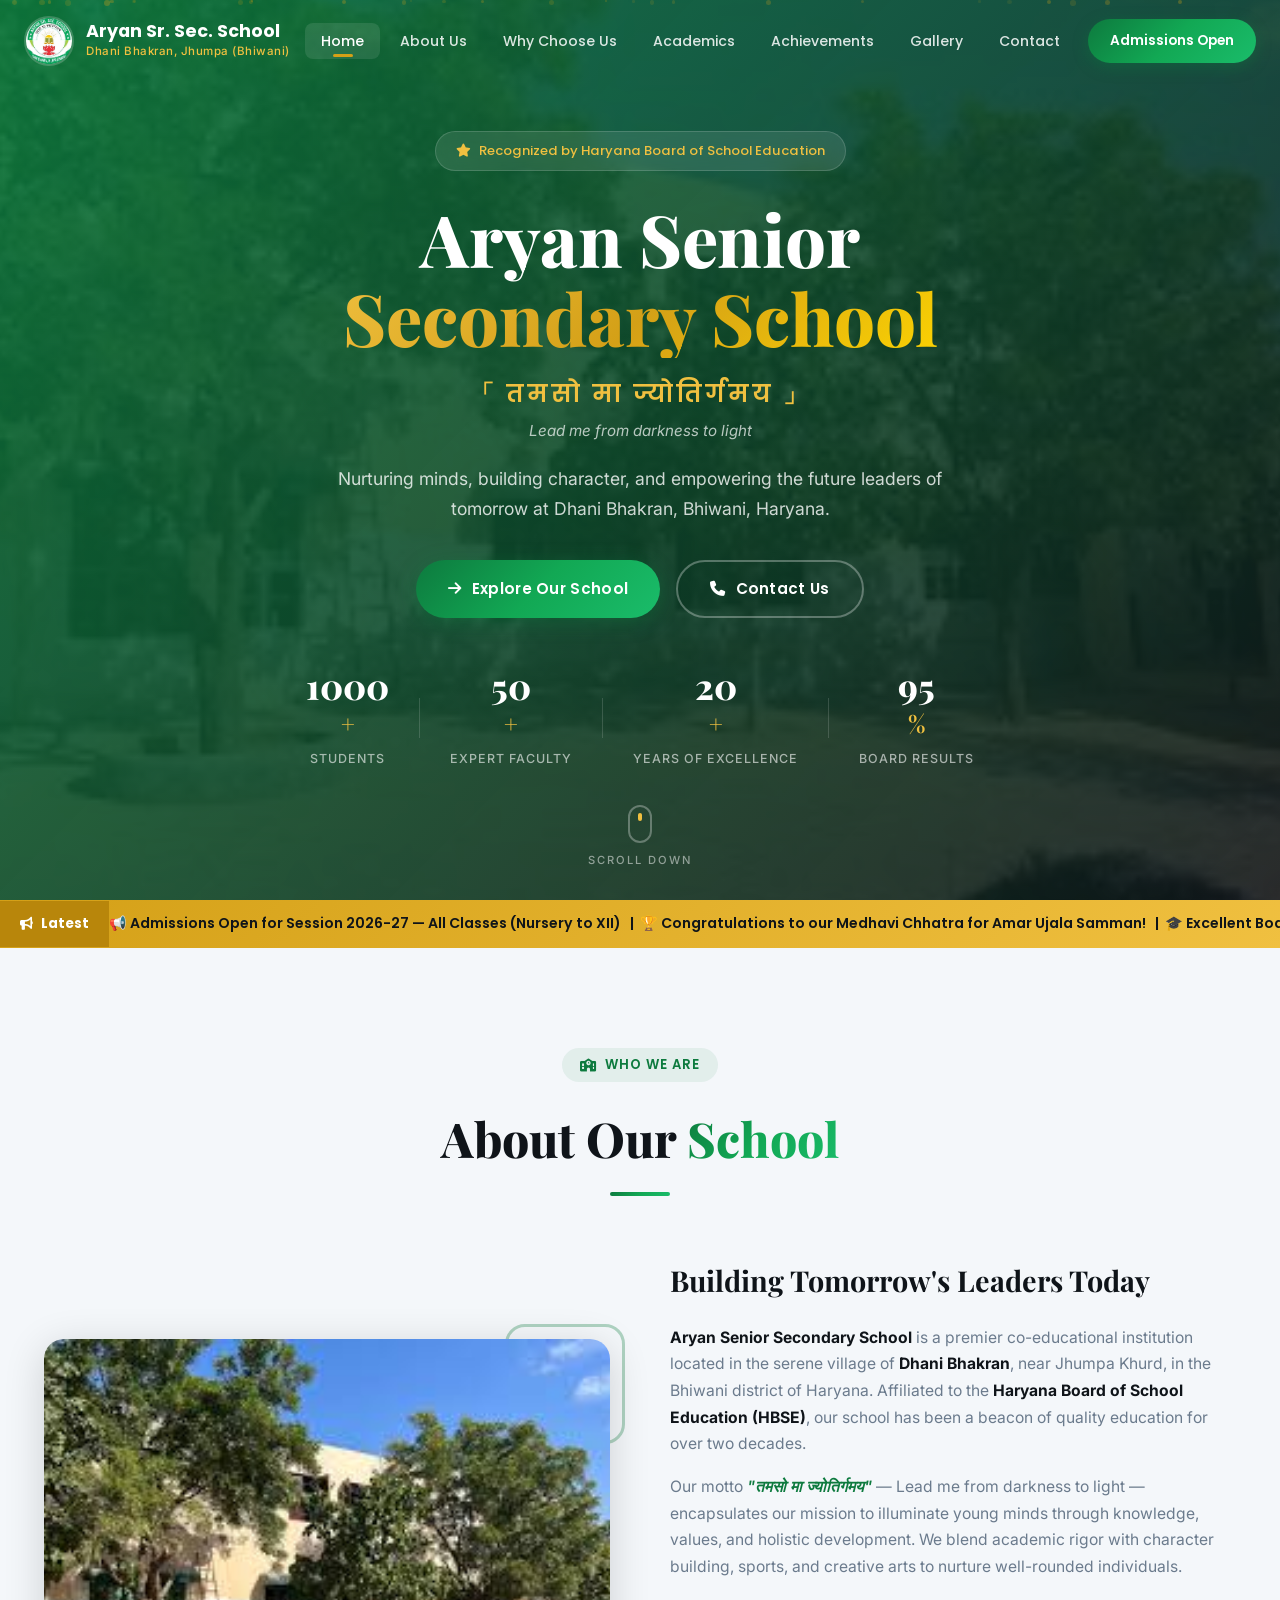
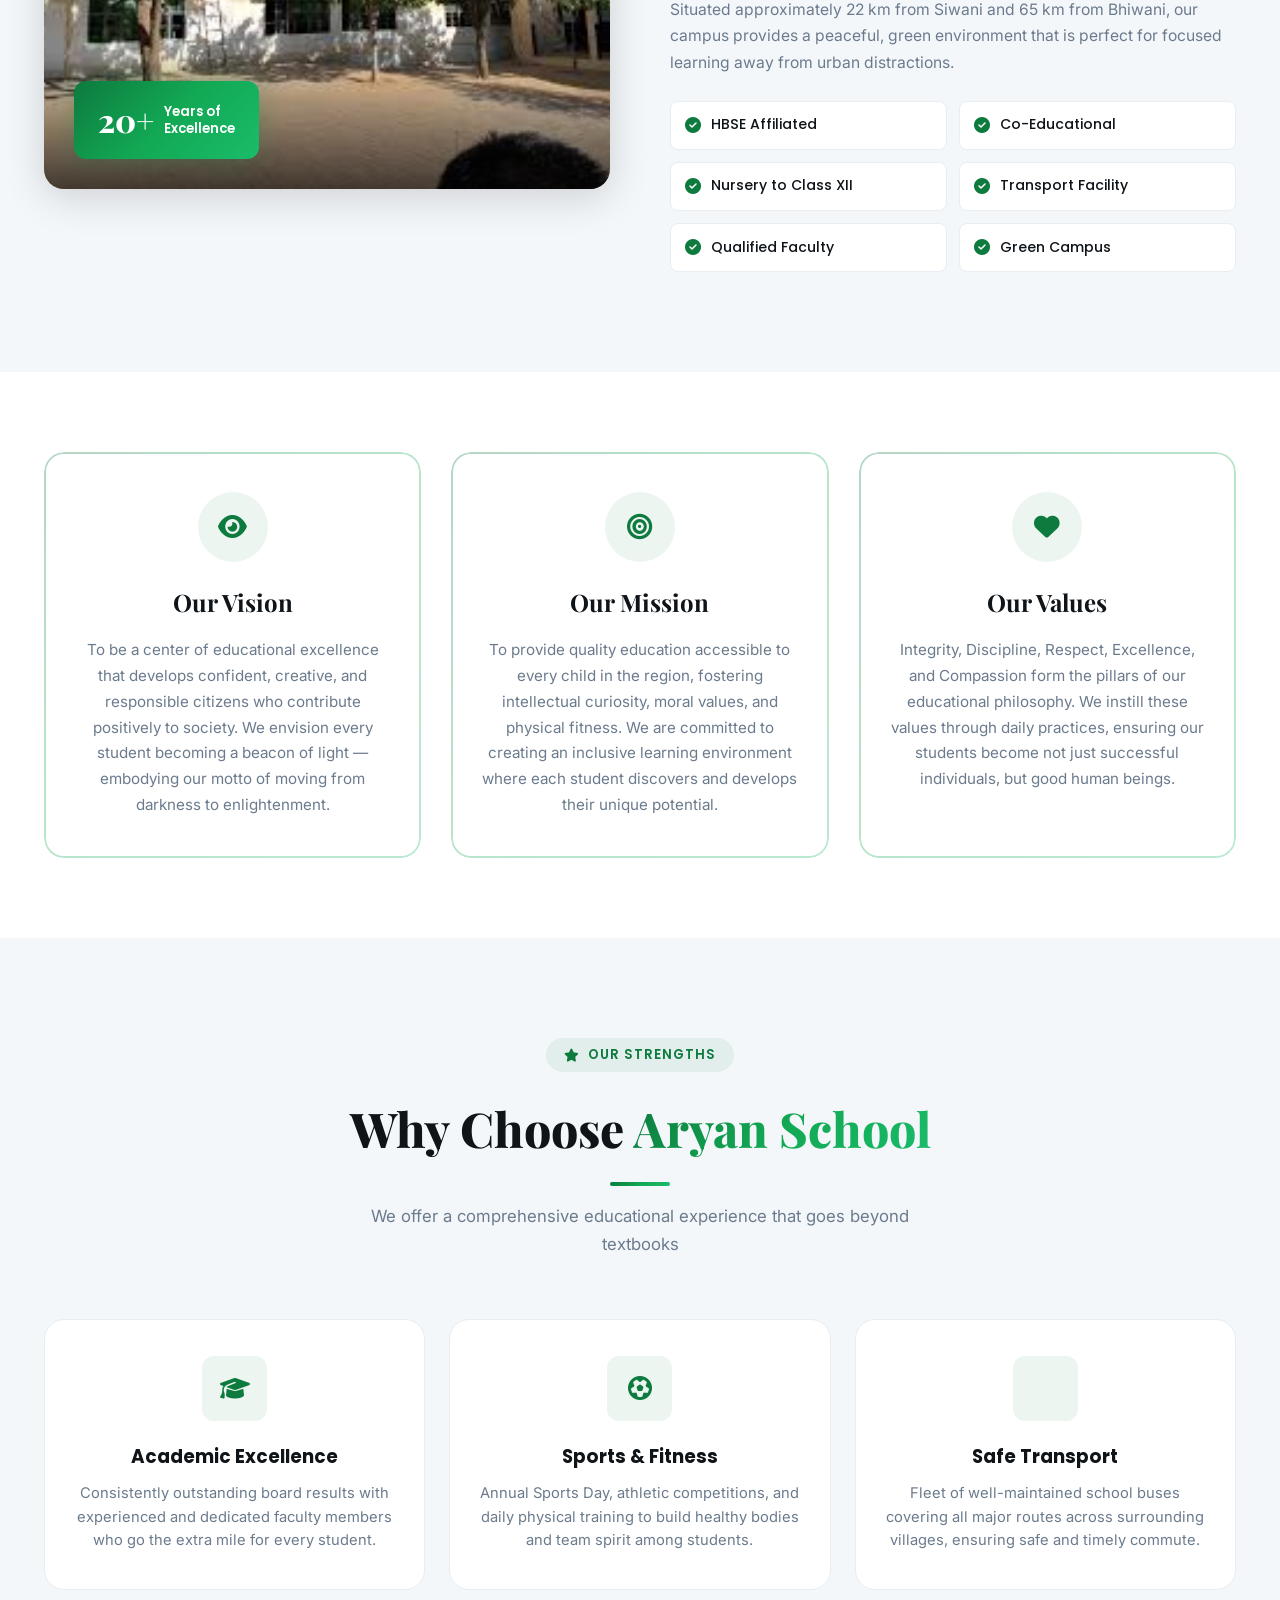
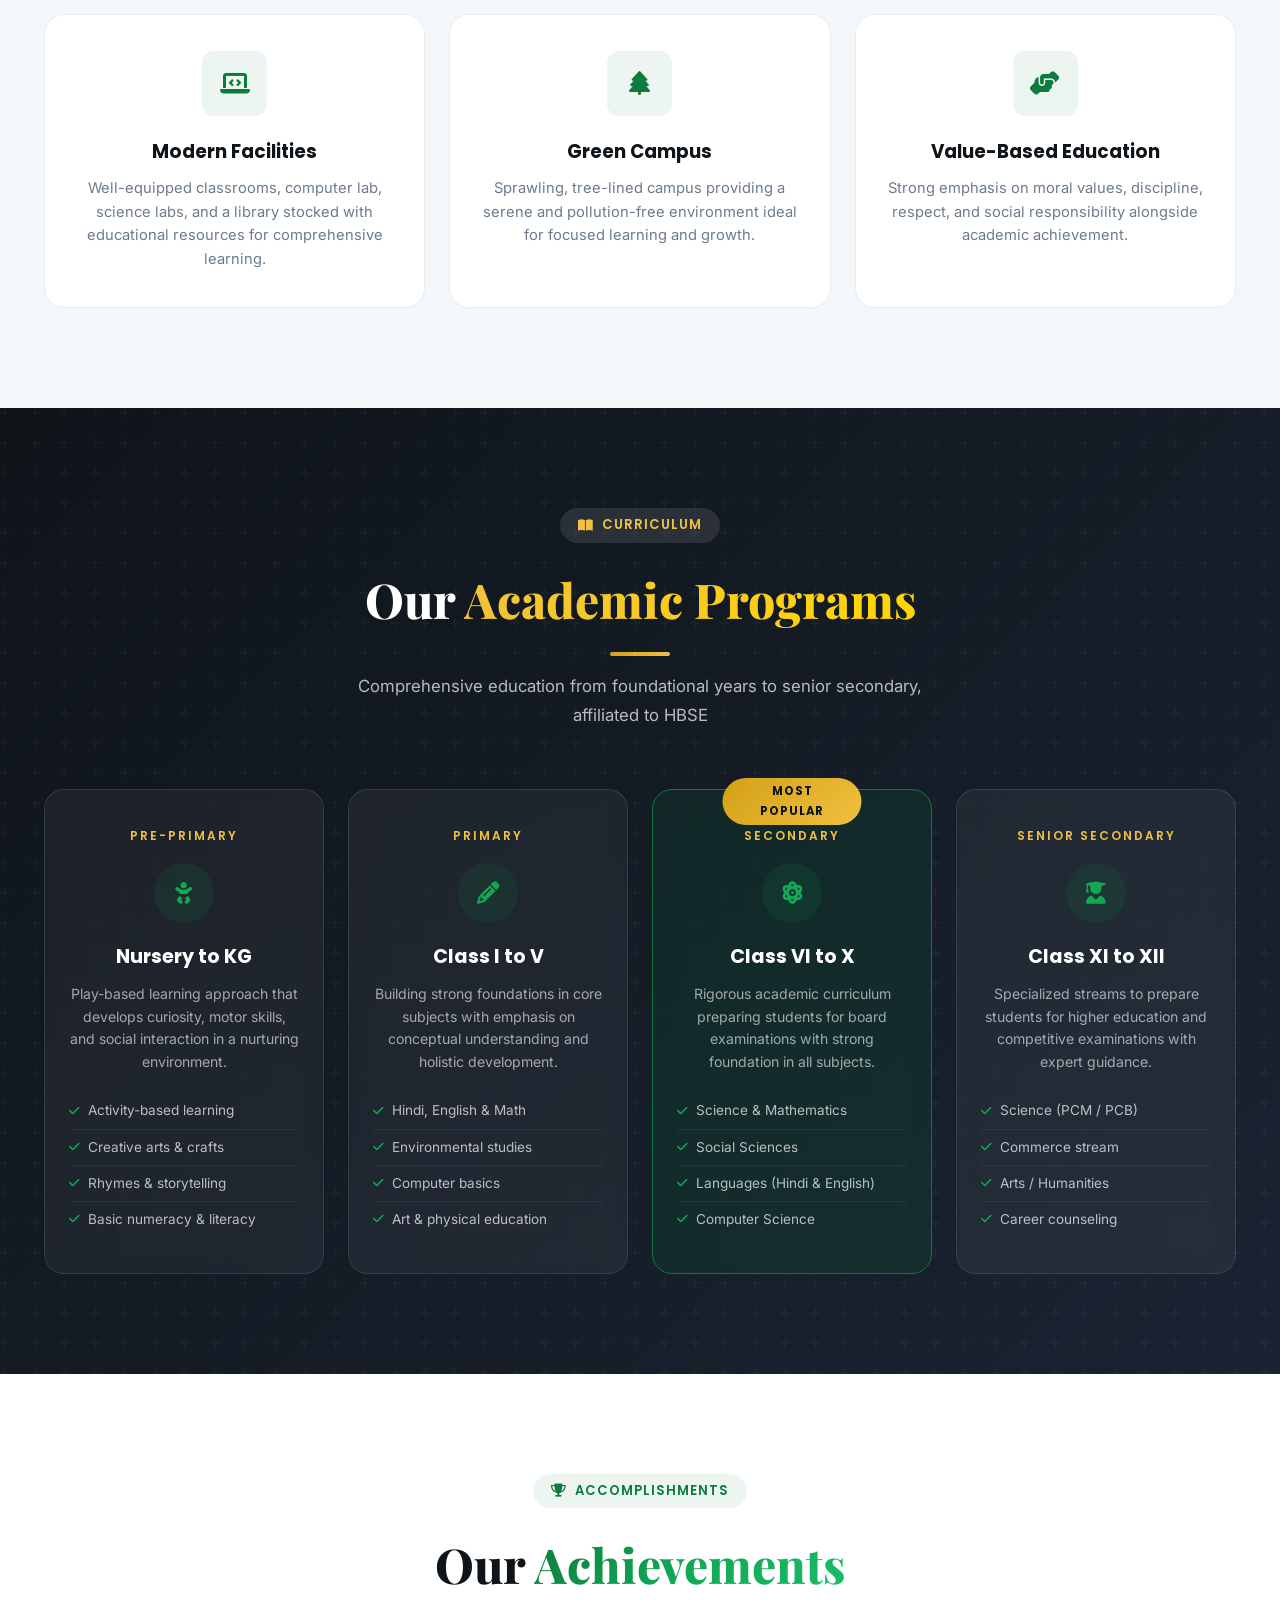
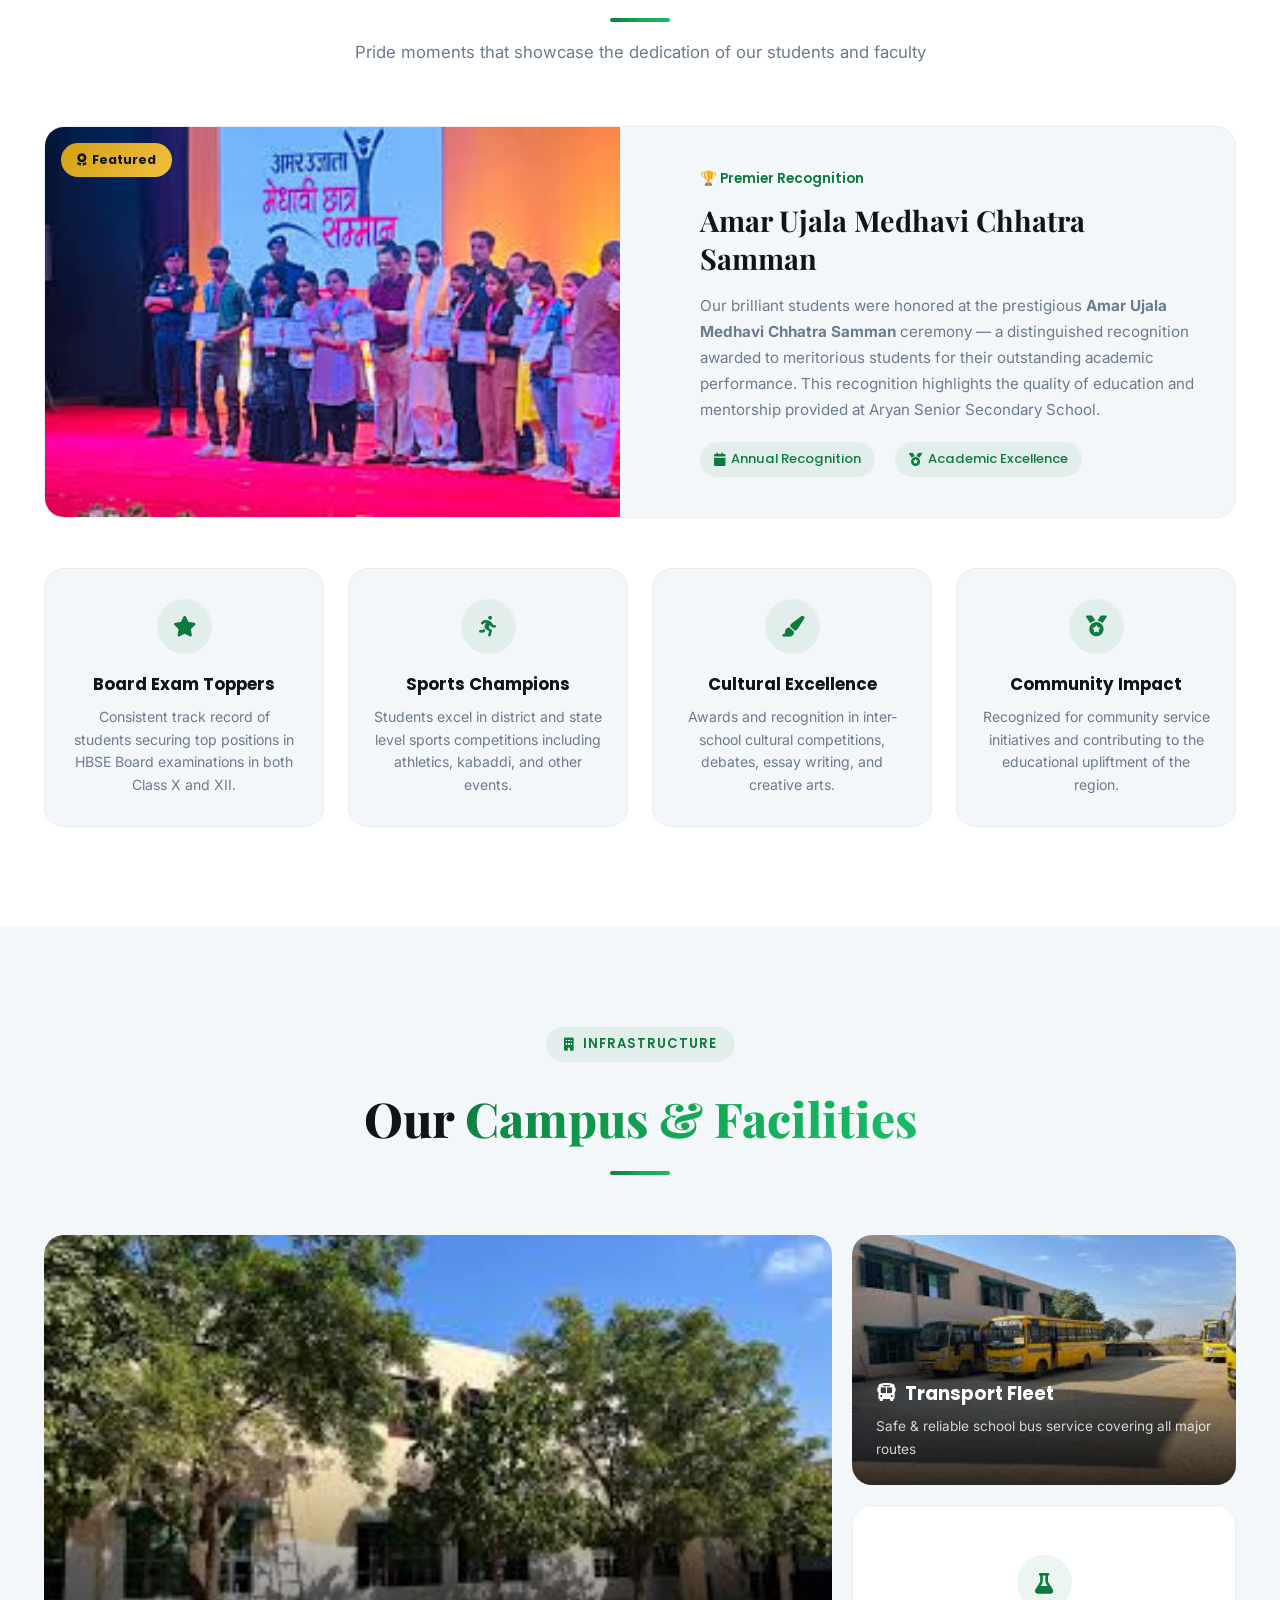
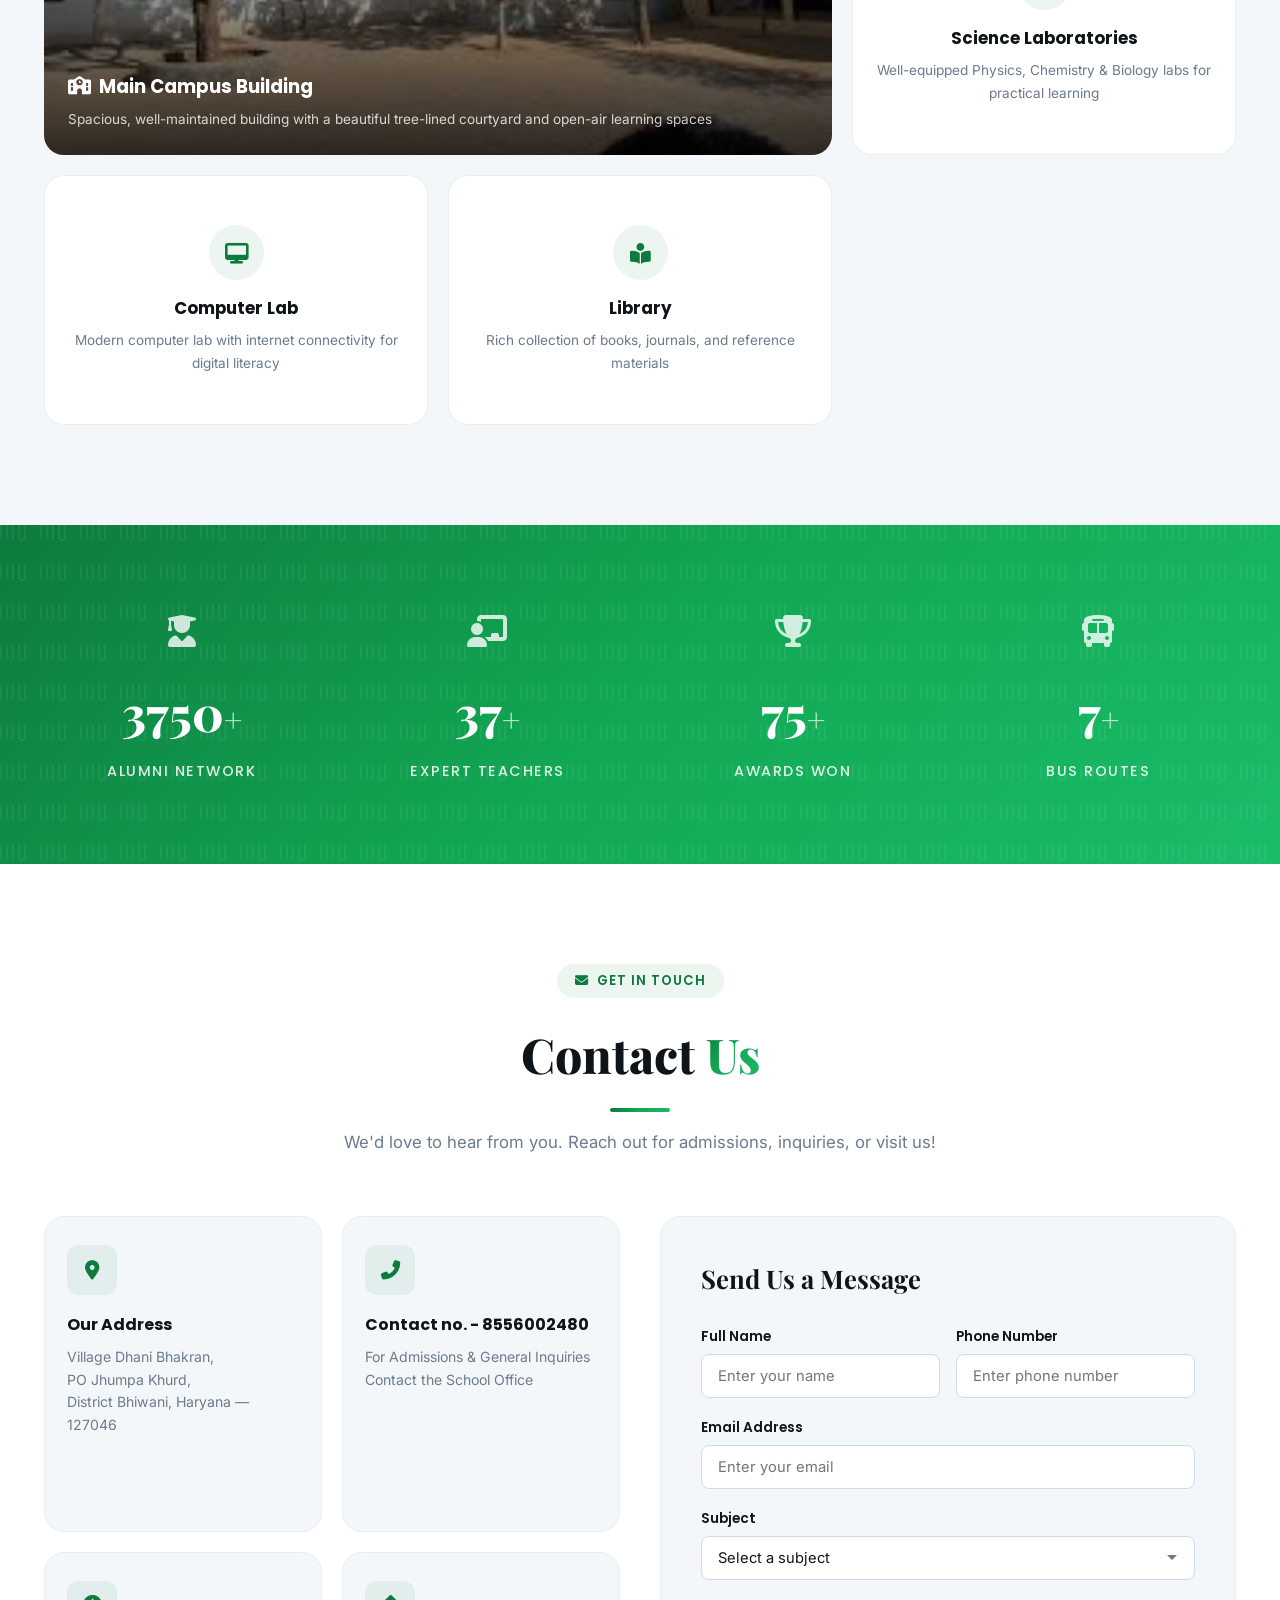
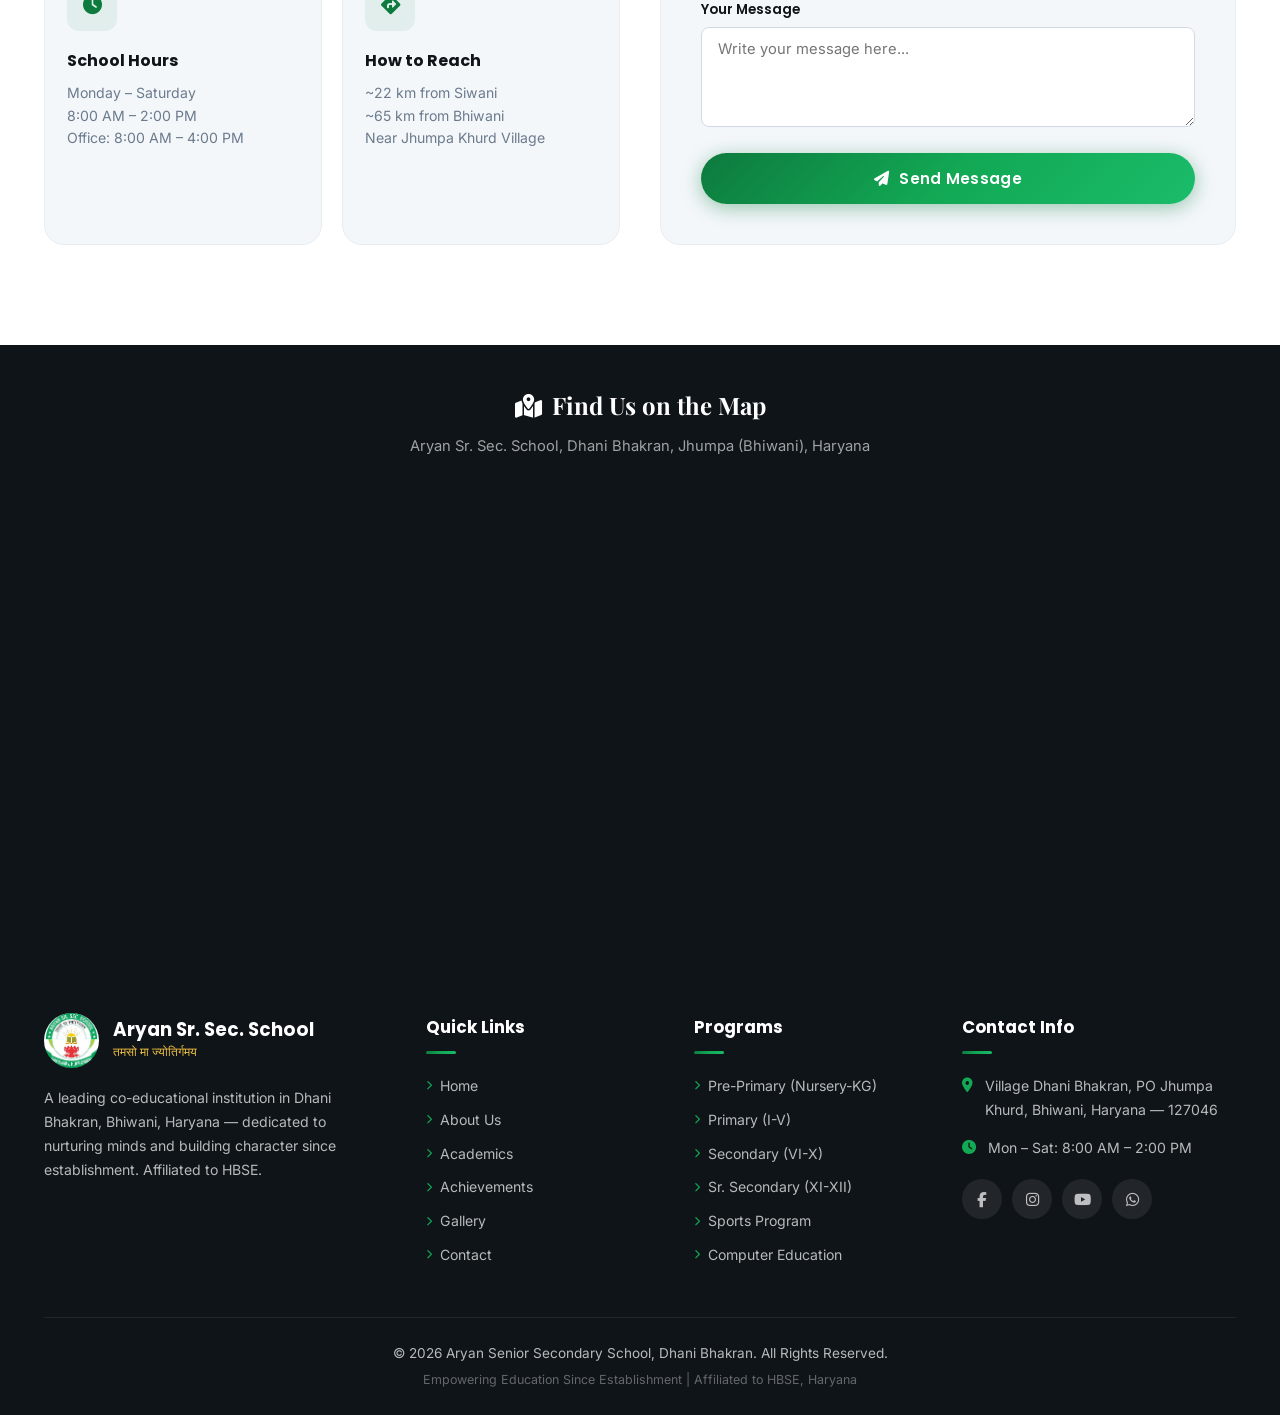
==== commit 05416652: "Add files via upload" ====
--- a/index.html
+++ b/index.html
@@ -513,7 +513,7 @@
                     </div>
                     <div class="contact-card">
                         <div class="contact-card-icon"><i class="fas fa-phone-alt"></i></div>
-                        <h4>Call Us</h4>
+                        <h4>Contact no. - 8556002480</h4>
                         <p>For Admissions & General Inquiries<br>Contact the School Office</p>
                     </div>
                     <div class="contact-card">
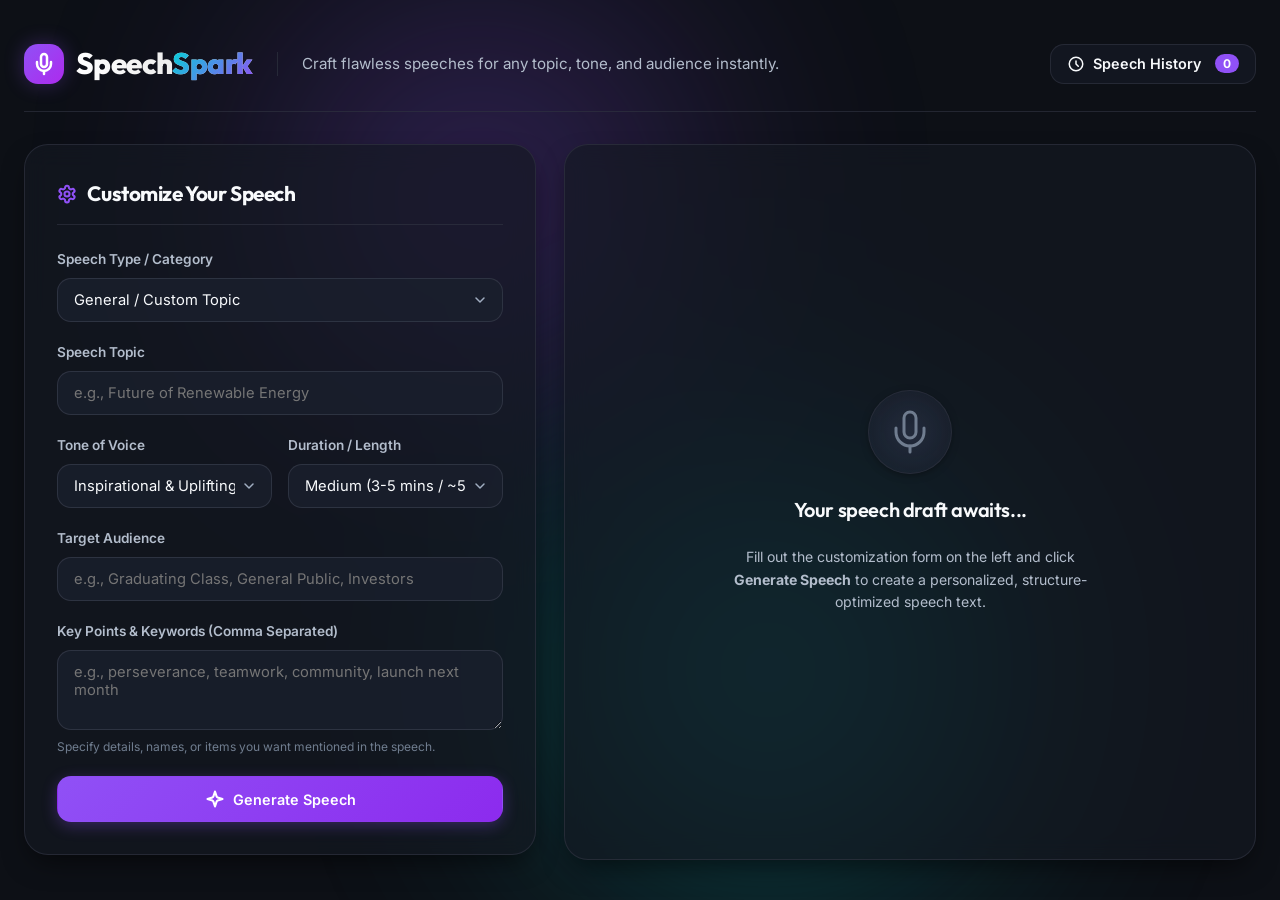
==== commit d9178630: "Add files via upload" ====
--- a/index.html
+++ b/index.html
@@ -5,665 +5,427 @@
     <meta charset="UTF-8">
     <meta name="viewport" content="width=device-width, initial-scale=1.0">
     <meta name="description"
-        content="Aryan Senior Secondary School, Dhani Bhakran, Jhumpa (Bhiwani) - A premier co-educational institution in Haryana dedicated to academic excellence, holistic development, and nurturing future leaders. Affiliated to HBSE.">
+        content="SpeechSpark - A premium AI-powered speech writer that instantly crafts structured, professional, and engaging speeches for any topic, tone, or audience.">
     <meta name="keywords"
-        content="Aryan Senior Secondary School, Dhani Bhakran, Bhiwani, Haryana, HBSE, school, education, Jhumpa Khurd, Siwani">
-    <meta name="author" content="Aryan Senior Secondary School">
-    <title>Aryan Senior Secondary School | Dhani Bhakran, Jhumpa (Bhiwani)</title>
-    <link rel="icon" type="image/png" href="images/logo.png">
+        content="speech maker, speech writer, presentation maker, teleprompter, text to speech, public speaking">
+    <title>SpeechSpark | The Ultimate Speech Maker</title>
+
+    <!-- Google Fonts -->
+    <link rel="preconnect" href="https://fonts.googleapis.com">
+    <link rel="preconnect" href="https://fonts.gstatic.com" crossorigin>
     <link
-        href="https://fonts.googleapis.com/css2?family=Playfair+Display:wght@400;600;700;800;900&family=Inter:wght@300;400;500;600;700&family=Poppins:wght@300;400;500;600;700;800&display=swap"
+        href="https://fonts.googleapis.com/css2?family=Inter:wght@300;400;500;600;700&family=Outfit:wght@400;500;600;700;800&display=swap"
         rel="stylesheet">
-    <link rel="stylesheet" href="https://cdnjs.cloudflare.com/ajax/libs/font-awesome/6.5.1/css/all.min.css">
-    <link rel="stylesheet" href="style.css">
+
+    <!-- CSS Stylesheet -->
+    <link rel="stylesheet" href="styles.css">
 </head>
 
 <body>
-    <!-- Preloader -->
-    <div id="preloader">
-        <div class="loader-content">
-            <img src="images/logo.png" alt="Aryan School Logo" class="loader-logo">
-            <div class="loader-bar">
-                <div class="loader-progress"></div>
-            </div>
-            <p class="loader-text">तमसो मा ज्योतिर्गमय</p>
+    <div class="app-background">
+        <div class="glow-orb glow-orb-1"></div>
+        <div class="glow-orb glow-orb-2"></div>
+    </div>
+
+    <!-- Toast Notification Container -->
+    <div id="toast-container" class="toast-container"></div>
+
+    <div class="app-container">
+        <!-- HEADER -->
+        <header class="app-header">
+            <div class="logo-area">
+                <div class="logo-icon">
+                    <svg xmlns="http://www.w3.org/2000/svg" width="24" height="24" viewBox="0 0 24 24" fill="none"
+                        stroke="currentColor" stroke-width="2.5" stroke-linecap="round" stroke-linejoin="round">
+                        <path d="M12 2a3 3 0 0 0-3 3v7a3 3 0 0 0 6 0V5a3 3 0 0 0-3-3Z" />
+                        <path d="M19 10v2a7 7 0 0 1-14 0v-2" />
+                        <line x1="12" x2="12" y1="19" y2="22" />
+                    </svg>
+                </div>
+                <h1 class="logo-text">Speech<span>Spark</span></h1>
+            </div>
+            <p class="tagline">Craft flawless speeches for any topic, tone, and audience instantly.</p>
+            <button id="toggle-history-btn" class="btn btn-secondary btn-icon-text" aria-label="View Speech History">
+                <svg xmlns="http://www.w3.org/2000/svg" width="18" height="18" viewBox="0 0 24 24" fill="none"
+                    stroke="currentColor" stroke-width="2" stroke-linecap="round" stroke-linejoin="round">
+                    <path d="M12 8v4l3 3" />
+                    <circle cx="12" cy="12" r="9" />
+                </svg>
+                <span>Speech History</span>
+                <span id="history-badge" class="badge">0</span>
+            </button>
+        </header>
+
+        <!-- MAIN LAYOUT -->
+        <main class="main-content">
+            <!-- CONFIGURATION PANEL -->
+            <section class="panel config-panel">
+                <h2 class="panel-title">
+                    <svg xmlns="http://www.w3.org/2000/svg" width="20" height="20" viewBox="0 0 24 24" fill="none"
+                        stroke="currentColor" stroke-width="2.5" stroke-linecap="round" stroke-linejoin="round">
+                        <path
+                            d="M12.22 2h-.44a2 2 0 0 0-2 2v.18a2 2 0 0 1-1 1.73l-.43.25a2 2 0 0 1-2 0l-.15-.08a2 2 0 0 0-2.73.73l-.22.38a2 2 0 0 0 .73 2.73l.15.1a2 2 0 0 1 1 1.72v.51a2 2 0 0 1-1 1.74l-.15.09a2 2 0 0 0-.73 2.73l.22.38a2 2 0 0 0 2.73.73l.15-.08a2 2 0 0 1 2 0l.43.25a2 2 0 0 1 1 1.73V20a2 2 0 0 0 2 2h.44a2 2 0 0 0 2-2v-.18a2 2 0 0 1 1-1.73l.43-.25a2 2 0 0 1 2 0l.15.08a2 2 0 0 0 2.73-.73l.22-.39a2 2 0 0 0-.73-2.73l-.15-.08a2 2 0 0 1-1-1.74v-.5a2 2 0 0 1 1-1.74l.15-.1a2 2 0 0 0 .73-2.73l-.22-.38a2 2 0 0 0-2.73-.73l-.15.08a2 2 0 0 1-2 0l-.43-.25a2 2 0 0 1-1-1.73V4a2 2 0 0 0-2-2z" />
+                        <circle cx="12" cy="12" r="3" />
+                    </svg>
+                    Customize Your Speech
+                </h2>
+
+                <form id="speech-config-form" class="config-form" onsubmit="return false;">
+                    <!-- Category -->
+                    <div class="form-group">
+                        <label for="speech-category">Speech Type / Category</label>
+                        <select id="speech-category" name="category" required>
+                            <option value="general">General / Custom Topic</option>
+                            <option value="wedding">Wedding Toast / Speech</option>
+                            <option value="graduation">Graduation / Commencement</option>
+                            <option value="business">Business Pitch & Presentation</option>
+                            <option value="tribute">Tribute / Honor / Eulogy</option>
+                            <option value="motivational">Motivational / Keynote</option>
+                        </select>
+                    </div>
+
+                    <!-- Topic -->
+                    <div class="form-group">
+                        <label id="topic-label" for="speech-topic">Speech Topic</label>
+                        <input type="text" id="speech-topic" name="topic" placeholder="e.g., Future of Renewable Energy"
+                            required>
+                    </div>
+
+                    <!-- Relationship/Role -->
+                    <div class="form-group" id="relationship-group" style="display: none;">
+                        <label for="speech-relationship">Your Relationship / Role</label>
+                        <input type="text" id="speech-relationship" name="relationship"
+                            placeholder="e.g., Maid of Honor, Older Brother, CEO">
+                    </div>
+
+                    <!-- Grid Layout for inputs -->
+                    <div class="form-row-2">
+                        <!-- Tone -->
+                        <div class="form-group">
+                            <label for="speech-tone">Tone of Voice</label>
+                            <select id="speech-tone" name="tone" required>
+                                <option value="inspirational">Inspirational & Uplifting</option>
+                                <option value="humorous">Humorous & Witty</option>
+                                <option value="professional">Professional & Informative</option>
+                                <option value="emotional">Emotional & Warm</option>
+                                <option value="formal">Formal & Dignified</option>
+                                <option value="persuasive">Persuasive & Powerful</option>
+                            </select>
+                        </div>
+
+                        <!-- Length -->
+                        <div class="form-group">
+                            <label for="speech-length">Duration / Length</label>
+                            <select id="speech-length" name="length" required>
+                                <option value="short">Short (1-2 mins / ~200-250 words)</option>
+                                <option value="medium" selected>Medium (3-5 mins / ~500-600 words)</option>
+                                <option value="long">Long (7-10 mins / ~1000+ words)</option>
+                            </select>
+                        </div>
+                    </div>
+
+                    <!-- Audience -->
+                    <div class="form-group">
+                        <label for="speech-audience">Target Audience</label>
+                        <input type="text" id="speech-audience" name="audience"
+                            placeholder="e.g., Graduating Class, General Public, Investors" required>
+                    </div>
+
+                    <!-- Key Points -->
+                    <div class="form-group">
+                        <label for="speech-keywords">Key Points & Keywords (Comma Separated)</label>
+                        <textarea id="speech-keywords" name="keywords" rows="3"
+                            placeholder="e.g., perseverance, teamwork, community, launch next month"></textarea>
+                        <span class="field-hint">Specify details, names, or items you want mentioned in the
+                            speech.</span>
+                    </div>
+
+                    <!-- Generate Button -->
+                    <button type="submit" id="generate-btn" class="btn btn-primary btn-full">
+                        <svg class="icon-sparkles" xmlns="http://www.w3.org/2000/svg" width="20" height="20"
+                            viewBox="0 0 24 24" fill="none" stroke="currentColor" stroke-width="2.5"
+                            stroke-linecap="round" stroke-linejoin="round">
+                            <path
+                                d="m12 3-1.912 5.813a2 2 0 0 1-1.275 1.275L3 12l5.813 1.912a2 2 0 0 1 1.275 1.275L12 21l1.912-5.813a2 2 0 0 1 1.275-1.275L21 12l-5.813-1.912a2 2 0 0 1-1.275-1.275L12 3Z" />
+                        </svg>
+                        <span>Generate Speech</span>
+                    </button>
+                </form>
+            </section>
+
+            <!-- WORKBENCH PANEL (RESULT) -->
+            <section class="panel workbench-panel">
+                <!-- Empty State -->
+                <div id="workbench-empty" class="workbench-state active">
+                    <div class="empty-state-content">
+                        <div class="mic-illustration animate-pulse">
+                            <svg xmlns="http://www.w3.org/2000/svg" width="48" height="48" viewBox="0 0 24 24"
+                                fill="none" stroke="currentColor" stroke-width="2" stroke-linecap="round"
+                                stroke-linejoin="round">
+                                <path d="M12 2a3 3 0 0 0-3 3v7a3 3 0 0 0 6 0V5a3 3 0 0 0-3-3Z" />
+                                <path d="M19 10v2a7 7 0 0 1-14 0v-2" />
+                                <line x1="12" x2="12" y1="19" y2="22" />
+                            </svg>
+                        </div>
+                        <h3>Your speech draft awaits...</h3>
+                        <p>Fill out the customization form on the left and click <strong>Generate Speech</strong> to
+                            create a personalized, structure-optimized speech text.</p>
+                    </div>
+                </div>
+
+                <!-- Loading State -->
+                <div id="workbench-loading" class="workbench-state">
+                    <div class="loading-state-content">
+                        <div class="spinner-container">
+                            <div class="spinner"></div>
+                            <div class="spinner-inner"></div>
+                        </div>
+                        <h3 id="loading-status-title">Brainstorming ideas...</h3>
+                        <p id="loading-status-desc" class="loading-pulse">Assembling paragraph blocks and structuring
+                            transitions.</p>
+                    </div>
+                </div>
+
+                <!-- Result State -->
+                <div id="workbench-result" class="workbench-state">
+                    <div class="result-header">
+                        <div class="speech-meta-tags">
+                            <span id="badge-category" class="meta-tag tag-category">General</span>
+                            <span id="badge-tone" class="meta-tag tag-tone">Inspirational</span>
+                            <span id="badge-length" class="meta-tag tag-length">~3-5 Mins</span>
+                        </div>
+
+                        <div class="result-title-row">
+                            <input type="text" id="speech-title" class="speech-title-input" value="Untitled Speech"
+                                aria-label="Speech Title">
+                            <div class="save-status-indicator" id="save-status">
+                                <svg xmlns="http://www.w3.org/2000/svg" width="14" height="14" viewBox="0 0 24 24"
+                                    fill="none" stroke="currentColor" stroke-width="2.5" stroke-linecap="round"
+                                    stroke-linejoin="round">
+                                    <polyline points="20 6 9 17 4 12" />
+                                </svg>
+                                <span>Saved</span>
+                            </div>
+                        </div>
+                    </div>
+
+                    <!-- Textarea Editor -->
+                    <div class="speech-editor-container">
+                        <textarea id="speech-text" class="speech-textarea" aria-label="Speech text content"
+                            placeholder="Write or edit your speech here..."></textarea>
+                    </div>
+
+                    <!-- Actions toolbar -->
+                    <div class="result-actions">
+                        <div class="action-buttons-group">
+                            <button id="btn-copy" class="btn btn-secondary" title="Copy Speech text to Clipboard">
+                                <svg xmlns="http://www.w3.org/2000/svg" width="16" height="16" viewBox="0 0 24 24"
+                                    fill="none" stroke="currentColor" stroke-width="2" stroke-linecap="round"
+                                    stroke-linejoin="round">
+                                    <rect width="14" height="14" x="8" y="8" rx="2" ry="2" />
+                                    <path d="M4 16c-1.1 0-2-.9-2-2V4c0-1.1.9-2 2-2h10c1.1 0 2 .9 2 2" />
+                                </svg>
+                                <span>Copy</span>
+                            </button>
+                            <button id="btn-download" class="btn btn-secondary" title="Download Speech as Text File">
+                                <svg xmlns="http://www.w3.org/2000/svg" width="16" height="16" viewBox="0 0 24 24"
+                                    fill="none" stroke="currentColor" stroke-width="2" stroke-linecap="round"
+                                    stroke-linejoin="round">
+                                    <path d="M21 15v4a2 2 0 0 1-2 2H5a2 2 0 0 1-2-2v-4" />
+                                    <polyline points="7 10 12 15 17 10" />
+                                    <line x1="12" x2="12" y1="15" y2="3" />
+                                </svg>
+                                <span>Download</span>
+                            </button>
+                            <button id="btn-teleprompter" class="btn btn-accent"
+                                title="Open Teleprompter Presentation Mode">
+                                <svg xmlns="http://www.w3.org/2000/svg" width="16" height="16" viewBox="0 0 24 24"
+                                    fill="none" stroke="currentColor" stroke-width="2" stroke-linecap="round"
+                                    stroke-linejoin="round">
+                                    <polygon points="6 3 20 12 6 21 6 3" />
+                                </svg>
+                                <span>Practice Mode</span>
+                            </button>
+                        </div>
+                    </div>
+
+                    <!-- TTS Controls Container -->
+                    <div class="tts-container">
+                        <h4 class="tts-title">
+                            <svg xmlns="http://www.w3.org/2000/svg" width="16" height="16" viewBox="0 0 24 24"
+                                fill="none" stroke="currentColor" stroke-width="2" stroke-linecap="round"
+                                stroke-linejoin="round">
+                                <path d="M11 5 6 9H2v6h4l5 4V5z" />
+                                <path d="M15.54 8.46a5 5 0 0 1 0 7.07" />
+                                <path d="M19.07 4.93a10 10 0 0 1 0 14.14" />
+                            </svg>
+                            Text to Speech Reader
+                        </h4>
+
+                        <div class="tts-grid">
+                            <div class="tts-voice-control">
+                                <label for="tts-voice-select">Voice Speaker</label>
+                                <select id="tts-voice-select" class="select-sm">
+                                    <option value="">Default System Voice</option>
+                                </select>
+                            </div>
+
+                            <div class="tts-speed-control">
+                                <label for="tts-speed-range">Reading Speed (<span
+                                        id="tts-speed-val">1.0</span>x)</label>
+                                <input type="range" id="tts-speed-range" min="0.5" max="2" step="0.1" value="1">
+                            </div>
+                        </div>
+
+                        <div class="tts-actions">
+                            <button id="btn-tts-play" class="btn btn-primary btn-sm">
+                                <svg class="tts-icon-play" xmlns="http://www.w3.org/2000/svg" width="14" height="14"
+                                    viewBox="0 0 24 24" fill="none" stroke="currentColor" stroke-width="2"
+                                    stroke-linecap="round" stroke-linejoin="round">
+                                    <polygon points="6 3 20 12 6 21 6 3" />
+                                </svg>
+                                <span class="tts-text-play">Play Speech</span>
+                            </button>
+                            <button id="btn-tts-stop" class="btn btn-secondary btn-sm" disabled>
+                                <svg xmlns="http://www.w3.org/2000/svg" width="14" height="14" viewBox="0 0 24 24"
+                                    fill="none" stroke="currentColor" stroke-width="2" stroke-linecap="round"
+                                    stroke-linejoin="round">
+                                    <rect width="18" height="18" x="3" y="3" rx="2" ry="2" />
+                                </svg>
+                                <span>Stop Reading</span>
+                            </button>
+                        </div>
+                    </div>
+                </div>
+            </section>
+    </div>
+    </main>
+
+    <!-- SPEECH HISTORY SIDEBAR (DRAWER) -->
+    <div id="history-drawer" class="drawer">
+        <div class="drawer-overlay" id="history-drawer-overlay"></div>
+        <div class="drawer-content">
+            <div class="drawer-header">
+                <h3>Speech History</h3>
+                <button id="close-history-btn" class="btn-close" aria-label="Close History Panel">
+                    <svg xmlns="http://www.w3.org/2000/svg" width="20" height="20" viewBox="0 0 24 24" fill="none"
+                        stroke="currentColor" stroke-width="2" stroke-linecap="round" stroke-linejoin="round">
+                        <line x1="18" x2="6" y1="6" y2="18" />
+                        <line x1="6" x2="18" y1="6" y2="18" />
+                    </svg>
+                </button>
+            </div>
+
+            <div class="drawer-actions">
+                <input type="text" id="history-search" class="history-search-input"
+                    placeholder="Search saved speeches...">
+                <button id="clear-all-history" class="btn btn-text-danger">Clear All</button>
+            </div>
+
+            <div class="drawer-body">
+                <div id="history-empty" class="history-empty">
+                    <svg xmlns="http://www.w3.org/2000/svg" width="36" height="36" viewBox="0 0 24 24" fill="none"
+                        stroke="currentColor" stroke-width="2" stroke-linecap="round" stroke-linejoin="round">
+                        <rect width="18" height="18" x="3" y="3" rx="2" ry="2" />
+                        <path d="M16 8h-8" />
+                        <path d="M16 12h-8" />
+                        <path d="M16 16h-8" />
+                    </svg>
+                    <p>No speeches generated yet.</p>
+                </div>
+                <ul id="history-list" class="history-list">
+                    <!-- History items will be dynamically appended here -->
+                </ul>
+            </div>
         </div>
     </div>
 
-    <!-- Navigation -->
-    <nav id="navbar" class="navbar">
-        <div class="nav-container">
-            <a href="#home" class="nav-logo">
-                <img src="images/logo.png" alt="Aryan Sr. Sec. School Logo" class="logo-img">
-                <div class="logo-text">
-                    <span class="school-name">Aryan Sr. Sec. School</span>
-                    <span class="school-location">Dhani Bhakran, Jhumpa (Bhiwani)</span>
-                </div>
-            </a>
-            <div class="nav-toggle" id="navToggle">
-                <span></span><span></span><span></span>
-            </div>
-            <ul class="nav-menu" id="navMenu">
-                <li><a href="#home" class="nav-link active">Home</a></li>
-                <li><a href="#about" class="nav-link">About Us</a></li>
-                <li><a href="#features" class="nav-link">Why Choose Us</a></li>
-                <li><a href="#academics" class="nav-link">Academics</a></li>
-                <li><a href="#achievements" class="nav-link">Achievements</a></li>
-                <li><a href="#gallery" class="nav-link">Gallery</a></li>
-                <li><a href="#contact" class="nav-link">Contact</a></li>
-                <li><a href="#contact" class="nav-btn">Admissions Open</a></li>
-            </ul>
+    <!-- TELEPROMPTER OVERLAY -->
+    <div id="teleprompter" class="teleprompter-overlay">
+        <!-- Teleprompter Header / Nav -->
+        <div class="teleprompter-header">
+            <div class="teleprompter-info">
+                <h3 id="teleprompter-title">Graduation Speech</h3>
+                <span id="teleprompter-duration">Est. Read Time: ~3 Mins</span>
+            </div>
+            <button id="teleprompter-close" class="btn btn-secondary btn-icon-text">
+                <svg xmlns="http://www.w3.org/2000/svg" width="16" height="16" viewBox="0 0 24 24" fill="none"
+                    stroke="currentColor" stroke-width="2.5" stroke-linecap="round" stroke-linejoin="round">
+                    <line x1="18" x2="6" y1="6" y2="18" />
+                    <line x1="6" x2="18" y1="6" y2="18" />
+                </svg>
+                <span>Exit Practice Mode</span>
+            </button>
         </div>
-    </nav>
-
-    <!-- Hero Section -->
-    <section id="home" class="hero">
-        <div class="hero-bg-slider">
-            <div class="hero-slide active" style="background-image: url('images/campus.jpg')"></div>
-            <div class="hero-slide" style="background-image: url('images/achievement.jpg')"></div>
-            <div class="hero-slide" style="background-image: url('images/transport.jpg')"></div>
+
+        <!-- High contrast focus reader frame -->
+        <div class="teleprompter-viewport">
+            <div class="focus-marker-top"></div>
+            <div class="focus-marker-bottom"></div>
+            <div id="teleprompter-scroll-container" class="teleprompter-scroll-container">
+                <div id="teleprompter-text" class="teleprompter-text-body">
+                    <!-- Text will be structured as dynamic paragraphs -->
+                </div>
+            </div>
         </div>
-        <div class="hero-overlay"></div>
-        <div class="hero-particles" id="heroParticles"></div>
-        <div class="hero-content">
-            <div class="hero-badge">
-                <i class="fas fa-star"></i> Recognized by Haryana Board of School Education
-            </div>
-            <h1 class="hero-title">
-                <span class="title-line">Aryan Senior</span>
-                <span class="title-line highlight">Secondary School</span>
-            </h1>
-            <p class="hero-motto">「 तमसो मा ज्योतिर्गमय 」</p>
-            <p class="hero-motto-translation">Lead me from darkness to light</p>
-            <p class="hero-subtitle">Nurturing minds, building character, and empowering the future leaders of tomorrow
-                at Dhani Bhakran, Bhiwani, Haryana.</p>
-            <div class="hero-cta">
-                <a href="#about" class="btn btn-primary"><i class="fas fa-arrow-right"></i> Explore Our School</a>
-                <a href="#contact" class="btn btn-outline"><i class="fas fa-phone"></i> Contact Us</a>
-            </div>
-            <div class="hero-stats">
-                <div class="stat-item">
-                    <span class="stat-number" data-target="1000">0</span><span class="stat-plus">+</span>
-                    <span class="stat-label">Students</span>
-                </div>
-                <div class="stat-divider"></div>
-                <div class="stat-item">
-                    <span class="stat-number" data-target="50">0</span><span class="stat-plus">+</span>
-                    <span class="stat-label">Expert Faculty</span>
-                </div>
-                <div class="stat-divider"></div>
-                <div class="stat-item">
-                    <span class="stat-number" data-target="20">0</span><span class="stat-plus">+</span>
-                    <span class="stat-label">Years of Excellence</span>
-                </div>
-                <div class="stat-divider"></div>
-                <div class="stat-item">
-                    <span class="stat-number" data-target="95">0</span><span class="stat-plus">%</span>
-                    <span class="stat-label">Board Results</span>
-                </div>
-            </div>
-        </div>
-        <div class="hero-scroll">
-            <a href="#about"><span class="scroll-mouse"><span class="scroll-dot"></span></span><span
-                    class="scroll-text">Scroll Down</span></a>
-        </div>
-    </section>
-
-    <!-- Marquee Announcement -->
-    <div class="announcement-bar">
-        <div class="announcement-icon"><i class="fas fa-bullhorn"></i> Latest</div>
-        <div class="marquee-wrapper">
-            <div class="marquee-content">
-                <span>📢 Admissions Open for Session 2026-27 — All Classes (Nursery to XII)
-                    &nbsp;&nbsp;|&nbsp;&nbsp;</span>
-                <span>🏆 Congratulations to our Medhavi Chhatra for Amar Ujala Samman! &nbsp;&nbsp;|&nbsp;&nbsp;</span>
-                <span>🎓 Excellent Board Results — Students Excel in HBSE Exams! &nbsp;&nbsp;|&nbsp;&nbsp;</span>
-                <span>🚌 Safe & Reliable Transport Facility Available for All Routes &nbsp;&nbsp;|&nbsp;&nbsp;</span>
-                <span>🏅 Annual Sports Day Celebrations — Fostering Champions! &nbsp;&nbsp;|&nbsp;&nbsp;</span>
+
+        <!-- Teleprompter Control Center -->
+        <div class="teleprompter-controls">
+            <!-- Autoscroll toggles -->
+            <div class="teleprompter-controls-row">
+                <button id="teleprompter-play" class="btn btn-primary btn-round" title="Start/Pause Auto-scroll">
+                    <svg class="teleprompter-icon-play" xmlns="http://www.w3.org/2000/svg" width="20" height="20"
+                        viewBox="0 0 24 24" fill="none" stroke="currentColor" stroke-width="2.5" stroke-linecap="round"
+                        stroke-linejoin="round">
+                        <polygon points="6 3 20 12 6 21 6 3" />
+                    </svg>
+                </button>
+                <button id="teleprompter-rewind" class="btn btn-secondary btn-round" title="Rewind to Top">
+                    <svg xmlns="http://www.w3.org/2000/svg" width="16" height="16" viewBox="0 0 24 24" fill="none"
+                        stroke="currentColor" stroke-width="2.5" stroke-linecap="round" stroke-linejoin="round">
+                        <path d="M12 19V5" />
+                        <path d="m5 12 7-7 7 7" />
+                    </svg>
+                </button>
+            </div>
+
+            <!-- Parameters -->
+            <div class="teleprompter-controls-grid">
+                <div class="teleprompter-slider-group">
+                    <label for="teleprompter-speed">Scroll Speed (<span id="teleprompter-speed-val">15</span>)</label>
+                    <div class="slider-wrapper">
+                        <svg xmlns="http://www.w3.org/2000/svg" width="14" height="14" viewBox="0 0 24 24" fill="none"
+                            stroke="currentColor" stroke-width="2">
+                            <circle cx="12" cy="12" r="10" />
+                            <polyline points="12 6 12 12 16 14" />
+                        </svg>
+                        <input type="range" id="teleprompter-speed" min="1" max="40" value="15">
+                    </div>
+                </div>
+
+                <div class="teleprompter-slider-group">
+                    <label for="teleprompter-fontsize">Font Size (<span
+                            id="teleprompter-fontsize-val">36</span>px)</label>
+                    <div class="slider-wrapper">
+                        <svg xmlns="http://www.w3.org/2000/svg" width="14" height="14" viewBox="0 0 24 24" fill="none"
+                            stroke="currentColor" stroke-width="2">
+                            <polyline points="4 7 4 4 20 4 20 7" />
+                            <line x1="9" x2="15" y1="20" y2="20" />
+                            <line x1="12" x2="12" y1="4" y2="20" />
+                        </svg>
+                        <input type="range" id="teleprompter-fontsize" min="20" max="64" value="36">
+                    </div>
+                </div>
+            </div>
+
+            <div class="teleprompter-keyboard-tip">
+                Tip: Press <kbd>Spacebar</kbd> to Play/Pause scroll, <kbd>Esc</kbd> to exit.
             </div>
         </div>
     </div>
 
-    <!-- About Section -->
-    <section id="about" class="section about-section">
-        <div class="container">
-            <div class="section-header">
-                <span class="section-tag"><i class="fas fa-school"></i> Who We Are</span>
-                <h2 class="section-title">About Our <span class="text-gradient">School</span></h2>
-                <div class="section-line"></div>
-            </div>
-            <div class="about-grid">
-                <div class="about-image-wrapper">
-                    <div class="about-image">
-                        <img src="images/campus.jpg" alt="Aryan Sr. Sec. School Campus">
-                        <div class="about-image-overlay">
-                            <div class="experience-badge">
-                                <span class="exp-number">20+</span>
-                                <span class="exp-text">Years of<br>Excellence</span>
-                            </div>
-                        </div>
-                    </div>
-                    <div class="about-image-decoration"></div>
-                </div>
-                <div class="about-content">
-                    <h3 class="about-heading">Building Tomorrow's Leaders Today</h3>
-                    <p class="about-text">
-                        <strong>Aryan Senior Secondary School</strong> is a premier co-educational institution located
-                        in the serene village of <strong>Dhani Bhakran</strong>, near Jhumpa Khurd, in the Bhiwani
-                        district of Haryana. Affiliated to the <strong>Haryana Board of School Education
-                            (HBSE)</strong>, our school has been a beacon of quality education for over two decades.
-                    </p>
-                    <p class="about-text">
-                        Our motto <em>"तमसो मा ज्योतिर्गमय"</em> — Lead me from darkness to light — encapsulates our
-                        mission to illuminate young minds through knowledge, values, and holistic development. We blend
-                        academic rigor with character building, sports, and creative arts to nurture well-rounded
-                        individuals.
-                    </p>
-                    <p class="about-text">
-                        Situated approximately 22 km from Siwani and 65 km from Bhiwani, our campus provides a peaceful,
-                        green environment that is perfect for focused learning away from urban distractions.
-                    </p>
-                    <div class="about-features">
-                        <div class="about-feature">
-                            <div class="feature-icon"><i class="fas fa-check-circle"></i></div>
-                            <span>HBSE Affiliated</span>
-                        </div>
-                        <div class="about-feature">
-                            <div class="feature-icon"><i class="fas fa-check-circle"></i></div>
-                            <span>Co-Educational</span>
-                        </div>
-                        <div class="about-feature">
-                            <div class="feature-icon"><i class="fas fa-check-circle"></i></div>
-                            <span>Nursery to Class XII</span>
-                        </div>
-                        <div class="about-feature">
-                            <div class="feature-icon"><i class="fas fa-check-circle"></i></div>
-                            <span>Transport Facility</span>
-                        </div>
-                        <div class="about-feature">
-                            <div class="feature-icon"><i class="fas fa-check-circle"></i></div>
-                            <span>Qualified Faculty</span>
-                        </div>
-                        <div class="about-feature">
-                            <div class="feature-icon"><i class="fas fa-check-circle"></i></div>
-                            <span>Green Campus</span>
-                        </div>
-                    </div>
-                </div>
-            </div>
-        </div>
-    </section>
-
-    <!-- Vision & Mission -->
-    <section class="vision-mission-section">
-        <div class="container">
-            <div class="vm-grid">
-                <div class="vm-card vision-card">
-                    <div class="vm-icon"><i class="fas fa-eye"></i></div>
-                    <h3>Our Vision</h3>
-                    <p>To be a center of educational excellence that develops confident, creative, and responsible
-                        citizens who contribute positively to society. We envision every student becoming a beacon of
-                        light — embodying our motto of moving from darkness to enlightenment.</p>
-                </div>
-                <div class="vm-card mission-card">
-                    <div class="vm-icon"><i class="fas fa-bullseye"></i></div>
-                    <h3>Our Mission</h3>
-                    <p>To provide quality education accessible to every child in the region, fostering intellectual
-                        curiosity, moral values, and physical fitness. We are committed to creating an inclusive
-                        learning environment where each student discovers and develops their unique potential.</p>
-                </div>
-                <div class="vm-card values-card">
-                    <div class="vm-icon"><i class="fas fa-heart"></i></div>
-                    <h3>Our Values</h3>
-                    <p>Integrity, Discipline, Respect, Excellence, and Compassion form the pillars of our educational
-                        philosophy. We instill these values through daily practices, ensuring our students become not
-                        just successful individuals, but good human beings.</p>
-                </div>
-            </div>
-        </div>
-    </section>
-
-    <!-- Why Choose Us -->
-    <section id="features" class="section features-section">
-        <div class="container">
-            <div class="section-header">
-                <span class="section-tag"><i class="fas fa-star"></i> Our Strengths</span>
-                <h2 class="section-title">Why Choose <span class="text-gradient">Aryan School</span></h2>
-                <div class="section-line"></div>
-                <p class="section-description">We offer a comprehensive educational experience that goes beyond
-                    textbooks</p>
-            </div>
-            <div class="features-grid">
-                <div class="feature-card" data-aos="fade-up">
-                    <div class="feature-card-icon">
-                        <i class="fas fa-graduation-cap"></i>
-                    </div>
-                    <h3>Academic Excellence</h3>
-                    <p>Consistently outstanding board results with experienced and dedicated faculty members who go the
-                        extra mile for every student.</p>
-                </div>
-                <div class="feature-card" data-aos="fade-up" data-delay="100">
-                    <div class="feature-card-icon">
-                        <i class="fas fa-futbol"></i>
-                    </div>
-                    <h3>Sports & Fitness</h3>
-                    <p>Annual Sports Day, athletic competitions, and daily physical training to build healthy bodies and
-                        team spirit among students.</p>
-                </div>
-                <div class="feature-card" data-aos="fade-up" data-delay="200">
-                    <div class="feature-card-icon">
-                        <i class="fas fa-bus-school"></i>
-                    </div>
-                    <h3>Safe Transport</h3>
-                    <p>Fleet of well-maintained school buses covering all major routes across surrounding villages,
-                        ensuring safe and timely commute.</p>
-                </div>
-                <div class="feature-card" data-aos="fade-up" data-delay="300">
-                    <div class="feature-card-icon">
-                        <i class="fas fa-laptop-code"></i>
-                    </div>
-                    <h3>Modern Facilities</h3>
-                    <p>Well-equipped classrooms, computer lab, science labs, and a library stocked with educational
-                        resources for comprehensive learning.</p>
-                </div>
-                <div class="feature-card" data-aos="fade-up" data-delay="400">
-                    <div class="feature-card-icon">
-                        <i class="fas fa-tree"></i>
-                    </div>
-                    <h3>Green Campus</h3>
-                    <p>Sprawling, tree-lined campus providing a serene and pollution-free environment ideal for focused
-                        learning and growth.</p>
-                </div>
-                <div class="feature-card" data-aos="fade-up" data-delay="500">
-                    <div class="feature-card-icon">
-                        <i class="fas fa-hands-helping"></i>
-                    </div>
-                    <h3>Value-Based Education</h3>
-                    <p>Strong emphasis on moral values, discipline, respect, and social responsibility alongside
-                        academic achievement.</p>
-                </div>
-            </div>
-        </div>
-    </section>
-
-    <!-- Academics Section -->
-    <section id="academics" class="section academics-section">
-        <div class="container">
-            <div class="section-header light">
-                <span class="section-tag"><i class="fas fa-book-open"></i> Curriculum</span>
-                <h2 class="section-title">Our <span class="text-gradient-light">Academic Programs</span></h2>
-                <div class="section-line light"></div>
-                <p class="section-description light">Comprehensive education from foundational years to senior
-                    secondary, affiliated to HBSE</p>
-            </div>
-            <div class="academics-grid">
-                <div class="academic-card">
-                    <div class="academic-level">Pre-Primary</div>
-                    <div class="academic-icon"><i class="fas fa-baby"></i></div>
-                    <h3>Nursery to KG</h3>
-                    <p>Play-based learning approach that develops curiosity, motor skills, and social interaction in a
-                        nurturing environment.</p>
-                    <ul class="academic-list">
-                        <li><i class="fas fa-check"></i> Activity-based learning</li>
-                        <li><i class="fas fa-check"></i> Creative arts & crafts</li>
-                        <li><i class="fas fa-check"></i> Rhymes & storytelling</li>
-                        <li><i class="fas fa-check"></i> Basic numeracy & literacy</li>
-                    </ul>
-                </div>
-                <div class="academic-card">
-                    <div class="academic-level">Primary</div>
-                    <div class="academic-icon"><i class="fas fa-pencil-alt"></i></div>
-                    <h3>Class I to V</h3>
-                    <p>Building strong foundations in core subjects with emphasis on conceptual understanding and
-                        holistic development.</p>
-                    <ul class="academic-list">
-                        <li><i class="fas fa-check"></i> Hindi, English & Math</li>
-                        <li><i class="fas fa-check"></i> Environmental studies</li>
-                        <li><i class="fas fa-check"></i> Computer basics</li>
-                        <li><i class="fas fa-check"></i> Art & physical education</li>
-                    </ul>
-                </div>
-                <div class="academic-card featured">
-                    <div class="academic-badge">Most Popular</div>
-                    <div class="academic-level">Secondary</div>
-                    <div class="academic-icon"><i class="fas fa-atom"></i></div>
-                    <h3>Class VI to X</h3>
-                    <p>Rigorous academic curriculum preparing students for board examinations with strong foundation in
-                        all subjects.</p>
-                    <ul class="academic-list">
-                        <li><i class="fas fa-check"></i> Science & Mathematics</li>
-                        <li><i class="fas fa-check"></i> Social Sciences</li>
-                        <li><i class="fas fa-check"></i> Languages (Hindi & English)</li>
-                        <li><i class="fas fa-check"></i> Computer Science</li>
-                    </ul>
-                </div>
-                <div class="academic-card">
-                    <div class="academic-level">Senior Secondary</div>
-                    <div class="academic-icon"><i class="fas fa-user-graduate"></i></div>
-                    <h3>Class XI to XII</h3>
-                    <p>Specialized streams to prepare students for higher education and competitive examinations with
-                        expert guidance.</p>
-                    <ul class="academic-list">
-                        <li><i class="fas fa-check"></i> Science (PCM / PCB)</li>
-                        <li><i class="fas fa-check"></i> Commerce stream</li>
-                        <li><i class="fas fa-check"></i> Arts / Humanities</li>
-                        <li><i class="fas fa-check"></i> Career counseling</li>
-                    </ul>
-                </div>
-            </div>
-        </div>
-    </section>
-
-    <!-- Achievements Section -->
-    <section id="achievements" class="section achievements-section">
-        <div class="container">
-            <div class="section-header">
-                <span class="section-tag"><i class="fas fa-trophy"></i> Accomplishments</span>
-                <h2 class="section-title">Our <span class="text-gradient">Achievements</span></h2>
-                <div class="section-line"></div>
-                <p class="section-description">Pride moments that showcase the dedication of our students and faculty
-                </p>
-            </div>
-            <div class="achievements-showcase">
-                <div class="achievement-highlight">
-                    <div class="achievement-image">
-                        <img src="images/achievement.jpg" alt="Amar Ujala Medhavi Chhatra Samman">
-                        <div class="achievement-image-badge">
-                            <i class="fas fa-award"></i> Featured
-                        </div>
-                    </div>
-                    <div class="achievement-info">
-                        <div class="achievement-tag">🏆 Premier Recognition</div>
-                        <h3>Amar Ujala Medhavi Chhatra Samman</h3>
-                        <p>Our brilliant students were honored at the prestigious <strong>Amar Ujala Medhavi Chhatra
-                                Samman</strong> ceremony — a distinguished recognition awarded to meritorious students
-                            for their outstanding academic performance. This recognition highlights the quality of
-                            education and mentorship provided at Aryan Senior Secondary School.</p>
-                        <div class="achievement-meta">
-                            <span><i class="fas fa-calendar"></i> Annual Recognition</span>
-                            <span><i class="fas fa-medal"></i> Academic Excellence</span>
-                        </div>
-                    </div>
-                </div>
-            </div>
-            <div class="achievements-grid">
-                <div class="achievement-card">
-                    <div class="achievement-card-icon"><i class="fas fa-star"></i></div>
-                    <h4>Board Exam Toppers</h4>
-                    <p>Consistent track record of students securing top positions in HBSE Board examinations in both
-                        Class X and XII.</p>
-                </div>
-                <div class="achievement-card">
-                    <div class="achievement-card-icon"><i class="fas fa-running"></i></div>
-                    <h4>Sports Champions</h4>
-                    <p>Students excel in district and state level sports competitions including athletics, kabaddi, and
-                        other events.</p>
-                </div>
-                <div class="achievement-card">
-                    <div class="achievement-card-icon"><i class="fas fa-paint-brush"></i></div>
-                    <h4>Cultural Excellence</h4>
-                    <p>Awards and recognition in inter-school cultural competitions, debates, essay writing, and
-                        creative arts.</p>
-                </div>
-                <div class="achievement-card">
-                    <div class="achievement-card-icon"><i class="fas fa-medal"></i></div>
-                    <h4>Community Impact</h4>
-                    <p>Recognized for community service initiatives and contributing to the educational upliftment of
-                        the region.</p>
-                </div>
-            </div>
-        </div>
-    </section>
-
-    <!-- Campus & Facilities -->
-    <section class="section campus-section">
-        <div class="container">
-            <div class="section-header">
-                <span class="section-tag"><i class="fas fa-building"></i> Infrastructure</span>
-                <h2 class="section-title">Our <span class="text-gradient">Campus & Facilities</span></h2>
-                <div class="section-line"></div>
-            </div>
-            <div class="campus-grid">
-                <div class="campus-card large">
-                    <img src="images/campus.jpg" alt="School Campus Building">
-                    <div class="campus-card-overlay">
-                        <h3><i class="fas fa-school"></i> Main Campus Building</h3>
-                        <p>Spacious, well-maintained building with a beautiful tree-lined courtyard and open-air
-                            learning spaces</p>
-                    </div>
-                </div>
-                <div class="campus-card">
-                    <img src="images/transport.jpg" alt="School Transport">
-                    <div class="campus-card-overlay">
-                        <h3><i class="fas fa-bus"></i> Transport Fleet</h3>
-                        <p>Safe & reliable school bus service covering all major routes</p>
-                    </div>
-                </div>
-                <div class="campus-card">
-                    <div class="campus-card-content facility-card">
-                        <div class="facility-icon"><i class="fas fa-flask"></i></div>
-                        <h3>Science Laboratories</h3>
-                        <p>Well-equipped Physics, Chemistry & Biology labs for practical learning</p>
-                    </div>
-                </div>
-                <div class="campus-card">
-                    <div class="campus-card-content facility-card">
-                        <div class="facility-icon"><i class="fas fa-desktop"></i></div>
-                        <h3>Computer Lab</h3>
-                        <p>Modern computer lab with internet connectivity for digital literacy</p>
-                    </div>
-                </div>
-                <div class="campus-card">
-                    <div class="campus-card-content facility-card">
-                        <div class="facility-icon"><i class="fas fa-book-reader"></i></div>
-                        <h3>Library</h3>
-                        <p>Rich collection of books, journals, and reference materials</p>
-                    </div>
-                </div>
-            </div>
-        </div>
-    </section>
-
-
-
-    <!-- Testimonials / Counters -->
-    <section class="counters-section">
-        <div class="container">
-            <div class="counters-grid">
-                <div class="counter-item">
-                    <div class="counter-icon"><i class="fas fa-user-graduate"></i></div>
-                    <span class="counter-number" data-target="5000">0</span><span class="counter-suffix">+</span>
-                    <span class="counter-label">Alumni Network</span>
-                </div>
-                <div class="counter-item">
-                    <div class="counter-icon"><i class="fas fa-chalkboard-teacher"></i></div>
-                    <span class="counter-number" data-target="50">0</span><span class="counter-suffix">+</span>
-                    <span class="counter-label">Expert Teachers</span>
-                </div>
-                <div class="counter-item">
-                    <div class="counter-icon"><i class="fas fa-trophy"></i></div>
-                    <span class="counter-number" data-target="100">0</span><span class="counter-suffix">+</span>
-                    <span class="counter-label">Awards Won</span>
-                </div>
-                <div class="counter-item">
-                    <div class="counter-icon"><i class="fas fa-bus"></i></div>
-                    <span class="counter-number" data-target="10">0</span><span class="counter-suffix">+</span>
-                    <span class="counter-label">Bus Routes</span>
-                </div>
-            </div>
-        </div>
-    </section>
-
-    <!-- Contact Section -->
-    <section id="contact" class="section contact-section">
-        <div class="container">
-            <div class="section-header">
-                <span class="section-tag"><i class="fas fa-envelope"></i> Get In Touch</span>
-                <h2 class="section-title">Contact <span class="text-gradient">Us</span></h2>
-                <div class="section-line"></div>
-                <p class="section-description">We'd love to hear from you. Reach out for admissions, inquiries, or visit
-                    us!</p>
-            </div>
-            <div class="contact-grid">
-                <div class="contact-info-cards">
-                    <div class="contact-card">
-                        <div class="contact-card-icon"><i class="fas fa-map-marker-alt"></i></div>
-                        <h4>Our Address</h4>
-                        <p>Village Dhani Bhakran,<br>PO Jhumpa Khurd,<br>District Bhiwani, Haryana — 127046</p>
-                    </div>
-                    <div class="contact-card">
-                        <div class="contact-card-icon"><i class="fas fa-phone-alt"></i></div>
-                        <h4>Contact no. - 8556002480</h4>
-                        <p>For Admissions & General Inquiries<br>Contact the School Office</p>
-                    </div>
-                    <div class="contact-card">
-                        <div class="contact-card-icon"><i class="fas fa-clock"></i></div>
-                        <h4>School Hours</h4>
-                        <p>Monday – Saturday<br>8:00 AM – 2:00 PM<br>Office: 8:00 AM – 4:00 PM</p>
-                    </div>
-                    <div class="contact-card">
-                        <div class="contact-card-icon"><i class="fas fa-directions"></i></div>
-                        <h4>How to Reach</h4>
-                        <p>~22 km from Siwani<br>~65 km from Bhiwani<br>Near Jhumpa Khurd Village</p>
-                    </div>
-                </div>
-                <div class="contact-form-wrapper">
-                    <h3>Send Us a Message</h3>
-                    <form id="contactForm" class="contact-form">
-                        <div class="form-row">
-                            <div class="form-group">
-                                <label for="name">Full Name</label>
-                                <input type="text" id="name" placeholder="Enter your name" required>
-                            </div>
-                            <div class="form-group">
-                                <label for="phone">Phone Number</label>
-                                <input type="tel" id="phone" placeholder="Enter phone number" required>
-                            </div>
-                        </div>
-                        <div class="form-group">
-                            <label for="email">Email Address</label>
-                            <input type="email" id="email" placeholder="Enter your email">
-                        </div>
-                        <div class="form-group">
-                            <label for="subject">Subject</label>
-                            <select id="subject">
-                                <option value="">Select a subject</option>
-                                <option value="admission">Admission Inquiry</option>
-                                <option value="general">General Inquiry</option>
-                                <option value="transport">Transport Information</option>
-                                <option value="feedback">Feedback</option>
-                                <option value="other">Other</option>
-                            </select>
-                        </div>
-                        <div class="form-group">
-                            <label for="message">Your Message</label>
-                            <textarea id="message" rows="4" placeholder="Write your message here..."
-                                required></textarea>
-                        </div>
-                        <button type="submit" class="btn btn-primary btn-full" id="submitBtn">
-                            <i class="fas fa-paper-plane"></i> Send Message
-                        </button>
-                    </form>
-                </div>
-            </div>
-        </div>
-    </section>
-
-    <!-- Map Section -->
-    <section class="map-section">
-        <div class="map-header">
-            <h3><i class="fas fa-map-marked-alt"></i> Find Us on the Map</h3>
-            <p>Aryan Sr. Sec. School, Dhani Bhakran, Jhumpa (Bhiwani), Haryana</p>
-        </div>
-        <div class="map-container">
-            <iframe
-                src="https://www.google.com/maps/embed?pb=!1m18!1m12!1m3!1d14016.28!2d75.61!3d28.77!2m3!1f0!2f0!3f0!3m2!1i1024!2i768!4f13.1!3m3!1m2!1s0x0%3A0x0!2sDhani+Bhakran+Bhiwani+Haryana!5e0!3m2!1sen!2sin!4v1"
-                width="100%" height="450" style="border:0;" allowfullscreen="" loading="lazy"
-                referrerpolicy="no-referrer-when-downgrade" title="School Location Map">
-            </iframe>
-        </div>
-    </section>
-
-    <!-- Footer -->
-    <footer class="footer">
-        <div class="footer-wave">
-            <svg viewBox="0 0 1440 100" preserveAspectRatio="none">
-                <path d="M0,40 C320,100 640,0 960,50 C1280,100 1440,20 1440,20 L1440,100 L0,100 Z"
-                    fill="currentColor" />
-            </svg>
-        </div>
-        <div class="container">
-            <div class="footer-grid">
-                <div class="footer-about">
-                    <div class="footer-logo">
-                        <img src="images/logo.png" alt="School Logo">
-                        <div>
-                            <h3>Aryan Sr. Sec. School</h3>
-                            <p class="footer-tagline">तमसो मा ज्योतिर्गमय</p>
-                        </div>
-                    </div>
-                    <p>A leading co-educational institution in Dhani Bhakran, Bhiwani, Haryana — dedicated to nurturing
-                        minds and building character since establishment. Affiliated to HBSE.</p>
-                </div>
-                <div class="footer-links">
-                    <h4>Quick Links</h4>
-                    <ul>
-                        <li><a href="#home"><i class="fas fa-chevron-right"></i> Home</a></li>
-                        <li><a href="#about"><i class="fas fa-chevron-right"></i> About Us</a></li>
-                        <li><a href="#academics"><i class="fas fa-chevron-right"></i> Academics</a></li>
-                        <li><a href="#achievements"><i class="fas fa-chevron-right"></i> Achievements</a></li>
-                        <li><a href="#gallery"><i class="fas fa-chevron-right"></i> Gallery</a></li>
-                        <li><a href="#contact"><i class="fas fa-chevron-right"></i> Contact</a></li>
-                    </ul>
-                </div>
-                <div class="footer-links">
-                    <h4>Programs</h4>
-                    <ul>
-                        <li><a href="#academics"><i class="fas fa-chevron-right"></i> Pre-Primary (Nursery-KG)</a></li>
-                        <li><a href="#academics"><i class="fas fa-chevron-right"></i> Primary (I-V)</a></li>
-                        <li><a href="#academics"><i class="fas fa-chevron-right"></i> Secondary (VI-X)</a></li>
-                        <li><a href="#academics"><i class="fas fa-chevron-right"></i> Sr. Secondary (XI-XII)</a></li>
-                        <li><a href="#features"><i class="fas fa-chevron-right"></i> Sports Program</a></li>
-                        <li><a href="#features"><i class="fas fa-chevron-right"></i> Computer Education</a></li>
-                    </ul>
-                </div>
-                <div class="footer-contact">
-                    <h4>Contact Info</h4>
-                    <div class="footer-contact-item">
-                        <i class="fas fa-map-marker-alt"></i>
-                        <span>Village Dhani Bhakran, PO Jhumpa Khurd, Bhiwani, Haryana — 127046</span>
-                    </div>
-                    <div class="footer-contact-item">
-                        <i class="fas fa-clock"></i>
-                        <span>Mon – Sat: 8:00 AM – 2:00 PM</span>
-                    </div>
-                    <div class="footer-social">
-                        <a href="#" aria-label="Facebook"><i class="fab fa-facebook-f"></i></a>
-                        <a href="#" aria-label="Instagram"><i class="fab fa-instagram"></i></a>
-                        <a href="#" aria-label="YouTube"><i class="fab fa-youtube"></i></a>
-                        <a href="#" aria-label="WhatsApp"><i class="fab fa-whatsapp"></i></a>
-                    </div>
-                </div>
-            </div>
-            <div class="footer-bottom">
-                <p>&copy; 2026 Aryan Senior Secondary School, Dhani Bhakran. All Rights Reserved.</p>
-                <p class="footer-credits">Empowering Education Since Establishment | Affiliated to HBSE, Haryana</p>
-            </div>
-        </div>
-    </footer>
-
-    <!-- Back to Top -->
-    <a href="#home" class="back-to-top" id="backToTop" aria-label="Back to top">
-        <i class="fas fa-arrow-up"></i>
-    </a>
-
-    <!-- Lightbox Modal -->
-    <div class="lightbox" id="lightbox">
-        <button class="lightbox-close" id="lightboxClose" aria-label="Close lightbox">&times;</button>
-        <img src="" alt="Gallery Image" class="lightbox-img" id="lightboxImg">
-    </div>
-
-    <script src="script.js"></script>
+    <!-- JS Logic -->
+    <script src="app.js"></script>
 </body>
 
 </html>
--- a/styles.css
+++ b/styles.css
@@ -0,0 +1,1288 @@
+/* ==========================================================================
+   SPEECHSPARK DESIGN SYSTEM & STYLES
+   ========================================================================== */
+
+/* Color & Typography System Variables */
+:root {
+    --bg-base: hsl(224, 25%, 7%);
+    --panel-bg: hsla(224, 25%, 11%, 0.65);
+    --panel-border: hsla(224, 15%, 22%, 0.65);
+    --panel-border-focus: hsla(263, 90%, 65%, 0.5);
+    
+    --text-primary: hsl(210, 40%, 98%);
+    --text-secondary: hsl(215, 20%, 75%);
+    --text-muted: hsl(215, 12%, 50%);
+    
+    --primary: hsl(263, 90%, 64%);
+    --primary-glow: hsla(263, 90%, 64%, 0.3);
+    --primary-hover: hsl(263, 95%, 70%);
+    
+    --accent: hsl(180, 100%, 42%);
+    --accent-glow: hsla(180, 100%, 42%, 0.25);
+    --accent-hover: hsl(180, 100%, 50%);
+    
+    --danger: hsl(0, 85%, 62%);
+    --danger-glow: hsla(0, 85%, 62%, 0.2);
+    --danger-hover: hsl(0, 95%, 68%);
+    
+    --success: hsl(142, 70%, 45%);
+    
+    --card-bg: hsla(224, 25%, 15%, 0.4);
+    --input-bg: hsla(224, 25%, 14%, 0.8);
+    --input-border: hsla(224, 15%, 26%, 0.7);
+    --input-border-focus: hsl(263, 90%, 65%);
+    
+    --transition-fast: 0.15s cubic-bezier(0.16, 1, 0.3, 1);
+    --transition-normal: 0.3s cubic-bezier(0.16, 1, 0.3, 1);
+    
+    --radius-sm: 8px;
+    --radius-md: 14px;
+    --radius-lg: 24px;
+    --radius-full: 9999px;
+    
+    --shadow-sm: 0 2px 8px -2px rgba(0, 0, 0, 0.5);
+    --shadow-md: 0 12px 28px -8px rgba(0, 0, 0, 0.6);
+    --shadow-lg: 0 20px 48px -12px rgba(0, 0, 0, 0.8);
+}
+
+/* Base Reset & Configuration */
+* {
+    margin: 0;
+    padding: 0;
+    box-sizing: border-box;
+}
+
+body {
+    background-color: var(--bg-base);
+    color: var(--text-primary);
+    font-family: 'Inter', system-ui, -apple-system, sans-serif;
+    line-height: 1.6;
+    overflow-x: hidden;
+    min-height: 100vh;
+    -webkit-font-smoothing: antialiased;
+}
+
+/* Scrollbar styling */
+::-webkit-scrollbar {
+    width: 8px;
+    height: 8px;
+}
+
+::-webkit-scrollbar-track {
+    background: transparent;
+}
+
+::-webkit-scrollbar-thumb {
+    background: hsla(224, 15%, 26%, 0.8);
+    border-radius: var(--radius-full);
+}
+
+::-webkit-scrollbar-thumb:hover {
+    background: hsla(263, 90%, 64%, 0.5);
+}
+
+/* Typography elements */
+h1, h2, h3, h4 {
+    font-family: 'Outfit', system-ui, -apple-system, sans-serif;
+    font-weight: 600;
+    letter-spacing: -0.02em;
+}
+
+/* Background Aesthetics (Glow Orbs) */
+.app-background {
+    position: fixed;
+    top: 0;
+    left: 0;
+    width: 100vw;
+    height: 100vh;
+    z-index: -1;
+    overflow: hidden;
+    pointer-events: none;
+}
+
+.glow-orb {
+    position: absolute;
+    border-radius: var(--radius-full);
+    filter: blur(130px);
+    opacity: 0.45;
+}
+
+.glow-orb-1 {
+    top: -10%;
+    left: 15%;
+    width: 45vw;
+    height: 45vw;
+    background: radial-gradient(circle, var(--primary) 0%, rgba(0,0,0,0) 70%);
+    animation: floating-orb-1 22s infinite alternate ease-in-out;
+}
+
+.glow-orb-2 {
+    bottom: -10%;
+    right: 15%;
+    width: 50vw;
+    height: 50vw;
+    background: radial-gradient(circle, var(--accent) 0%, rgba(0,0,0,0) 70%);
+    animation: floating-orb-2 28s infinite alternate ease-in-out;
+}
+
+@keyframes floating-orb-1 {
+    0% { transform: translate(0, 0) scale(1); }
+    100% { transform: translate(6%, 10%) scale(1.1); }
+}
+
+@keyframes floating-orb-2 {
+    0% { transform: translate(0, 0) scale(1.1); }
+    100% { transform: translate(-8%, -12%) scale(0.9); }
+}
+
+/* Main Container Layout */
+.app-container {
+    width: 100%;
+    max-width: 1300px;
+    margin: 0 auto;
+    padding: 2.5rem 1.5rem;
+    display: flex;
+    flex-direction: column;
+    gap: 2rem;
+    min-height: 100vh;
+}
+
+/* HEADER STYLE */
+.app-header {
+    display: flex;
+    align-items: center;
+    justify-content: space-between;
+    gap: 1.5rem;
+    border-bottom: 1px solid var(--panel-border);
+    padding-bottom: 1.5rem;
+}
+
+.logo-area {
+    display: flex;
+    align-items: center;
+    gap: 0.75rem;
+}
+
+.logo-icon {
+    display: flex;
+    align-items: center;
+    justify-content: center;
+    width: 40px;
+    height: 40px;
+    border-radius: var(--radius-md);
+    background: linear-gradient(135deg, var(--primary) 0%, hsl(280, 85%, 55%) 100%);
+    box-shadow: 0 0 20px var(--primary-glow);
+    color: #fff;
+}
+
+.logo-text {
+    font-size: 1.85rem;
+    font-weight: 800;
+    color: var(--text-primary);
+    background: linear-gradient(to right, #ffffff, #dedede);
+    -webkit-background-clip: text;
+    -webkit-text-fill-color: transparent;
+}
+
+.logo-text span {
+    background: linear-gradient(135deg, var(--accent) 0%, var(--primary) 100%);
+    -webkit-background-clip: text;
+    -webkit-text-fill-color: transparent;
+}
+
+.tagline {
+    color: var(--text-secondary);
+    font-size: 0.95rem;
+    margin-right: auto;
+    padding-left: 1.5rem;
+    border-left: 1px solid var(--panel-border);
+}
+
+/* Badges */
+.badge {
+    background: var(--primary);
+    color: #fff;
+    padding: 2px 8px;
+    border-radius: var(--radius-full);
+    font-size: 0.75rem;
+    font-weight: 700;
+    margin-left: 0.35rem;
+}
+
+/* BUTTONS */
+.btn {
+    display: inline-flex;
+    align-items: center;
+    justify-content: center;
+    gap: 0.5rem;
+    font-family: inherit;
+    font-size: 0.9rem;
+    font-weight: 600;
+    padding: 0.75rem 1.25rem;
+    border-radius: var(--radius-md);
+    border: 1px solid transparent;
+    cursor: pointer;
+    transition: all var(--transition-fast);
+    outline: none;
+    user-select: none;
+    text-decoration: none;
+}
+
+.btn-icon-text {
+    padding: 0.6rem 1rem;
+}
+
+.btn-primary {
+    background: linear-gradient(135deg, var(--primary) 0%, hsl(270, 85%, 55%) 100%);
+    color: #ffffff;
+    box-shadow: 0 4px 15px var(--primary-glow);
+}
+
+.btn-primary:hover {
+    transform: translateY(-2px);
+    box-shadow: 0 6px 20px hsla(263, 90%, 64%, 0.45);
+    background: linear-gradient(135deg, var(--primary-hover) 0%, hsl(270, 95%, 60%) 100%);
+}
+
+.btn-primary:active {
+    transform: translateY(0);
+}
+
+.btn-secondary {
+    background: var(--card-bg);
+    border-color: var(--panel-border);
+    color: var(--text-primary);
+}
+
+.btn-secondary:hover {
+    background: hsla(224, 25%, 18%, 0.7);
+    border-color: hsla(224, 20%, 35%, 0.8);
+    color: #fff;
+}
+
+.btn-accent {
+    background: linear-gradient(135deg, var(--accent) 0%, hsl(190, 100%, 40%) 100%);
+    color: #06181e;
+    box-shadow: 0 4px 15px var(--accent-glow);
+    font-weight: 700;
+}
+
+.btn-accent:hover {
+    transform: translateY(-2px);
+    box-shadow: 0 6px 20px hsla(180, 100%, 42%, 0.45);
+    background: linear-gradient(135deg, var(--accent-hover) 0%, hsl(190, 100%, 45%) 100%);
+}
+
+.btn-accent:active {
+    transform: translateY(0);
+}
+
+.btn-text-danger {
+    background: transparent;
+    color: var(--text-muted);
+    font-size: 0.8rem;
+    padding: 0.25rem 0.5rem;
+}
+
+.btn-text-danger:hover {
+    color: var(--danger);
+    background: var(--danger-glow);
+}
+
+.btn-sm {
+    padding: 0.5rem 0.85rem;
+    font-size: 0.8rem;
+    border-radius: var(--radius-sm);
+}
+
+.btn-full {
+    width: 100%;
+}
+
+.btn-round {
+    width: 44px;
+    height: 44px;
+    padding: 0;
+    border-radius: var(--radius-full);
+}
+
+.btn:disabled {
+    opacity: 0.4;
+    cursor: not-allowed;
+    transform: none !important;
+    box-shadow: none !important;
+}
+
+/* PANELS Layout */
+.main-content {
+    display: grid;
+    grid-template-columns: 1fr 1.35fr;
+    gap: 1.75rem;
+    align-items: start;
+    flex-grow: 1;
+}
+
+.panel {
+    background-color: var(--panel-bg);
+    border: 1px solid var(--panel-border);
+    border-radius: var(--radius-lg);
+    backdrop-filter: blur(12px);
+    -webkit-backdrop-filter: blur(12px);
+    box-shadow: var(--shadow-md);
+    padding: 2rem;
+    display: flex;
+    flex-direction: column;
+    gap: 1.5rem;
+}
+
+.panel-title {
+    font-size: 1.3rem;
+    font-weight: 700;
+    color: var(--text-primary);
+    display: flex;
+    align-items: center;
+    gap: 0.65rem;
+    border-bottom: 1px solid var(--panel-border);
+    padding-bottom: 0.85rem;
+}
+
+.panel-title svg {
+    color: var(--primary);
+}
+
+/* FORM ELEMENTS */
+.config-form {
+    display: flex;
+    flex-direction: column;
+    gap: 1.25rem;
+}
+
+.form-group {
+    display: flex;
+    flex-direction: column;
+    gap: 0.45rem;
+}
+
+.form-row-2 {
+    display: grid;
+    grid-template-columns: 1fr 1fr;
+    gap: 1rem;
+}
+
+label {
+    font-size: 0.85rem;
+    font-weight: 600;
+    color: var(--text-secondary);
+}
+
+input[type="text"],
+select,
+textarea {
+    font-family: inherit;
+    font-size: 0.92rem;
+    color: var(--text-primary);
+    background-color: var(--input-bg);
+    border: 1px solid var(--input-border);
+    border-radius: var(--radius-md);
+    padding: 0.75rem 1rem;
+    outline: none;
+    transition: all var(--transition-fast);
+    width: 100%;
+}
+
+input[type="text"]:focus,
+select:focus,
+textarea:focus {
+    border-color: var(--input-border-focus);
+    box-shadow: 0 0 0 3px var(--primary-glow);
+    background-color: hsla(224, 25%, 17%, 0.95);
+}
+
+/* Select arrows */
+select {
+    appearance: none;
+    background-image: url("data:image/svg+xml;charset=utf-8,%3Csvg xmlns='http://www.w3.org/2000/svg' fill='none' viewBox='0 0 20 20'%3E%3Cpath stroke='%23a0aec0' stroke-linecap='round' stroke-linejoin='round' stroke-width='1.5' d='m6 8 4 4 4-4'/%3E%3C/svg%3E");
+    background-position: right 0.75rem center;
+    background-repeat: no-repeat;
+    background-size: 1.25rem;
+    padding-right: 2.25rem;
+}
+
+textarea {
+    resize: vertical;
+    min-height: 80px;
+}
+
+.field-hint {
+    font-size: 0.75rem;
+    color: var(--text-muted);
+}
+
+/* SVG animations */
+.icon-sparkles {
+    animation: sparkle-pulse 2.5s infinite;
+}
+
+@keyframes sparkle-pulse {
+    0%, 100% { transform: scale(1); filter: drop-shadow(0 0 0px var(--primary-glow)); }
+    50% { transform: scale(1.12); filter: drop-shadow(0 0 8px var(--primary-glow)); }
+}
+
+/* WORKBENCH STATE STYLING */
+.workbench-panel {
+    min-height: 520px;
+    height: 100%;
+    position: relative;
+    overflow: hidden;
+}
+
+.workbench-state {
+    display: none;
+    flex-direction: column;
+    height: 100%;
+    gap: 1.5rem;
+    flex-grow: 1;
+}
+
+.workbench-state.active {
+    display: flex;
+}
+
+/* Empty state styling */
+#workbench-empty {
+    justify-content: center;
+    align-items: center;
+    text-align: center;
+    padding: 3rem 1.5rem;
+}
+
+.empty-state-content {
+    max-width: 380px;
+    display: flex;
+    flex-direction: column;
+    align-items: center;
+    gap: 1.25rem;
+}
+
+.mic-illustration {
+    width: 84px;
+    height: 84px;
+    border-radius: var(--radius-full);
+    background: radial-gradient(circle, hsla(224, 25%, 22%, 0.7) 0%, hsla(224, 25%, 15%, 0.4) 100%);
+    border: 1px solid var(--panel-border);
+    display: flex;
+    align-items: center;
+    justify-content: center;
+    color: var(--text-muted);
+    box-shadow: var(--shadow-sm);
+}
+
+.mic-illustration svg {
+    stroke-width: 1.5;
+}
+
+#workbench-empty h3 {
+    font-size: 1.25rem;
+    color: var(--text-primary);
+}
+
+#workbench-empty p {
+    font-size: 0.88rem;
+    color: var(--text-secondary);
+}
+
+/* Loading state styling */
+#workbench-loading {
+    justify-content: center;
+    align-items: center;
+    padding: 4rem 1.5rem;
+}
+
+.loading-state-content {
+    display: flex;
+    flex-direction: column;
+    align-items: center;
+    gap: 1.5rem;
+    text-align: center;
+}
+
+.spinner-container {
+    position: relative;
+    width: 64px;
+    height: 64px;
+}
+
+.spinner {
+    position: absolute;
+    width: 100%;
+    height: 100%;
+    border-radius: var(--radius-full);
+    border: 3px solid transparent;
+    border-top-color: var(--primary);
+    border-bottom-color: var(--primary);
+    animation: spin 1.2s linear infinite;
+}
+
+.spinner-inner {
+    position: absolute;
+    top: 6px;
+    left: 6px;
+    right: 6px;
+    bottom: 6px;
+    border-radius: var(--radius-full);
+    border: 3px solid transparent;
+    border-left-color: var(--accent);
+    border-right-color: var(--accent);
+    animation: spin-reverse 0.9s linear infinite;
+}
+
+@keyframes spin {
+    to { transform: rotate(360deg); }
+}
+
+@keyframes spin-reverse {
+    to { transform: rotate(-360deg); }
+}
+
+.loading-pulse {
+    animation: pulse-opacity 1.5s infinite alternate ease-in-out;
+}
+
+@keyframes pulse-opacity {
+    0% { opacity: 0.6; }
+    100% { opacity: 1; }
+}
+
+/* Result State Styling */
+.result-header {
+    display: flex;
+    flex-direction: column;
+    gap: 0.75rem;
+    border-bottom: 1px solid var(--panel-border);
+    padding-bottom: 1rem;
+}
+
+.speech-meta-tags {
+    display: flex;
+    flex-wrap: wrap;
+    gap: 0.5rem;
+}
+
+.meta-tag {
+    font-size: 0.72rem;
+    font-weight: 700;
+    text-transform: uppercase;
+    padding: 3px 10px;
+    border-radius: var(--radius-full);
+    letter-spacing: 0.03em;
+}
+
+.tag-category {
+    background-color: hsla(263, 90%, 65%, 0.15);
+    border: 1px solid hsla(263, 90%, 65%, 0.35);
+    color: hsl(263, 100%, 80%);
+}
+
+.tag-tone {
+    background-color: hsla(180, 100%, 42%, 0.12);
+    border: 1px solid hsla(180, 100%, 42%, 0.3);
+    color: hsl(180, 100%, 80%);
+}
+
+.tag-length {
+    background-color: hsla(215, 20%, 75%, 0.1);
+    border: 1px solid hsla(215, 20%, 75%, 0.2);
+    color: var(--text-secondary);
+}
+
+.result-title-row {
+    display: flex;
+    align-items: center;
+    justify-content: space-between;
+    gap: 1rem;
+}
+
+.speech-title-input {
+    font-family: 'Outfit', sans-serif;
+    font-size: 1.4rem;
+    font-weight: 700;
+    background: transparent;
+    border: 1px solid transparent;
+    padding: 2px 6px;
+    margin-left: -6px;
+    border-radius: var(--radius-sm);
+    color: #fff;
+    cursor: pointer;
+    flex-grow: 1;
+}
+
+.speech-title-input:hover {
+    background: hsla(224, 25%, 18%, 0.7);
+}
+
+.speech-title-input:focus {
+    background: var(--input-bg);
+    border-color: var(--input-border-focus);
+    cursor: text;
+    outline: none;
+}
+
+.save-status-indicator {
+    display: inline-flex;
+    align-items: center;
+    gap: 0.35rem;
+    font-size: 0.75rem;
+    color: var(--text-muted);
+    background: hsla(224, 25%, 15%, 0.6);
+    border: 1px solid var(--panel-border);
+    padding: 4px 10px;
+    border-radius: var(--radius-full);
+    transition: all var(--transition-fast);
+}
+
+.save-status-indicator.saved {
+    color: var(--success);
+    border-color: hsla(142, 70%, 45%, 0.3);
+    background: hsla(142, 70%, 45%, 0.08);
+}
+
+.save-status-indicator.saving {
+    color: var(--primary);
+    border-color: hsla(263, 90%, 65%, 0.3);
+    background: hsla(263, 90%, 65%, 0.08);
+}
+
+/* Editor text container */
+.speech-editor-container {
+    flex-grow: 1;
+    display: flex;
+    flex-direction: column;
+}
+
+.speech-textarea {
+    flex-grow: 1;
+    min-height: 250px;
+    border: 1px solid var(--panel-border);
+    background-color: hsla(224, 25%, 8%, 0.4);
+    font-family: 'Inter', sans-serif;
+    font-size: 0.96rem;
+    line-height: 1.7;
+    padding: 1.25rem;
+    resize: none;
+    border-radius: var(--radius-md);
+    color: var(--text-primary);
+}
+
+.speech-textarea:focus {
+    background-color: hsla(224, 25%, 8%, 0.65);
+    border-color: var(--panel-border-focus);
+    box-shadow: 0 0 0 1px var(--primary-glow);
+}
+
+/* Actions panel */
+.result-actions {
+    display: flex;
+    justify-content: space-between;
+    align-items: center;
+    border-bottom: 1px solid var(--panel-border);
+    padding-bottom: 1.25rem;
+}
+
+.action-buttons-group {
+    display: flex;
+    gap: 0.75rem;
+    width: 100%;
+}
+
+.action-buttons-group .btn {
+    flex: 1;
+}
+
+/* TTS Area styling */
+.tts-container {
+    display: flex;
+    flex-direction: column;
+    gap: 1rem;
+    background: hsla(224, 25%, 15%, 0.35);
+    border: 1px solid var(--panel-border);
+    border-radius: var(--radius-md);
+    padding: 1rem;
+}
+
+.tts-title {
+    font-size: 0.88rem;
+    font-weight: 700;
+    color: var(--text-secondary);
+    display: flex;
+    align-items: center;
+    gap: 0.45rem;
+}
+
+.tts-title svg {
+    color: var(--accent);
+}
+
+.tts-grid {
+    display: grid;
+    grid-template-columns: 1.2fr 1fr;
+    gap: 1rem;
+}
+
+.tts-voice-control select {
+    padding: 0.4rem 2rem 0.4rem 0.75rem;
+    font-size: 0.8rem;
+    border-radius: var(--radius-sm);
+}
+
+.tts-speed-control {
+    display: flex;
+    flex-direction: column;
+    justify-content: space-between;
+}
+
+/* Slider Custom Styling */
+input[type="range"] {
+    -webkit-appearance: none;
+    width: 100%;
+    height: 6px;
+    background: var(--input-border);
+    border-radius: var(--radius-full);
+    outline: none;
+    margin: 8px 0;
+}
+
+input[type="range"]::-webkit-slider-thumb {
+    -webkit-appearance: none;
+    appearance: none;
+    width: 16px;
+    height: 16px;
+    border-radius: var(--radius-full);
+    background: var(--accent);
+    cursor: pointer;
+    box-shadow: 0 0 10px var(--accent-glow);
+    transition: all var(--transition-fast);
+}
+
+input[type="range"]::-webkit-slider-thumb:hover {
+    background: var(--accent-hover);
+    transform: scale(1.15);
+}
+
+.tts-actions {
+    display: flex;
+    gap: 0.5rem;
+}
+
+.tts-actions .btn {
+    flex-grow: 1;
+}
+
+/* DRAWER HISTORY STYLE */
+.drawer {
+    position: fixed;
+    top: 0;
+    right: 0;
+    width: 100%;
+    height: 100%;
+    z-index: 1000;
+    visibility: hidden;
+    transition: visibility var(--transition-normal);
+}
+
+.drawer.open {
+    visibility: visible;
+}
+
+.drawer-overlay {
+    position: absolute;
+    top: 0;
+    left: 0;
+    width: 100%;
+    height: 100%;
+    background-color: rgba(6, 10, 20, 0.75);
+    backdrop-filter: blur(4px);
+    opacity: 0;
+    transition: opacity var(--transition-normal);
+}
+
+.drawer.open .drawer-overlay {
+    opacity: 1;
+}
+
+.drawer-content {
+    position: absolute;
+    top: 0;
+    right: -100%;
+    width: 100%;
+    max-width: 420px;
+    height: 100%;
+    background-color: hsl(224, 25%, 9%);
+    border-left: 1px solid var(--panel-border);
+    box-shadow: var(--shadow-lg);
+    display: flex;
+    flex-direction: column;
+    transition: right var(--transition-normal);
+}
+
+.drawer.open .drawer-content {
+    right: 0;
+}
+
+.drawer-header {
+    padding: 1.5rem;
+    border-bottom: 1px solid var(--panel-border);
+    display: flex;
+    justify-content: space-between;
+    align-items: center;
+}
+
+.drawer-header h3 {
+    font-size: 1.3rem;
+}
+
+.btn-close {
+    background: transparent;
+    border: none;
+    color: var(--text-muted);
+    cursor: pointer;
+    display: flex;
+    align-items: center;
+    justify-content: center;
+    width: 32px;
+    height: 32px;
+    border-radius: var(--radius-sm);
+    transition: all var(--transition-fast);
+}
+
+.btn-close:hover {
+    color: #fff;
+    background: hsla(224, 25%, 18%, 0.6);
+}
+
+.drawer-actions {
+    padding: 1rem 1.5rem;
+    display: flex;
+    align-items: center;
+    gap: 0.75rem;
+    border-bottom: 1px solid var(--panel-border);
+}
+
+.history-search-input {
+    padding: 0.5rem 0.75rem;
+    font-size: 0.85rem;
+    border-radius: var(--radius-sm);
+}
+
+.drawer-body {
+    flex-grow: 1;
+    overflow-y: auto;
+    padding: 1.5rem;
+}
+
+.history-empty {
+    display: flex;
+    flex-direction: column;
+    align-items: center;
+    justify-content: center;
+    text-align: center;
+    color: var(--text-muted);
+    gap: 0.75rem;
+    padding: 4rem 1rem;
+}
+
+.history-empty p {
+    font-size: 0.85rem;
+}
+
+.history-list {
+    list-style: none;
+    display: flex;
+    flex-direction: column;
+    gap: 0.85rem;
+}
+
+.history-item {
+    background-color: var(--card-bg);
+    border: 1px solid var(--panel-border);
+    border-radius: var(--radius-md);
+    padding: 1rem;
+    cursor: pointer;
+    transition: all var(--transition-fast);
+    display: flex;
+    flex-direction: column;
+    gap: 0.5rem;
+    position: relative;
+    overflow: hidden;
+}
+
+.history-item::before {
+    content: '';
+    position: absolute;
+    left: 0;
+    top: 0;
+    bottom: 0;
+    width: 3px;
+    background-color: transparent;
+    transition: background-color var(--transition-fast);
+}
+
+.history-item:hover {
+    background-color: hsla(224, 25%, 18%, 0.5);
+    border-color: hsla(224, 20%, 30%, 0.8);
+    transform: translateX(-2px);
+}
+
+.history-item:hover::before {
+    background-color: var(--primary);
+}
+
+.history-item-header {
+    display: flex;
+    align-items: center;
+    justify-content: space-between;
+    gap: 0.5rem;
+}
+
+.history-item-title {
+    font-size: 0.92rem;
+    font-weight: 700;
+    color: #fff;
+    white-space: nowrap;
+    overflow: hidden;
+    text-overflow: ellipsis;
+    flex-grow: 1;
+}
+
+.btn-item-delete {
+    background: transparent;
+    border: none;
+    color: var(--text-muted);
+    cursor: pointer;
+    border-radius: var(--radius-sm);
+    padding: 2px;
+    display: flex;
+    align-items: center;
+    justify-content: center;
+    transition: all var(--transition-fast);
+}
+
+.btn-item-delete:hover {
+    color: var(--danger);
+    background-color: var(--danger-glow);
+}
+
+.history-item-snippet {
+    font-size: 0.8rem;
+    color: var(--text-secondary);
+    display: -webkit-box;
+    -webkit-line-clamp: 2;
+    -webkit-box-orient: vertical;
+    overflow: hidden;
+    line-height: 1.4;
+}
+
+.history-item-footer {
+    display: flex;
+    justify-content: space-between;
+    align-items: center;
+    font-size: 0.72rem;
+    color: var(--text-muted);
+    margin-top: 0.25rem;
+}
+
+.history-item-tag {
+    background-color: hsla(224, 15%, 26%, 0.4);
+    border: 1px solid hsla(224, 15%, 26%, 0.8);
+    padding: 1px 6px;
+    border-radius: var(--radius-sm);
+    color: var(--text-secondary);
+}
+
+/* TELEPROMPTER OVERLAY SYSTEM */
+.teleprompter-overlay {
+    position: fixed;
+    top: 0;
+    left: 0;
+    width: 100vw;
+    height: 100vh;
+    background-color: hsl(224, 30%, 3%);
+    z-index: 2000;
+    display: none;
+    flex-direction: column;
+}
+
+.teleprompter-overlay.active {
+    display: flex;
+}
+
+.teleprompter-header {
+    background-color: hsla(224, 25%, 6%, 0.85);
+    border-bottom: 1px solid var(--panel-border);
+    padding: 1.25rem 2rem;
+    display: flex;
+    justify-content: space-between;
+    align-items: center;
+    backdrop-filter: blur(8px);
+    -webkit-backdrop-filter: blur(8px);
+}
+
+.teleprompter-info h3 {
+    font-size: 1.25rem;
+}
+
+.teleprompter-info span {
+    font-size: 0.78rem;
+    color: var(--accent);
+    font-weight: 600;
+}
+
+/* Scrolling viewport */
+.teleprompter-viewport {
+    flex-grow: 1;
+    position: relative;
+    overflow: hidden;
+    background-color: #03060d;
+    padding: 0 10%;
+}
+
+/* Accent focus markers to guide reader's eye */
+.focus-marker-top, .focus-marker-bottom {
+    position: absolute;
+    left: 0;
+    width: 100%;
+    height: 1px;
+    background: linear-gradient(90deg, transparent, var(--accent) 20%, var(--accent) 80%, transparent);
+    z-index: 10;
+    opacity: 0.25;
+}
+
+.focus-marker-top {
+    top: 40%;
+}
+
+.focus-marker-bottom {
+    top: 60%;
+}
+
+/* Scroll area content */
+.teleprompter-scroll-container {
+    height: 100%;
+    overflow-y: scroll;
+    scrollbar-width: none; /* Hide standard scrolls for teleprompter */
+    scroll-behavior: smooth;
+    padding: 40vh 0; /* Add spacer so reader starts and ends in middle */
+}
+
+.teleprompter-scroll-container::-webkit-scrollbar {
+    display: none; /* Safari / Chrome */
+}
+
+.teleprompter-text-body {
+    display: flex;
+    flex-direction: column;
+    gap: 3.5rem;
+    text-align: center;
+}
+
+.teleprompter-p {
+    font-weight: 500;
+    color: hsl(0, 0%, 55%);
+    line-height: 1.6;
+    transition: all 0.25s ease;
+    transform: scale(0.95);
+    opacity: 0.4;
+}
+
+/* Highlight text currently in the focus read window */
+.teleprompter-p.in-focus {
+    color: #fff;
+    transform: scale(1.03);
+    opacity: 1;
+    text-shadow: 0 0 15px rgba(255, 255, 255, 0.15);
+}
+
+/* Control footer bar */
+.teleprompter-controls {
+    background-color: hsla(224, 25%, 5%, 0.92);
+    border-top: 1px solid var(--panel-border);
+    padding: 1.5rem 2rem;
+    display: flex;
+    flex-direction: column;
+    align-items: center;
+    gap: 1.25rem;
+    backdrop-filter: blur(8px);
+    -webkit-backdrop-filter: blur(8px);
+}
+
+.teleprompter-controls-row {
+    display: flex;
+    align-items: center;
+    gap: 1.5rem;
+}
+
+.teleprompter-controls-grid {
+    display: flex;
+    gap: 2.5rem;
+    width: 100%;
+    max-width: 700px;
+    justify-content: center;
+}
+
+.teleprompter-slider-group {
+    display: flex;
+    flex-direction: column;
+    gap: 0.35rem;
+    width: 100%;
+    max-width: 320px;
+}
+
+.teleprompter-slider-group label {
+    font-size: 0.8rem;
+    color: var(--text-secondary);
+}
+
+.slider-wrapper {
+    display: flex;
+    align-items: center;
+    gap: 0.75rem;
+    color: var(--text-muted);
+}
+
+.slider-wrapper input[type="range"] {
+    flex-grow: 1;
+}
+
+.teleprompter-keyboard-tip {
+    font-size: 0.72rem;
+    color: var(--text-muted);
+}
+
+kbd {
+    background-color: var(--input-border);
+    border: 1px solid var(--panel-border);
+    padding: 2px 6px;
+    border-radius: var(--radius-sm);
+    color: var(--text-primary);
+    font-size: 0.65rem;
+    font-family: inherit;
+    box-shadow: var(--shadow-sm);
+}
+
+/* Toast System Styling */
+.toast-container {
+    position: fixed;
+    bottom: 2rem;
+    left: 2rem;
+    z-index: 3000;
+    display: flex;
+    flex-direction: column;
+    gap: 0.75rem;
+    pointer-events: none;
+}
+
+.toast {
+    background-color: hsla(224, 25%, 15%, 0.9);
+    border: 1px solid var(--panel-border);
+    color: var(--text-primary);
+    padding: 0.85rem 1.25rem;
+    border-radius: var(--radius-md);
+    box-shadow: var(--shadow-lg);
+    display: flex;
+    align-items: center;
+    gap: 0.65rem;
+    min-width: 260px;
+    backdrop-filter: blur(10px);
+    -webkit-backdrop-filter: blur(10px);
+    pointer-events: auto;
+    animation: toast-in 0.35s cubic-bezier(0.16, 1, 0.3, 1) forwards;
+}
+
+.toast-success {
+    border-color: hsla(142, 70%, 45%, 0.4);
+    color: hsl(142, 70%, 80%);
+}
+
+.toast-success svg {
+    color: var(--success);
+}
+
+.toast-info {
+    border-color: hsla(180, 100%, 42%, 0.4);
+    color: hsl(180, 100%, 80%);
+}
+
+.toast-info svg {
+    color: var(--accent);
+}
+
+@keyframes toast-in {
+    from {
+        transform: translateY(20px) scale(0.9);
+        opacity: 0;
+    }
+    to {
+        transform: translateY(0) scale(1);
+        opacity: 1;
+    }
+}
+
+.toast.toast-out {
+    animation: toast-out 0.25s ease forwards;
+}
+
+@keyframes toast-out {
+    to {
+        transform: translateY(15px) scale(0.95);
+        opacity: 0;
+    }
+}
+
+/* ==========================================================================
+   RESPONSIVE DESIGN BREAKPOINTS
+   ========================================================================== */
+
+@media (max-width: 1024px) {
+    .main-content {
+        grid-template-columns: 1fr;
+        gap: 1.5rem;
+    }
+    .app-container {
+        padding: 1.5rem 1rem;
+    }
+}
+
+@media (max-width: 768px) {
+    .app-header {
+        flex-direction: column;
+        align-items: stretch;
+        gap: 1rem;
+        text-align: center;
+    }
+    
+    .logo-area {
+        justify-content: center;
+    }
+    
+    .tagline {
+        padding-left: 0;
+        border-left: none;
+        margin-right: 0;
+    }
+    
+    #toggle-history-btn {
+        width: 100%;
+    }
+    
+    .panel {
+        padding: 1.25rem;
+    }
+    
+    .tts-grid {
+        grid-template-columns: 1fr;
+        gap: 0.75rem;
+    }
+    
+    .teleprompter-viewport {
+        padding: 0 5%;
+    }
+}
